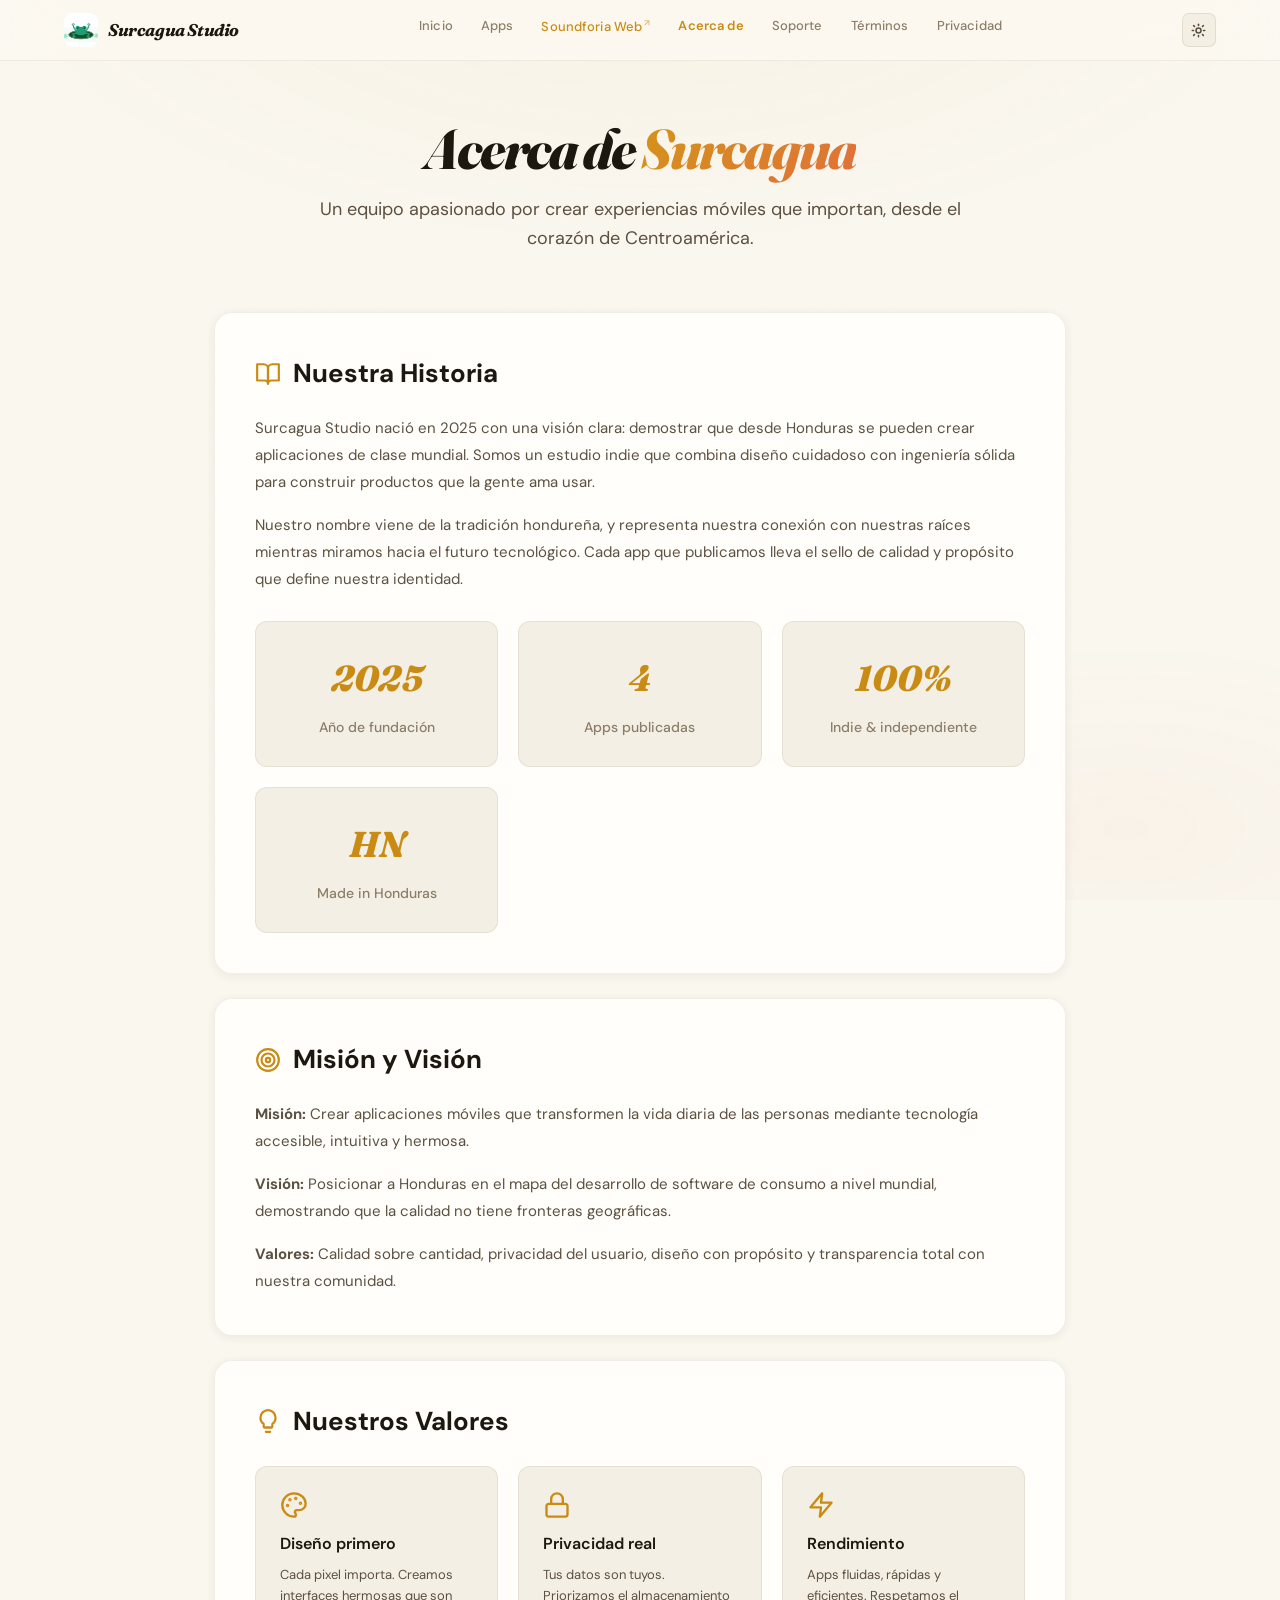
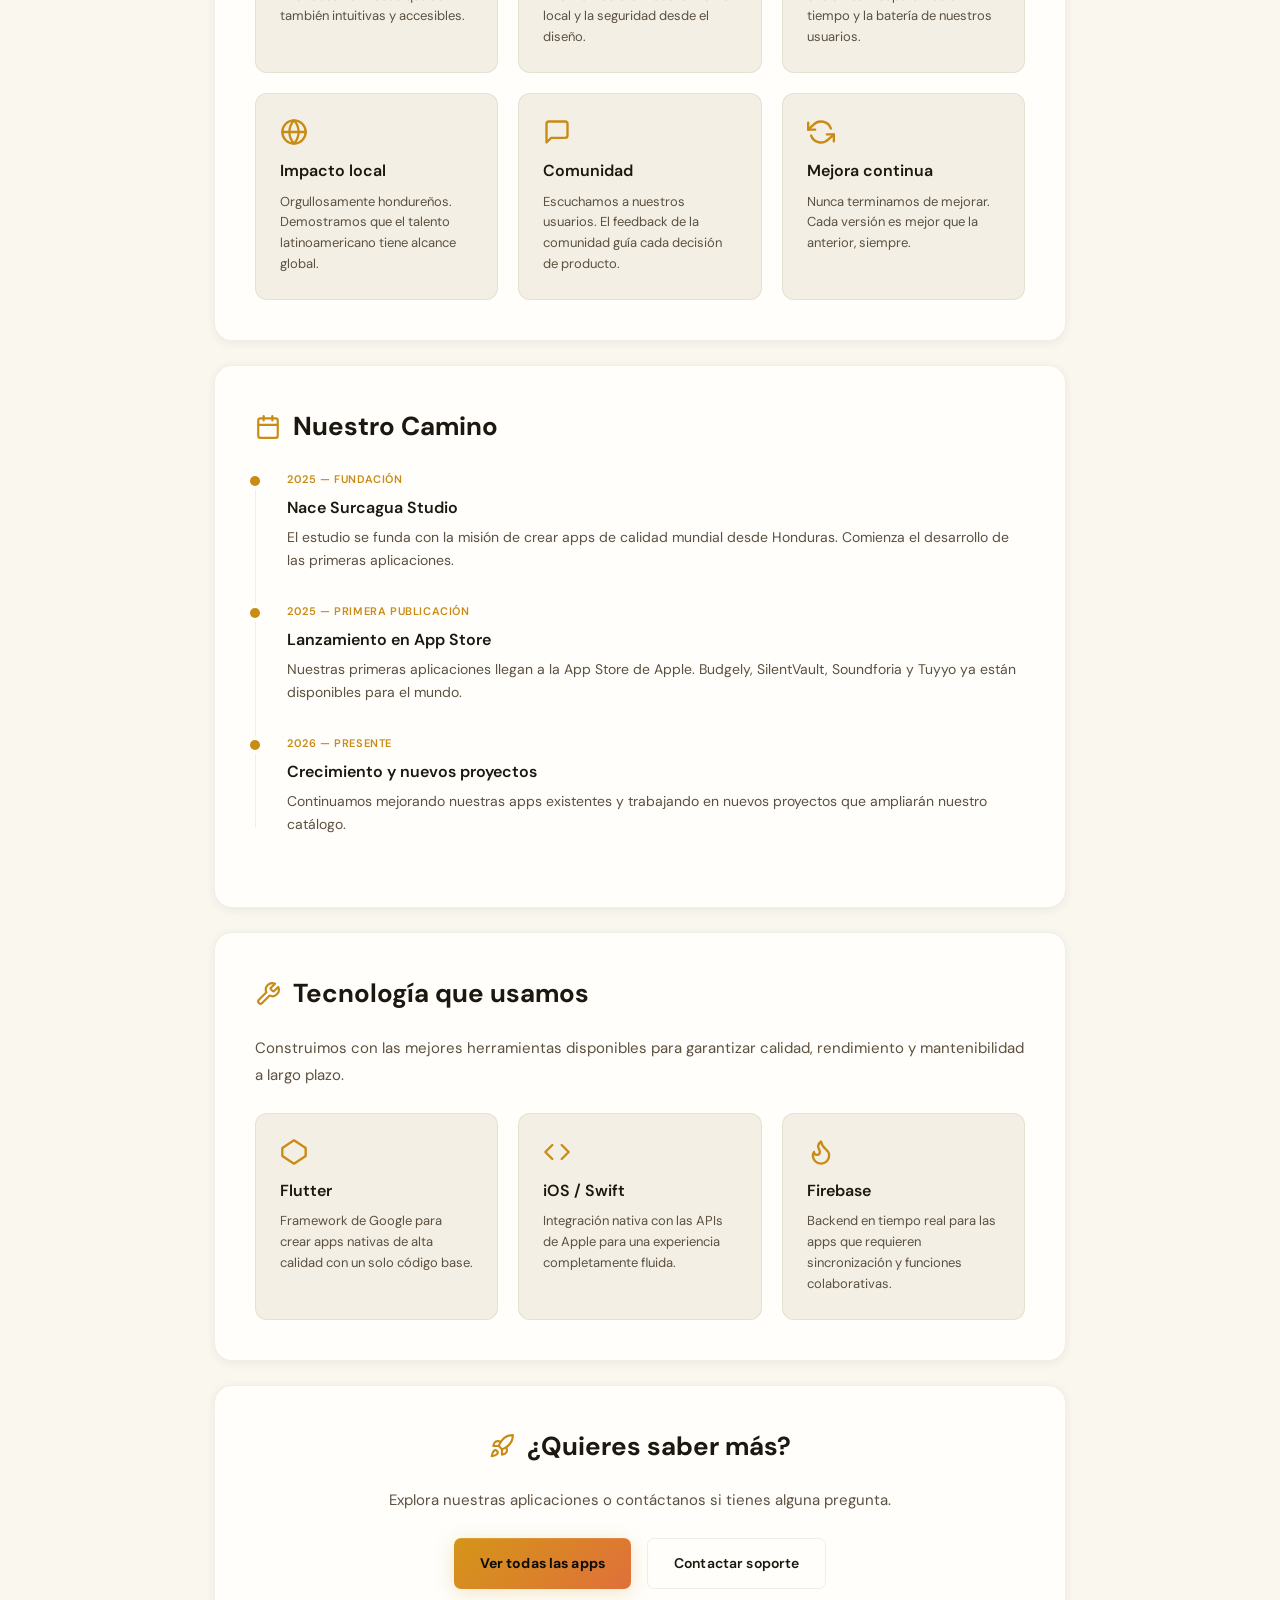
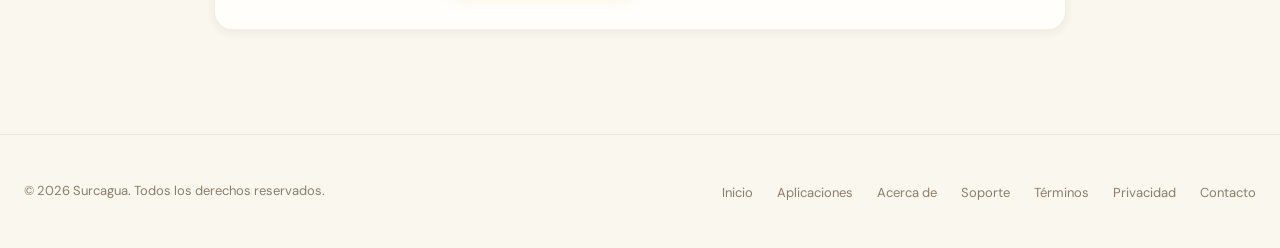
==== acerca-de/index.html @ 90cb8344 "Rediseño completo del sitio web de Surcagua Studio - Nueva paleta cálida ámbar/oscuro con tipografía" ====
<!DOCTYPE html>
<html lang="es">
<head>
    <meta charset="UTF-8">
    <meta name="viewport" content="width=device-width, initial-scale=1.0">
    <title>Acerca de — Surcagua Studio</title>
    <meta name="description" content="Conoce la historia de Surcagua Studio, el estudio indie hondureño fundado en 2025 que crea aplicaciones iOS con pasión y propósito.">
    <link rel="preconnect" href="https://fonts.googleapis.com">
    <link rel="preconnect" href="https://fonts.gstatic.com" crossorigin>
    <link href="https://fonts.googleapis.com/css2?family=Fraunces:ital,opsz,wght@0,9..144,100..900;1,9..144,100..900&family=DM+Sans:ital,opsz,wght@0,9..40,100..700;1,9..40,100..700&display=swap" rel="stylesheet">
    <link rel="stylesheet" href="../assets/css/main.css">
</head>
<body class="light-mode">

    <div class="bg-effects">
        <div class="orb"></div>
        <div class="orb"></div>
        <div class="orb"></div>
    </div>
    <div class="noise-overlay"></div>

    <nav class="navbar" id="navbar">
        <div class="navbar-inner">
            <a href="../index.html" class="logo">
                <div class="logo-icon"><img src="../assets/logo.png" alt="Surcagua Studio"></div>
                <span class="logo-text">Surcagua Studio</span>
            </a>
            <div class="nav-center" id="navLinks">
                <a href="../index.html" class="nav-link">Inicio</a>
                <a href="../apps/index.html" class="nav-link">Apps</a>
                <a href="https://soundforia.live/" class="nav-link" target="_blank" rel="noopener noreferrer">Soundforia Web</a>
                <a href="../acerca-de/index.html" class="nav-link active">Acerca de</a>
                <a href="../soporte/index.html" class="nav-link">Soporte</a>
                <a href="../terminos/index.html" class="nav-link">Términos</a>
                <a href="../privacidad/index.html" class="nav-link">Privacidad</a>
            </div>
            <div class="nav-actions">
                <button class="theme-toggle" onclick="toggleTheme()" aria-label="Cambiar tema">
                    <span class="theme-icon" id="themeIcon"></span>
                </button>
                <button class="mobile-menu-btn" id="menuBtn" onclick="toggleMenu()" aria-label="Menú">
                    <div class="hamburger"><span></span><span></span><span></span></div>
                </button>
            </div>
        </div>
    </nav>

    <main class="page-content">

        <div class="about-hero">
            <h1>Acerca de <span class="gradient-text">Surcagua</span></h1>
            <p>Un equipo apasionado por crear experiencias móviles que importan, desde el corazón de Centroamérica.</p>
        </div>

        <div class="about-content">

            <div class="about-section">
                <h2><span class="icon"><svg width="26" height="26" viewBox="0 0 24 24" fill="none" stroke="currentColor" stroke-width="2" stroke-linecap="round" stroke-linejoin="round" style="color:var(--accent-primary)"><path d="M2 3h6a4 4 0 0 1 4 4v14a3 3 0 0 0-3-3H2z"/><path d="M22 3h-6a4 4 0 0 0-4 4v14a3 3 0 0 1 3-3h7z"/></svg></span> Nuestra Historia</h2>
                <p>Surcagua Studio nació en 2025 con una visión clara: demostrar que desde Honduras se pueden crear aplicaciones de clase mundial. Somos un estudio indie que combina diseño cuidadoso con ingeniería sólida para construir productos que la gente ama usar.</p>
                <p>Nuestro nombre viene de la tradición hondureña, y representa nuestra conexión con nuestras raíces mientras miramos hacia el futuro tecnológico. Cada app que publicamos lleva el sello de calidad y propósito que define nuestra identidad.</p>
                <div class="about-stats">
                    <div class="about-stat-card">
                        <div class="about-stat-number">2025</div>
                        <div class="about-stat-label">Año de fundación</div>
                    </div>
                    <div class="about-stat-card">
                        <div class="about-stat-number">4</div>
                        <div class="about-stat-label">Apps publicadas</div>
                    </div>
                    <div class="about-stat-card">
                        <div class="about-stat-number">100%</div>
                        <div class="about-stat-label">Indie & independiente</div>
                    </div>
                    <div class="about-stat-card">
                        <div class="about-stat-number">HN</div>
                        <div class="about-stat-label">Made in Honduras</div>
                    </div>
                </div>
            </div>

            <div class="about-section">
                <h2><span class="icon"><svg width="26" height="26" viewBox="0 0 24 24" fill="none" stroke="currentColor" stroke-width="2" stroke-linecap="round" stroke-linejoin="round" style="color:var(--accent-primary)"><circle cx="12" cy="12" r="10"/><circle cx="12" cy="12" r="6"/><circle cx="12" cy="12" r="2"/></svg></span> Misión y Visión</h2>
                <p><strong>Misión:</strong> Crear aplicaciones móviles que transformen la vida diaria de las personas mediante tecnología accesible, intuitiva y hermosa.</p>
                <p><strong>Visión:</strong> Posicionar a Honduras en el mapa del desarrollo de software de consumo a nivel mundial, demostrando que la calidad no tiene fronteras geográficas.</p>
                <p><strong>Valores:</strong> Calidad sobre cantidad, privacidad del usuario, diseño con propósito y transparencia total con nuestra comunidad.</p>
            </div>

            <div class="about-section">
                <h2><span class="icon"><svg width="26" height="26" viewBox="0 0 24 24" fill="none" stroke="currentColor" stroke-width="2" stroke-linecap="round" stroke-linejoin="round" style="color:var(--accent-primary)"><path d="M9 18h6"/><path d="M10 22h4"/><path d="M12 2a7 7 0 0 1 7 7c0 2.38-1.19 4.47-3 5.74V17a1 1 0 0 1-1 1H9a1 1 0 0 1-1-1v-2.26C6.19 13.47 5 11.38 5 9a7 7 0 0 1 7-7z"/></svg></span> Nuestros Valores</h2>
                <div class="values-grid">
                    <div class="value-card">
                        <div class="value-icon"><svg width="28" height="28" viewBox="0 0 24 24" fill="none" stroke="currentColor" stroke-width="2" stroke-linecap="round" stroke-linejoin="round" style="color:var(--accent-primary)"><circle cx="13.5" cy="6.5" r=".5" fill="currentColor"/><circle cx="17.5" cy="10.5" r=".5" fill="currentColor"/><circle cx="8.5" cy="7.5" r=".5" fill="currentColor"/><circle cx="6.5" cy="12.5" r=".5" fill="currentColor"/><path d="M12 2C6.5 2 2 6.5 2 12s4.5 10 10 10c.926 0 1.648-.746 1.648-1.688 0-.437-.18-.835-.437-1.125-.29-.289-.438-.652-.438-1.125a1.64 1.64 0 0 1 1.668-1.668h1.996c3.051 0 5.555-2.503 5.555-5.554C21.965 6.012 17.461 2 12 2z"/></svg></div>
                        <div class="value-title">Diseño primero</div>
                        <div class="value-desc">Cada pixel importa. Creamos interfaces hermosas que son también intuitivas y accesibles.</div>
                    </div>
                    <div class="value-card">
                        <div class="value-icon"><svg width="28" height="28" viewBox="0 0 24 24" fill="none" stroke="currentColor" stroke-width="2" stroke-linecap="round" stroke-linejoin="round" style="color:var(--accent-primary)"><rect x="3" y="11" width="18" height="11" rx="2" ry="2"/><path d="M7 11V7a5 5 0 0 1 10 0v4"/></svg></div>
                        <div class="value-title">Privacidad real</div>
                        <div class="value-desc">Tus datos son tuyos. Priorizamos el almacenamiento local y la seguridad desde el diseño.</div>
                    </div>
                    <div class="value-card">
                        <div class="value-icon"><svg width="28" height="28" viewBox="0 0 24 24" fill="none" stroke="currentColor" stroke-width="2" stroke-linecap="round" stroke-linejoin="round" style="color:var(--accent-primary)"><polygon points="13 2 3 14 12 14 11 22 21 10 12 10 13 2"/></svg></div>
                        <div class="value-title">Rendimiento</div>
                        <div class="value-desc">Apps fluidas, rápidas y eficientes. Respetamos el tiempo y la batería de nuestros usuarios.</div>
                    </div>
                    <div class="value-card">
                        <div class="value-icon"><svg width="28" height="28" viewBox="0 0 24 24" fill="none" stroke="currentColor" stroke-width="2" stroke-linecap="round" stroke-linejoin="round" style="color:var(--accent-primary)"><circle cx="12" cy="12" r="10"/><line x1="2" y1="12" x2="22" y2="12"/><path d="M12 2a15.3 15.3 0 0 1 4 10 15.3 15.3 0 0 1-4 10 15.3 15.3 0 0 1-4-10 15.3 15.3 0 0 1 4-10z"/></svg></div>
                        <div class="value-title">Impacto local</div>
                        <div class="value-desc">Orgullosamente hondureños. Demostramos que el talento latinoamericano tiene alcance global.</div>
                    </div>
                    <div class="value-card">
                        <div class="value-icon"><svg width="28" height="28" viewBox="0 0 24 24" fill="none" stroke="currentColor" stroke-width="2" stroke-linecap="round" stroke-linejoin="round" style="color:var(--accent-primary)"><path d="M21 15a2 2 0 0 1-2 2H7l-4 4V5a2 2 0 0 1 2-2h14a2 2 0 0 1 2 2z"/></svg></div>
                        <div class="value-title">Comunidad</div>
                        <div class="value-desc">Escuchamos a nuestros usuarios. El feedback de la comunidad guía cada decisión de producto.</div>
                    </div>
                    <div class="value-card">
                        <div class="value-icon"><svg width="28" height="28" viewBox="0 0 24 24" fill="none" stroke="currentColor" stroke-width="2" stroke-linecap="round" stroke-linejoin="round" style="color:var(--accent-primary)"><polyline points="1 4 1 10 7 10"/><polyline points="23 20 23 14 17 14"/><path d="M20.49 9A9 9 0 0 0 5.64 5.64L1 10m22 4-4.64 4.36A9 9 0 0 1 3.51 15"/></svg></div>
                        <div class="value-title">Mejora continua</div>
                        <div class="value-desc">Nunca terminamos de mejorar. Cada versión es mejor que la anterior, siempre.</div>
                    </div>
                </div>
            </div>

            <div class="about-section">
                <h2><span class="icon"><svg width="26" height="26" viewBox="0 0 24 24" fill="none" stroke="currentColor" stroke-width="2" stroke-linecap="round" stroke-linejoin="round" style="color:var(--accent-primary)"><rect x="3" y="4" width="18" height="18" rx="2" ry="2"/><line x1="16" y1="2" x2="16" y2="6"/><line x1="8" y1="2" x2="8" y2="6"/><line x1="3" y1="10" x2="21" y2="10"/></svg></span> Nuestro Camino</h2>
                <div class="timeline">
                    <div class="timeline-item">
                        <div class="timeline-date">2025 — Fundación</div>
                        <div class="timeline-title">Nace Surcagua Studio</div>
                        <div class="timeline-desc">El estudio se funda con la misión de crear apps de calidad mundial desde Honduras. Comienza el desarrollo de las primeras aplicaciones.</div>
                    </div>
                    <div class="timeline-item">
                        <div class="timeline-date">2025 — Primera publicación</div>
                        <div class="timeline-title">Lanzamiento en App Store</div>
                        <div class="timeline-desc">Nuestras primeras aplicaciones llegan a la App Store de Apple. Budgely, SilentVault, Soundforia y Tuyyo ya están disponibles para el mundo.</div>
                    </div>
                    <div class="timeline-item">
                        <div class="timeline-date">2026 — Presente</div>
                        <div class="timeline-title">Crecimiento y nuevos proyectos</div>
                        <div class="timeline-desc">Continuamos mejorando nuestras apps existentes y trabajando en nuevos proyectos que ampliarán nuestro catálogo.</div>
                    </div>
                </div>
            </div>

            <div class="about-section">
                <h2><span class="icon"><svg width="26" height="26" viewBox="0 0 24 24" fill="none" stroke="currentColor" stroke-width="2" stroke-linecap="round" stroke-linejoin="round" style="color:var(--accent-primary)"><path d="M14.7 6.3a1 1 0 0 0 0 1.4l1.6 1.6a1 1 0 0 0 1.4 0l3.77-3.77a6 6 0 0 1-7.94 7.94l-6.91 6.91a2.12 2.12 0 0 1-3-3l6.91-6.91a6 6 0 0 1 7.94-7.94l-3.76 3.76z"/></svg></span> Tecnología que usamos</h2>
                <p>Construimos con las mejores herramientas disponibles para garantizar calidad, rendimiento y mantenibilidad a largo plazo.</p>
                <div class="values-grid">
                    <div class="value-card">
                        <div class="value-icon"><svg width="28" height="28" viewBox="0 0 24 24" fill="none" stroke="currentColor" stroke-width="2" stroke-linecap="round" stroke-linejoin="round" style="color:var(--accent-primary)"><polygon points="12 2 22 8.5 22 15.5 12 22 2 15.5 2 8.5 12 2"/></svg></div>
                        <div class="value-title">Flutter</div>
                        <div class="value-desc">Framework de Google para crear apps nativas de alta calidad con un solo código base.</div>
                    </div>
                    <div class="value-card">
                        <div class="value-icon"><svg width="28" height="28" viewBox="0 0 24 24" fill="none" stroke="currentColor" stroke-width="2" stroke-linecap="round" stroke-linejoin="round" style="color:var(--accent-primary)"><polyline points="16 18 22 12 16 6"/><polyline points="8 6 2 12 8 18"/></svg></div>
                        <div class="value-title">iOS / Swift</div>
                        <div class="value-desc">Integración nativa con las APIs de Apple para una experiencia completamente fluida.</div>
                    </div>
                    <div class="value-card">
                        <div class="value-icon"><svg width="28" height="28" viewBox="0 0 24 24" fill="none" stroke="currentColor" stroke-width="2" stroke-linecap="round" stroke-linejoin="round" style="color:var(--accent-primary)"><path d="M8.5 14.5A2.5 2.5 0 0 0 11 12c0-1.38-.5-2-1-3-1.072-2.143-.224-4.054 2-6 .5 2.5 2 4.9 4 6.5 2 1.6 3 3.5 3 5.5a7 7 0 1 1-14 0c0-1.153.433-2.294 1-3a2.5 2.5 0 0 0 2.5 2.5z"/></svg></div>
                        <div class="value-title">Firebase</div>
                        <div class="value-desc">Backend en tiempo real para las apps que requieren sincronización y funciones colaborativas.</div>
                    </div>
                </div>
            </div>

            <div class="about-section" style="text-align:center;">
                <h2 style="justify-content:center;"><span class="icon"><svg width="26" height="26" viewBox="0 0 24 24" fill="none" stroke="currentColor" stroke-width="2" stroke-linecap="round" stroke-linejoin="round" style="color:var(--accent-primary)"><path d="M4.5 16.5c-1.5 1.26-2 5-2 5s3.74-.5 5-2c.71-.84.7-2.13-.09-2.91a2.18 2.18 0 0 0-2.91-.09z"/><path d="m12 15-3-3a22 22 0 0 1 2-3.95A12.88 12.88 0 0 1 22 2c0 2.72-.78 7.5-6 11a22.35 22.35 0 0 1-4 2z"/><path d="M9 12H4s.55-3.03 2-4c1.62-1.08 5 0 5 0"/><path d="M12 15v5s3.03-.55 4-2c1.08-1.62 0-5 0-5"/></svg></span> ¿Quieres saber más?</h2>
                <p style="text-align:center;">Explora nuestras aplicaciones o contáctanos si tienes alguna pregunta.</p>
                <div style="display:flex;gap:16px;justify-content:center;flex-wrap:wrap;margin-top:24px;">
                    <a href="../apps/index.html" class="btn btn-primary">Ver todas las apps</a>
                    <a href="../soporte/index.html" class="btn btn-secondary">Contactar soporte</a>
                </div>
            </div>

        </div>

    </main>

    <footer class="footer">
        <div class="footer-inner">
            <div class="footer-left">© 2026 Surcagua. Todos los derechos reservados.</div>
            <ul class="footer-links">
                <li><a href="../index.html">Inicio</a></li>
                <li><a href="../apps/index.html">Aplicaciones</a></li>
                <li><a href="../acerca-de/index.html">Acerca de</a></li>
                <li><a href="../soporte/index.html">Soporte</a></li>
                <li><a href="../terminos/index.html">Términos</a></li>
                <li><a href="../privacidad/index.html">Privacidad</a></li>
                <li><a href="mailto:support@surcaguastudio.com">Contacto</a></li>
            </ul>
        </div>
    </footer>

    <script src="../assets/js/main.js"></script>
</body>
</html>
---- assets/css/main.css ----
/* ═══════════════════════════════════════════
   TOKENS — DARK (warm amber atelier)
═══════════════════════════════════════════ */
:root {
    --bg-primary:    #0e0c09;
    --bg-secondary:  #141108;
    --bg-card:       #1b1812;
    --bg-card-hover: #221e17;
    --bg-glass:      rgba(20, 17, 8, 0.88);
    --bg-modal:      rgba(0, 0, 0, 0.92);
    --text-primary:  #f0ece2;
    --text-secondary:#8c7e6c;
    --text-muted:    #56503f;
    --accent-primary:   #c98b14;
    --accent-secondary: #de6438;
    --accent-tertiary:  #5b9f72;
    --accent-warning:   #c98b14;
    --gradient-primary:   linear-gradient(135deg, #d49518 0%, #e0703a 100%);
    --gradient-secondary: linear-gradient(135deg, #de6438 0%, #c03470 100%);
    --border-color: rgba(220, 192, 130, 0.07);
    --border-glow:  rgba(201, 139, 20, 0.28);
    --shadow-sm:   0 2px 10px rgba(0,0,0,0.4);
    --shadow-md:   0 8px 32px  rgba(0,0,0,0.5);
    --shadow-lg:   0 20px 64px rgba(0,0,0,0.6);
    --shadow-glow: 0 0 48px    rgba(201,139,20,0.1);
    --radius-sm: 7px;
    --radius-md: 12px;
    --radius-lg: 18px;
    --radius-xl: 24px;
    --transition-fast:   0.2s cubic-bezier(0.16, 1, 0.3, 1);
    --transition-smooth: 0.4s cubic-bezier(0.16, 1, 0.3, 1);
    --transition-spring: 0.5s cubic-bezier(0.34, 1.56, 0.64, 1);
    --font-display: 'Fraunces', Georgia, serif;
    --font-family:  'DM Sans', -apple-system, BlinkMacSystemFont, sans-serif;
}

/* ═══════════════════════════════════════════
   LIGHT MODE — warm parchment
═══════════════════════════════════════════ */
body.light-mode {
    --bg-primary:    #faf7ef;
    --bg-secondary:  #f3efe4;
    --bg-card:       #fffefb;
    --bg-card-hover: #f6f1e6;
    --bg-glass:      rgba(252, 249, 241, 0.92);
    --bg-modal:      rgba(0, 0, 0, 0.5);
    --text-primary:  #1c1810;
    --text-secondary:#5c5040;
    --text-muted:    #8c7d68;
    --border-color:  rgba(80, 60, 10, 0.08);
    --border-glow:   rgba(201, 139, 20, 0.25);
    --shadow-sm:   0 2px 10px rgba(60, 40, 0, 0.07);
    --shadow-md:   0 8px 32px  rgba(60, 40, 0, 0.1);
    --shadow-lg:   0 20px 64px rgba(60, 40, 0, 0.14);
    --shadow-glow: 0 0 48px    rgba(201, 139, 20, 0.08);
}
body.light-mode .noise-overlay { opacity: 0.01; }

/* ═══════════════════════════════════════════
   RESET & BASE
═══════════════════════════════════════════ */
*, *::before, *::after { margin: 0; padding: 0; box-sizing: border-box; }

html {
    scroll-behavior: smooth;
    -webkit-font-smoothing: antialiased;
    -moz-osx-font-smoothing: grayscale;
    max-width: 100%;
    overflow-x: hidden;
}

body {
    font-family: var(--font-family);
    background: var(--bg-primary);
    color: var(--text-primary);
    line-height: 1.6;
    overflow-x: hidden;
    min-height: 100vh;
    max-width: 100%;
    position: relative;
    transition: background-color var(--transition-smooth), color var(--transition-smooth);
    -webkit-tap-highlight-color: rgba(201, 139, 20, 0.1);
    touch-action: manipulation;
}

img { max-width: 100%; height: auto; display: block; }

button, a, input, select, textarea {
    min-height: 44px;
    -webkit-tap-highlight-color: transparent;
}

@supports (-webkit-touch-callout: none) {
    body { -webkit-overflow-scrolling: touch; }
}

/* ═══════════════════════════════════════════
   PAGE ANIMATION
═══════════════════════════════════════════ */
.page-content {
    position: relative; z-index: 2;
    animation: fadeInPage 0.5s cubic-bezier(0.16, 1, 0.3, 1) both;
}

@keyframes fadeInPage {
    from { opacity: 0; transform: translateY(18px); }
    to   { opacity: 1; transform: translateY(0); }
}

@keyframes fadeInUp {
    from { opacity: 0; transform: translateY(24px); }
    to   { opacity: 1; transform: translateY(0); }
}

/* ═══════════════════════════════════════════
   BACKGROUND — ambient radial + grain
═══════════════════════════════════════════ */
.bg-effects {
    position: fixed; inset: 0;
    pointer-events: none; z-index: 0;
}
.bg-effects .orb { display: none; }

.bg-effects::before {
    content: '';
    position: absolute; inset: 0;
    background:
        radial-gradient(ellipse 80% 55% at 50% -8%,  rgba(201,139,20,0.08) 0%, transparent 65%),
        radial-gradient(ellipse 50% 35% at 88% 92%,  rgba(222,100,56,0.05) 0%, transparent 60%),
        radial-gradient(ellipse 40% 25% at 8%  80%,  rgba(91,159,114,0.04) 0%, transparent 55%);
}

body.light-mode .bg-effects::before {
    background:
        radial-gradient(ellipse 80% 55% at 50% -8%,  rgba(201,139,20,0.05) 0%, transparent 65%),
        radial-gradient(ellipse 50% 35% at 88% 92%,  rgba(222,100,56,0.03) 0%, transparent 60%);
}

.noise-overlay {
    position: fixed; inset: 0; pointer-events: none; z-index: 1; opacity: 0.022;
    background-image: url("data:image/svg+xml,%3Csvg viewBox='0 0 256 256' xmlns='http://www.w3.org/2000/svg'%3E%3Cfilter id='n'%3E%3CfeTurbulence type='fractalNoise' baseFrequency='0.9' numOctaves='4' stitchTiles='stitch'/%3E%3C/filter%3E%3Crect width='100%25' height='100%25' filter='url(%23n)'/%3E%3C/svg%3E");
    background-repeat: repeat; background-size: 256px 256px;
}

/* ═══════════════════════════════════════════
   NAVIGATION
═══════════════════════════════════════════ */
.navbar {
    position: fixed; top: 0; left: 0; right: 0; z-index: 100;
    background: rgba(14, 12, 9, 0.84);
    backdrop-filter: blur(24px) saturate(1.4);
    -webkit-backdrop-filter: blur(24px) saturate(1.4);
    border-bottom: 1px solid rgba(220, 192, 130, 0.06);
    transition: background 0.3s ease, box-shadow 0.3s ease;
}
body.light-mode .navbar {
    background: rgba(252, 249, 241, 0.9);
    border-bottom: 1px solid rgba(80, 60, 10, 0.07);
}
.navbar.scrolled { background: rgba(14,12,9,0.97); box-shadow: 0 1px 28px rgba(0,0,0,0.28); }
body.light-mode .navbar.scrolled { background: rgba(252,249,241,0.98); box-shadow: 0 1px 28px rgba(60,40,0,0.08); }

.navbar-inner {
    max-width: 1200px; margin: 0 auto; padding: 0 24px;
    display: flex; align-items: center; justify-content: space-between; height: 60px;
}

.logo { display: flex; align-items: center; gap: 10px; text-decoration: none; color: var(--text-primary); flex-shrink: 0; }
.logo-icon {
    width: 34px; height: 34px;
    background: #ffffff;
    border-radius: 9px;
    overflow: hidden;
    flex-shrink: 0;
}
.logo-icon img {
    width: 100%; height: 100%;
    object-fit: cover;
    object-position: center 35%;
    display: block;
    transform: scale(1.8);
    transform-origin: center 35%;
}
.logo-text {
    font-family: var(--font-display);
    font-size: 17px; font-weight: 700; font-style: italic;
    letter-spacing: -0.4px;
    color: var(--text-primary);
}

.nav-center { display: flex; align-items: center; gap: 2px; }
.nav-link {
    text-decoration: none; color: var(--text-muted); font-size: 13px; font-weight: 500;
    padding: 8px 13px; border-radius: 6px;
    transition: color 0.2s, background 0.2s;
    letter-spacing: 0.01em;
}
.nav-link:hover { color: var(--text-primary); background: rgba(201,139,20,0.07); }
.nav-link.active { color: var(--accent-primary); font-weight: 600; }
.nav-link[target="_blank"] { color: var(--accent-primary); }
.nav-link[target="_blank"]::after { content: ' ↗'; font-size: 9px; opacity: 0.65; vertical-align: super; }

.nav-actions { display: flex; align-items: center; gap: 8px; flex-shrink: 0; }
.theme-toggle {
    background: rgba(220,192,130,0.06); border: 1px solid rgba(220,192,130,0.11);
    cursor: pointer; display: flex; align-items: center; justify-content: center;
    width: 34px; height: 34px; min-height: unset; border-radius: 7px; transition: background 0.2s; padding: 0;
    color: var(--text-secondary);
}
body.light-mode .theme-toggle { background: rgba(80,60,10,0.05); border-color: rgba(80,60,10,0.1); color: var(--text-secondary); }
.theme-toggle:hover { background: rgba(201,139,20,0.1); color: var(--text-primary); }
.theme-icon { font-size: 16px; line-height: 1; }

.mobile-menu-btn {
    display: none; background: none; border: 1px solid rgba(220,192,130,0.1);
    cursor: pointer; width: 34px; height: 34px; border-radius: 7px; padding: 0;
    align-items: center; justify-content: center; transition: background 0.2s;
}
body.light-mode .mobile-menu-btn { border-color: rgba(80,60,10,0.1); }
.mobile-menu-btn:hover { background: rgba(201,139,20,0.08); }
.hamburger { display: flex; flex-direction: column; gap: 4px; width: 16px; }
.hamburger span { display: block; height: 1.5px; width: 100%; background: var(--text-primary); border-radius: 1px; transition: transform 0.3s ease, opacity 0.3s ease; }
.mobile-menu-btn.open .hamburger span:nth-child(1) { transform: translateY(5.5px) rotate(45deg); }
.mobile-menu-btn.open .hamburger span:nth-child(2) { opacity: 0; }
.mobile-menu-btn.open .hamburger span:nth-child(3) { transform: translateY(-5.5px) rotate(-45deg); }

/* ═══════════════════════════════════════════
   BUTTONS
═══════════════════════════════════════════ */
.btn {
    display: inline-flex; align-items: center; gap: 8px;
    padding: 13px 26px; border-radius: 7px;
    font-size: 14px; font-weight: 600; text-decoration: none;
    cursor: pointer; border: none; transition: var(--transition-smooth);
    font-family: var(--font-family); letter-spacing: 0.01em;
}
.btn-primary {
    background: var(--gradient-primary); color: #0e0c09; font-weight: 700;
    box-shadow: 0 4px 20px rgba(201,139,20,0.22), inset 0 1px 0 rgba(255,255,255,0.1);
}
.btn-primary:hover { box-shadow: 0 8px 32px rgba(201,139,20,0.38); transform: translateY(-2px); }
.btn-primary:active { transform: translateY(0) scale(0.98) !important; box-shadow: 0 2px 8px rgba(201,139,20,0.15); }
.btn-primary:disabled { opacity: 0.6; cursor: not-allowed; transform: none; }
.btn-primary .btn-loading { display: none; }
.btn-primary:disabled .btn-loading { display: inline; }
.btn-secondary { background: transparent; color: var(--text-primary); border: 1px solid var(--border-color); }
.btn-secondary:hover { border-color: var(--border-glow); background: rgba(201,139,20,0.05); transform: translateY(-2px); }
.btn-secondary:active { transform: translateY(0) scale(0.98) !important; }
.btn-ghost { background: transparent; color: var(--text-secondary); padding: 13px 18px; }
.btn-ghost:hover { color: var(--text-primary); }
.btn-ghost:active { transform: scale(0.97) !important; }

/* ═══════════════════════════════════════════
   HERO
═══════════════════════════════════════════ */
.hero {
    padding: 160px 24px 80px;
    text-align: center;
    max-width: 900px;
    margin: 0 auto;
}

.hero.hero-split {
    max-width: 1280px; text-align: left;
    display: grid; grid-template-columns: 3fr 2fr;
    gap: 80px; align-items: center;
    padding: 144px 24px 80px;
}
.hero-split .hero-content { display: flex; flex-direction: column; }
.hero-split .hero-content h1     { animation: fadeInUp 0.7s cubic-bezier(0.16,1,0.3,1) 0.1s  both; }
.hero-split .hero-content p      { margin: 0 0 40px; animation: fadeInUp 0.7s cubic-bezier(0.16,1,0.3,1) 0.25s both; }
.hero-split .hero-actions        { justify-content: flex-start; animation: fadeInUp 0.7s cubic-bezier(0.16,1,0.3,1) 0.35s both; }
.hero-split .hero-stats          {
    display: flex; flex-direction: column; gap: 12px;
    animation: fadeInUp 0.7s cubic-bezier(0.16,1,0.3,1) 0.2s both;
}
.hero-split .stat-item {
    background: var(--bg-card); border-radius: var(--radius-md);
    border: 1px solid var(--border-color);
    padding: 18px 22px; text-align: left;
    display: flex; align-items: center; gap: 18px;
    transition: var(--transition-fast);
}
.hero-split .stat-item:hover { border-color: var(--border-glow); transform: translateX(4px); }
.hero-split .stat-number {
    font-family: var(--font-display);
    font-size: 34px; font-weight: 800; font-style: italic;
    line-height: 1; flex-shrink: 0;
    color: var(--accent-primary);
}
.hero-split .stat-label { font-size: 13px; color: var(--text-secondary); font-weight: 500; line-height: 1.4; }

.hero-badge {
    display: inline-flex; align-items: center; gap: 8px;
    padding: 5px 13px 5px 8px;
    background: rgba(201,139,20,0.08); border: 1px solid rgba(201,139,20,0.16);
    border-radius: 5px; font-size: 11px; font-weight: 600; color: var(--accent-primary);
    margin-bottom: 28px; animation: fadeInUp 0.6s ease 0.05s both;
    letter-spacing: 0.08em; text-transform: uppercase;
}
.hero-badge .dot {
    width: 6px; height: 6px; background: var(--accent-primary); border-radius: 50%;
    animation: pulse-dot 2.4s ease-in-out infinite;
}
@keyframes pulse-dot {
    0%,100% { opacity: 1; transform: scale(1); }
    50%      { opacity: 0.35; transform: scale(0.65); }
}

.hero h1 {
    font-family: var(--font-display);
    font-size: clamp(40px, 5vw, 68px);
    font-weight: 800; font-style: italic;
    line-height: 1.05; letter-spacing: -2.5px;
    margin-bottom: 24px;
    animation: fadeInUp 0.7s ease 0.15s both;
    font-variation-settings: 'opsz' 144;
}
.hero h1 .gradient-text {
    background: none;
    -webkit-background-clip: unset;
    background-clip: unset;
    -webkit-text-fill-color: var(--accent-primary);
    color: var(--accent-primary);
    font-style: italic;
}
.hero p {
    font-size: 17px; color: var(--text-secondary);
    max-width: 600px; margin: 0 auto 40px;
    line-height: 1.75; font-weight: 400;
    animation: fadeInUp 0.7s ease 0.25s both;
}
.hero-actions { display: flex; gap: 12px; justify-content: center; flex-wrap: wrap; animation: fadeInUp 0.7s ease 0.35s both; }

.gradient-text {
    background: var(--gradient-primary);
    -webkit-background-clip: text;
    -webkit-text-fill-color: transparent;
    background-clip: text;
}

/* ═══════════════════════════════════════════
   STATS BAR
═══════════════════════════════════════════ */
.stats-bar { max-width: 800px; margin: 0 auto 80px; padding: 0 24px; display: grid; grid-template-columns: repeat(3,1fr); gap: 20px; }
.stat-item { text-align: center; padding: 24px; background: var(--bg-card); border-radius: var(--radius-md); border: 1px solid var(--border-color); }
.stat-number {
    font-family: var(--font-display);
    font-size: 34px; font-weight: 800; font-style: italic;
    color: var(--accent-primary);
}
.stat-label { font-size: 13px; color: var(--text-muted); margin-top: 4px; font-weight: 500; }

/* ═══════════════════════════════════════════
   SECTION / APPS GRID
═══════════════════════════════════════════ */
.section-container { max-width: 1280px; margin: 0 auto; padding: 0 24px 120px; }
.section-header { text-align: left; margin-bottom: 48px; }
.section-header h2 {
    font-family: var(--font-display);
    font-size: 38px; font-weight: 800; font-style: italic;
    letter-spacing: -1.5px; margin-bottom: 10px; line-height: 1.1;
}
.section-header p { font-size: 15px; color: var(--text-secondary); max-width: 500px; }

.apps-grid {
    display: grid; grid-template-columns: repeat(2,1fr); gap: 20px;
    counter-reset: app-counter;
}

#homeAppsGrid .app-card:first-child {
    grid-column: span 1;
}

.app-card {
    background: var(--bg-card); border-radius: var(--radius-lg);
    border: 1px solid var(--border-color);
    padding: 28px; cursor: pointer;
    transition: var(--transition-smooth);
    position: relative; overflow: hidden;
    animation: cardReveal 0.5s cubic-bezier(0.16,1,0.3,1) both;
    counter-increment: app-counter;
    --mouse-x: 50%; --mouse-y: 50%;
}
/* Ghost number removed */
.app-card::before { content: none; }

/* Spotlight radial on hover */
.app-card::after {
    content: ''; position: absolute; inset: 0; border-radius: inherit;
    background: radial-gradient(300px circle at var(--mouse-x) var(--mouse-y), rgba(201,139,20,0.08), transparent 65%);
    opacity: 0; transition: opacity 0.4s; pointer-events: none; z-index: 0;
}
.app-card:hover::after { opacity: 1; }

.app-card:nth-child(1) { animation-delay:   0ms; }
.app-card:nth-child(2) { animation-delay:  80ms; }
.app-card:nth-child(3) { animation-delay: 160ms; }
.app-card:nth-child(4) { animation-delay: 240ms; }
@keyframes cardReveal {
    from { opacity: 0; transform: translateY(12px); }
    to   { opacity: 1; transform: translateY(0); }
}
.app-card:hover { transform: translateY(-5px); border-color: var(--border-glow); box-shadow: var(--shadow-glow), var(--shadow-md); }
.app-card:active { transform: translateY(-2px) scale(0.99); }

.app-card-header { display: flex; align-items: flex-start; gap: 16px; margin-bottom: 18px; position: relative; z-index: 1; }
.app-icon { width: 64px; height: 64px; border-radius: 18px; display: flex; align-items: center; justify-content: center; font-size: 28px; flex-shrink: 0; box-shadow: var(--shadow-sm); }
.app-icon img { border-radius: 18px !important; }
.app-card-info { flex: 1; min-width: 0; }
.app-card-info h3 { font-size: 17px; font-weight: 700; margin-bottom: 3px; letter-spacing: -0.3px; }
.app-card-info .app-category { font-size: 10.5px; color: var(--text-muted); font-weight: 500; text-transform: uppercase; letter-spacing: 0.9px; }
.app-card-body { position: relative; z-index: 1; }
.app-card-body p { font-size: 14px; color: var(--text-secondary); line-height: 1.65; margin-bottom: 18px; }
.app-card-footer { display: flex; align-items: center; justify-content: space-between; position: relative; z-index: 1; }
.app-rating { display: flex; align-items: center; gap: 5px; font-size: 12px; color: var(--accent-primary); font-weight: 600; }
.app-platform { display: flex; gap: 5px; }
.platform-badge {
    padding: 3px 9px; border-radius: 5px; font-size: 10.5px; font-weight: 600; letter-spacing: 0.04em;
    background: rgba(201,139,20,0.1); color: var(--accent-primary); border: 1px solid rgba(201,139,20,0.18);
}
.platform-badge.android { background: rgba(222,100,56,0.1); color: var(--accent-secondary); border-color: rgba(222,100,56,0.15); }

/* Coming-soon cards */
.app-card.coming-soon { cursor: default; }
.app-card.coming-soon:hover {
    transform: none !important;
    border-color: var(--border-color) !important;
    box-shadow: none !important;
}
.app-card.coming-soon::after { display: none; }
.app-card.coming-soon .app-card-header,
.app-card.coming-soon .app-card-body,
.app-card.coming-soon .app-card-footer { opacity: 0.45; }

.app-card-soon {
    position: absolute; inset: 0; z-index: 4; border-radius: inherit;
    display: flex; align-items: center; justify-content: center;
    background: rgba(14, 12, 9, 0.55);
    backdrop-filter: blur(2px);
    -webkit-backdrop-filter: blur(2px);
}
body.light-mode .app-card-soon { background: rgba(250, 247, 239, 0.6); }

.app-card-soon-label {
    background: var(--bg-card);
    border: 1px solid var(--border-glow);
    color: var(--accent-primary);
    font-size: 11px; font-weight: 700;
    padding: 7px 16px; border-radius: 6px;
    letter-spacing: 0.1em; text-transform: uppercase;
    box-shadow: 0 4px 16px rgba(0,0,0,0.3);
    min-height: unset;
}

/* Disabled store button */
.btn.btn-soon { opacity: 0.5; cursor: default; pointer-events: none; }

/* ═══════════════════════════════════════════
   MODAL
═══════════════════════════════════════════ */
.modal-overlay {
    position: fixed; inset: 0; background: var(--bg-modal);
    backdrop-filter: blur(12px); -webkit-backdrop-filter: blur(12px);
    z-index: 2000; display: flex; align-items: center; justify-content: center;
    padding: 24px; opacity: 0; visibility: hidden; transition: var(--transition-smooth);
}
.modal-overlay.active { opacity: 1; visibility: visible; }
.modal {
    background: var(--bg-secondary); border-radius: var(--radius-xl); border: 1px solid var(--border-color);
    max-width: 720px; width: 100%; max-height: 90vh; overflow-y: auto;
    transform: scale(0.93) translateY(24px); transition: var(--transition-spring); box-shadow: var(--shadow-lg);
}
.modal-overlay.active .modal { transform: scale(1) translateY(0); }
.modal::-webkit-scrollbar { width: 5px; }
.modal::-webkit-scrollbar-track { background: transparent; }
.modal::-webkit-scrollbar-thumb { background: var(--border-color); border-radius: 3px; }

.modal-hero {
    position: relative; padding: 48px 40px 32px;
    background: linear-gradient(135deg, rgba(201,139,20,0.06) 0%, rgba(222,100,56,0.03) 100%);
    border-bottom: 1px solid var(--border-color);
}
.modal-close {
    position: absolute; top: 16px; right: 16px; width: 34px; height: 34px; min-height: unset;
    border-radius: 7px; background: rgba(220,192,130,0.06); border: 1px solid var(--border-color);
    color: var(--text-secondary); cursor: pointer;
    display: flex; align-items: center; justify-content: center; transition: var(--transition-fast);
}
.modal-close:hover { background: rgba(220,192,130,0.12); color: var(--text-primary); }
.modal-app-header { display: flex; align-items: center; gap: 20px; justify-content: space-between; }
#modalHeaderAction { margin-left: auto; flex-shrink: 0; }
.btn-store-header { padding: 10px 18px; font-size: 13px; gap: 6px; min-height: unset; }
.modal-app-icon { width: 80px; height: 80px; border-radius: 20px; display: flex; align-items: center; justify-content: center; font-size: 36px; box-shadow: var(--shadow-md); }
.modal-app-title h2 {
    font-family: var(--font-display);
    font-size: 27px; font-weight: 800; font-style: italic;
    letter-spacing: -0.5px; margin-bottom: 4px;
}
.modal-app-title .modal-category { font-size: 11px; color: var(--text-muted); font-weight: 500; text-transform: uppercase; letter-spacing: 0.7px; }
.modal-body { padding: 32px 40px 40px; }
.modal-stats { display: grid; grid-template-columns: repeat(3,1fr); gap: 14px; margin-bottom: 32px; }
.modal-stat { text-align: center; padding: 16px; background: var(--bg-card); border-radius: var(--radius-sm); border: 1px solid var(--border-color); }
.modal-stat .val { font-family: var(--font-display); font-size: 21px; font-weight: 700; font-style: italic; color: var(--text-primary); }
.modal-stat .lbl { font-size: 10px; color: var(--text-muted); text-transform: uppercase; letter-spacing: 0.8px; margin-top: 4px; }
.modal-section { margin-bottom: 28px; }
.modal-section h3 { font-size: 11px; font-weight: 600; margin-bottom: 12px; text-transform: uppercase; letter-spacing: 0.9px; color: var(--text-muted); }
.modal-section p, .modal-section li { font-size: 14px; color: var(--text-secondary); line-height: 1.7; }
.modal-section ul { list-style: none; display: flex; flex-direction: column; gap: 8px; }
.modal-section ul li::before { content: '→'; margin-right: 10px; color: var(--accent-primary); font-weight: 600; }
.modal-actions { display: flex; gap: 12px; margin-top: 32px; }

/* ═══════════════════════════════════════════
   SCREENSHOTS & LIGHTBOX
═══════════════════════════════════════════ */
.modal-screenshots { position: relative; margin: 0 -20px; }
.screenshots-container {
    display: flex; gap: 16px; overflow-x: auto; padding: 20px 20px 24px;
    scroll-snap-type: x mandatory; scroll-behavior: smooth; -webkit-overflow-scrolling: touch;
}
.screenshots-container::-webkit-scrollbar { height: 4px; }
.screenshots-container::-webkit-scrollbar-track { background: var(--bg-card); border-radius: 2px; }
.screenshots-container::-webkit-scrollbar-thumb { background: var(--accent-primary); border-radius: 2px; }
.screenshot-nav {
    position: absolute; top: 50%; transform: translateY(-50%); z-index: 10;
    width: 38px; height: 38px; min-height: unset; border-radius: 50%; background: rgba(0,0,0,0.7);
    backdrop-filter: blur(10px); border: 1px solid rgba(255,255,255,0.1); color: white;
    display: flex; align-items: center; justify-content: center; cursor: pointer;
    transition: var(--transition-fast); opacity: 0;
}
.modal-screenshots:hover .screenshot-nav { opacity: 1; }
.screenshot-nav:hover { background: var(--accent-primary); color: #0e0c09; transform: translateY(-50%) scale(1.1); }
.screenshot-nav.prev { left: 10px; }
.screenshot-nav.next { right: 10px; }
.screenshot-counter { text-align: center; margin-top: 10px; font-size: 12px; color: var(--text-muted); font-weight: 500; }
.screenshot-placeholder { width: 180px; height: 320px; border-radius: 18px; flex-shrink: 0; scroll-snap-align: center; display: flex; align-items: center; justify-content: center; font-size: 13px; color: var(--text-muted); font-weight: 500; border: 1px dashed var(--border-color); background: var(--bg-card); }
.screenshot-wrapper { position: relative; scroll-snap-align: center; flex-shrink: 0; }
.screenshot-image {
    width: 180px; height: 390px; border-radius: 18px; object-fit: cover;
    box-shadow: 0 8px 32px rgba(0,0,0,0.45), 0 2px 8px rgba(0,0,0,0.2);
    transition: all 0.4s cubic-bezier(0.34,1.56,0.64,1); cursor: pointer;
    border: 1px solid rgba(255,255,255,0.04);
}
.screenshot-image:hover { transform: translateY(-8px) scale(1.02); box-shadow: 0 16px 48px rgba(201,139,20,0.2), 0 8px 16px rgba(0,0,0,0.4); border-color: rgba(201,139,20,0.25); }
.screenshot-wrapper::before { content: ''; position: absolute; inset: -2px; background: linear-gradient(135deg, var(--accent-primary), var(--accent-secondary)); border-radius: 18px; opacity: 0; transition: var(--transition-smooth); z-index: -1; filter: blur(18px); }
.screenshot-wrapper:hover::before { opacity: 0.3; }

.lightbox-overlay { position: fixed; inset: 0; background: #000; z-index: 3000; display: none; align-items: center; justify-content: center; padding: 24px; }
.lightbox-overlay.active { display: flex; }
.lightbox-content { max-width: 90vw; max-height: 90vh; position: relative; }
.lightbox-image { max-width: 100%; max-height: 90vh; border-radius: 22px; box-shadow: 0 24px 64px rgba(0,0,0,0.8); transition: opacity 0.15s ease; }
.lightbox-close { position: fixed; top: 20px; right: 20px; width: 44px; height: 44px; min-height: unset; border-radius: 10px; background: rgba(255,255,255,0.18); border: 1px solid rgba(255,255,255,0.4); color: white; cursor: pointer; display: flex; align-items: center; justify-content: center; transition: var(--transition-fast); z-index: 10; }
.lightbox-close:hover { background: rgba(255,255,255,0.32); border-color: rgba(255,255,255,0.65); transform: scale(1.08); }
.lightbox-nav { position: absolute; top: 50%; transform: translateY(-50%); width: 48px; height: 48px; min-height: unset; border-radius: 50%; background: rgba(255,255,255,0.15); border: 1px solid rgba(255,255,255,0.3); color: white; cursor: pointer; display: flex; align-items: center; justify-content: center; transition: var(--transition-fast); }
.lightbox-nav:hover { background: var(--accent-primary); color: #0e0c09; transform: translateY(-50%) scale(1.12); }
.lightbox-nav.prev { left: -70px; }
.lightbox-nav.next { right: -70px; }
.lightbox-counter { position: absolute; bottom: -40px; left: 50%; transform: translateX(-50%); color: white; font-size: 13px; font-weight: 600; background: rgba(255,255,255,0.08); padding: 7px 18px; border-radius: 6px; backdrop-filter: blur(10px); }

/* ═══════════════════════════════════════════
   SUPPORT PAGE
═══════════════════════════════════════════ */
.support-hero { padding: 140px 24px 60px; text-align: center; max-width: 700px; margin: 0 auto; }
.support-hero h1 {
    font-family: var(--font-display);
    font-size: clamp(32px,5vw,54px); font-weight: 800; font-style: italic;
    letter-spacing: -1.5px; margin-bottom: 16px;
    font-variation-settings: 'opsz' 144;
}
.support-hero p { font-size: 17px; color: var(--text-secondary); line-height: 1.75; }
.support-grid { max-width: 1100px; margin: 0 auto; padding: 0 24px 80px; display: grid; grid-template-columns: 1fr 1fr; gap: 24px; }
.support-card { background: var(--bg-card); border-radius: var(--radius-lg); border: 1px solid var(--border-color); padding: 36px; transition: var(--transition-smooth); }
.support-card:hover { border-color: var(--border-glow); box-shadow: var(--shadow-glow); }
.support-card-icon { width: 48px; height: 48px; border-radius: 12px; display: flex; align-items: center; justify-content: center; font-size: 22px; margin-bottom: 20px; background: rgba(201,139,20,0.09); border: 1px solid rgba(201,139,20,0.15); }
.support-card h3 { font-size: 17px; font-weight: 700; margin-bottom: 8px; }
.support-card p { font-size: 14px; color: var(--text-secondary); line-height: 1.7; margin-bottom: 20px; }
.support-card a.support-link { display: inline-flex; align-items: center; gap: 6px; color: var(--accent-primary); font-size: 14px; font-weight: 600; text-decoration: none; transition: var(--transition-fast); }
.support-card a.support-link:hover { gap: 10px; }

.support-form-section { max-width: 720px; margin: 0 auto; padding: 0 24px 120px; }
.support-form-wrapper { background: var(--bg-card); border-radius: var(--radius-xl); border: 1px solid var(--border-color); padding: 48px; }
.support-form-wrapper h2 {
    font-family: var(--font-display);
    font-size: 26px; font-weight: 800; font-style: italic;
    letter-spacing: -0.5px; margin-bottom: 8px;
}
.support-form-wrapper > p { font-size: 15px; color: var(--text-secondary); margin-bottom: 32px; }
.form-grid { display: grid; grid-template-columns: 1fr 1fr; gap: 18px; }
.form-group { display: flex; flex-direction: column; gap: 8px; }
.form-group.full-width { grid-column: 1 / -1; }
.form-group label { font-size: 11px; font-weight: 600; color: var(--text-muted); text-transform: uppercase; letter-spacing: 0.7px; }
.form-group input, .form-group select, .form-group textarea { background: var(--bg-secondary); border: 1px solid var(--border-color); border-radius: var(--radius-sm); padding: 13px 15px; color: var(--text-primary); font-size: 14px; font-family: var(--font-family); transition: var(--transition-fast); outline: none; }
.form-group input:focus, .form-group select:focus, .form-group textarea:focus { border-color: var(--accent-primary); box-shadow: 0 0 0 3px rgba(201,139,20,0.1); }
.form-group input::placeholder, .form-group textarea::placeholder { color: var(--text-muted); }
.form-group textarea { min-height: 140px; resize: vertical; }
.form-group select option { background: var(--bg-secondary); color: var(--text-primary); }
.form-submit { margin-top: 28px; display: flex; align-items: center; justify-content: space-between; }
.form-submit .privacy-note { font-size: 12px; color: var(--text-muted); max-width: 300px; }
.form-success { display: none; text-align: center; padding: 40px 20px; }
.form-success.show { display: block; animation: fadeInUp 0.5s ease; }
.form-success .success-icon { width: 64px; height: 64px; border-radius: 50%; background: rgba(201,139,20,0.1); border: 2px solid var(--accent-secondary); display: flex; align-items: center; justify-content: center; font-size: 28px; margin: 0 auto 20px; }
.form-success h3 { font-size: 22px; font-weight: 700; margin-bottom: 8px; }
.form-success p { color: var(--text-secondary); font-size: 15px; }

/* ═══════════════════════════════════════════
   FAQ
═══════════════════════════════════════════ */
.faq-section { max-width: 720px; margin: 0 auto; padding: 0 24px 80px; }
.faq-section h2 {
    font-family: var(--font-display);
    font-size: 32px; font-weight: 800; font-style: italic;
    text-align: center; margin-bottom: 36px; letter-spacing: -0.5px;
}
.faq-item { background: var(--bg-card); border-radius: var(--radius-md); border: 1px solid var(--border-color); margin-bottom: 10px; overflow: hidden; transition: var(--transition-fast); }
.faq-item:hover { border-color: var(--border-glow); }
.faq-question { width: 100%; background: none; border: none; padding: 20px 24px; display: flex; align-items: center; justify-content: space-between; cursor: pointer; color: var(--text-primary); font-size: 15px; font-weight: 600; font-family: var(--font-family); text-align: left; }
.faq-question .faq-chevron { transition: var(--transition-fast); font-size: 18px; color: var(--text-muted); }
.faq-item.open .faq-question .faq-chevron { transform: rotate(180deg); color: var(--accent-primary); }
.faq-answer { max-height: 0; overflow: hidden; transition: max-height 0.35s ease; }
.faq-answer-inner { padding: 0 24px 20px; font-size: 14px; color: var(--text-secondary); line-height: 1.7; }

/* ═══════════════════════════════════════════
   LEGAL PAGES
═══════════════════════════════════════════ */
.legal-content { background: var(--bg-card); border-radius: var(--radius-lg); border: 1px solid var(--border-color); padding: 48px; box-shadow: var(--shadow-sm); }
.legal-intro { padding: 24px; background: rgba(201,139,20,0.04); border-left: 3px solid var(--accent-primary); border-radius: var(--radius-sm); margin-bottom: 40px; }
.legal-intro p { font-size: 15px; line-height: 1.7; color: var(--text-secondary); margin: 0; }
.legal-section { margin-bottom: 40px; }
.legal-section h2 { font-size: 22px; font-weight: 700; color: var(--text-primary); margin-bottom: 16px; padding-bottom: 12px; border-bottom: 1px solid var(--border-color); }
.legal-section h3 { font-size: 17px; font-weight: 600; color: var(--text-primary); margin-top: 24px; margin-bottom: 12px; }
.legal-section p { font-size: 14px; line-height: 1.8; color: var(--text-secondary); margin-bottom: 16px; }
.legal-section ul { margin: 16px 0; padding-left: 24px; }
.legal-section li { font-size: 14px; line-height: 1.8; color: var(--text-secondary); margin-bottom: 10px; }
.legal-section li strong { color: var(--text-primary); font-weight: 600; }
.legal-section a { color: var(--accent-primary); }
.legal-footer { margin-top: 48px; padding: 24px; background: var(--bg-secondary); border-radius: var(--radius-md); border: 1px solid var(--border-color); text-align: center; }
.legal-footer p { font-size: 15px; line-height: 1.7; color: var(--text-primary); margin: 0; }

/* ═══════════════════════════════════════════
   ABOUT PAGE
═══════════════════════════════════════════ */
.about-hero { text-align: center; padding: 120px 24px 60px; }
.about-hero h1 {
    font-family: var(--font-display);
    font-size: 56px; font-weight: 800; font-style: italic;
    line-height: 1.05; margin-bottom: 16px; letter-spacing: -2px;
    font-variation-settings: 'opsz' 144;
}
.about-hero p { font-size: 18px; color: var(--text-secondary); max-width: 700px; margin: 0 auto; }
.about-content { max-width: 900px; margin: 0 auto; padding: 0 24px 80px; }
.about-section { background: var(--bg-card); border-radius: var(--radius-lg); border: 1px solid var(--border-color); padding: 40px; margin-bottom: 24px; box-shadow: var(--shadow-sm); }
.about-section h2 { font-size: 26px; font-weight: 700; color: var(--text-primary); margin-bottom: 20px; display: flex; align-items: center; gap: 12px; }
.about-section h2 .icon { display: inline-flex; align-items: center; }
.about-section p { font-size: 15px; line-height: 1.8; color: var(--text-secondary); margin-bottom: 16px; }
.about-section p:last-child { margin-bottom: 0; }
.about-stats { display: grid; grid-template-columns: repeat(auto-fit,minmax(200px,1fr)); gap: 20px; margin-top: 28px; }
.about-stat-card { background: var(--bg-secondary); border: 1px solid var(--border-color); border-radius: var(--radius-md); padding: 28px 24px; text-align: center; }
.about-stat-number {
    font-family: var(--font-display); font-size: 36px; font-weight: 800; font-style: italic;
    color: var(--accent-primary); margin-bottom: 8px;
}
.about-stat-label { font-size: 14px; color: var(--text-muted); font-weight: 500; }
.timeline { position: relative; padding-left: 32px; margin-top: 24px; }
.timeline::before { content: ''; position: absolute; left: 0; top: 8px; bottom: 8px; width: 1px; background: var(--border-color); }
.timeline-item { position: relative; margin-bottom: 32px; }
.timeline-item::before { content: ''; position: absolute; left: -37px; top: 5px; width: 10px; height: 10px; background: var(--accent-primary); border-radius: 50%; box-shadow: 0 0 0 4px var(--bg-card); }
.timeline-date { font-size: 11px; font-weight: 600; color: var(--accent-primary); margin-bottom: 6px; text-transform: uppercase; letter-spacing: 0.6px; }
.timeline-title { font-size: 16px; font-weight: 600; color: var(--text-primary); margin-bottom: 6px; }
.timeline-desc { font-size: 14px; color: var(--text-secondary); line-height: 1.6; }
.values-grid { display: grid; grid-template-columns: repeat(auto-fit,minmax(240px,1fr)); gap: 20px; margin-top: 24px; }
.value-card { background: var(--bg-secondary); border: 1px solid var(--border-color); border-radius: var(--radius-md); padding: 24px; }
.value-icon { display: flex; align-items: center; margin-bottom: 12px; }
.value-title { font-size: 16px; font-weight: 600; color: var(--text-primary); margin-bottom: 8px; }
.value-desc { font-size: 13px; color: var(--text-secondary); line-height: 1.6; }
.team-grid { display: grid; grid-template-columns: repeat(auto-fit,minmax(200px,1fr)); gap: 20px; margin-top: 24px; }
.team-card { background: var(--bg-secondary); border: 1px solid var(--border-color); border-radius: var(--radius-md); padding: 24px; text-align: center; }
.team-avatar { width: 80px; height: 80px; background: var(--gradient-primary); border-radius: 50%; margin: 0 auto 16px; display: flex; align-items: center; justify-content: center; font-size: 32px; }
.team-name { font-size: 16px; font-weight: 600; color: var(--text-primary); margin-bottom: 4px; }
.team-role { font-size: 13px; color: var(--text-muted); }

/* ═══════════════════════════════════════════
   FOOTER
═══════════════════════════════════════════ */
.footer { position: relative; z-index: 2; border-top: 1px solid var(--border-color); padding: 44px 24px; }
.footer-inner { max-width: 1280px; margin: 0 auto; display: flex; align-items: center; justify-content: space-between; flex-wrap: wrap; gap: 16px; }
.footer-left { font-size: 13px; color: var(--text-muted); }
.footer-links { display: flex; gap: 24px; list-style: none; }
.footer-links a { font-size: 13px; color: var(--text-muted); text-decoration: none; transition: var(--transition-fast); }
.footer-links a:hover { color: var(--text-primary); }

/* ═══════════════════════════════════════════
   HERO APP BENTO
═══════════════════════════════════════════ */
.hero-bento { margin: 0 auto 24px; align-self: center; }
.hero-carousel-track {
    position: relative; width: 180px; height: 180px; margin: 0 auto 16px;
    filter: drop-shadow(0 22px 52px rgba(0,0,0,0.62)) drop-shadow(0 4px 16px rgba(201,139,20,0.12));
}
.hero-carousel-item {
    position: absolute; inset: 0;
    border-radius: 28px; overflow: hidden; cursor: pointer;
    opacity: 0; transform: scale(0.78) translateY(10px);
    transition: opacity 0.55s cubic-bezier(0.16,1,0.3,1), transform 0.55s cubic-bezier(0.16,1,0.3,1);
    pointer-events: none; will-change: transform, opacity;
}
.hero-carousel-item.active  { opacity: 1; transform: scale(1) translateY(0); pointer-events: auto; }
.hero-carousel-item.leaving { opacity: 0; transform: scale(0.88) translateY(-8px); transition: opacity 0.35s ease, transform 0.35s ease; }
.hero-carousel-item img { width: 100%; height: 100%; object-fit: cover; display: block; }

/* ═══════════════════════════════════════════
   KINETIC MARQUEE STRIP
═══════════════════════════════════════════ */
.marquee-strip {
    overflow: hidden;
    border-top: 1px solid var(--border-color); border-bottom: 1px solid var(--border-color);
    padding: 13px 0; margin: 0 0 80px; position: relative; z-index: 2;
    -webkit-mask-image: linear-gradient(90deg, transparent, black 8%, black 92%, transparent);
    mask-image: linear-gradient(90deg, transparent, black 8%, black 92%, transparent);
}
.marquee-track {
    display: flex; gap: 28px; width: max-content;
    animation: marqueeScroll 32s linear infinite;
    align-items: center; font-size: 10px; font-weight: 600;
    color: var(--text-muted); letter-spacing: 2px; text-transform: uppercase;
}
.marquee-dot { width: 3px; height: 3px; border-radius: 50%; background: var(--accent-primary); flex-shrink: 0; opacity: 0.4; }
@keyframes marqueeScroll {
    from { transform: translateX(0); }
    to   { transform: translateX(-50%); }
}

/* ═══════════════════════════════════════════
   THEME ICON
═══════════════════════════════════════════ */
.theme-icon { display: flex; align-items: center; justify-content: center; width: 16px; height: 16px; }
.theme-icon svg { display: block; }

/* ═══════════════════════════════════════════
   RESPONSIVE
═══════════════════════════════════════════ */
@media (max-width: 1366px) and (min-width: 1025px) {
    .hero h1 { font-size: 58px; }
    .section-container { padding-left: 32px; padding-right: 32px; }
    .apps-grid { gap: 22px; }
    .hero.hero-split { gap: 60px; }
}
@media (max-width: 1024px) and (min-width: 769px) {
    .navbar-inner { padding: 0 20px; }
    .hero { padding: 140px 32px 60px; }
    .hero h1 { font-size: 50px; }
    .hero p { font-size: 16px; }
    .apps-grid { grid-template-columns: repeat(2,1fr); gap: 18px; }
    .section-container { padding-left: 32px; padding-right: 32px; }
    .support-grid { grid-template-columns: repeat(2,1fr); }
    .modal-stats { grid-template-columns: repeat(2,1fr); }
    .form-grid { grid-template-columns: repeat(2,1fr); }
}
@media (max-width: 768px) {
    .navbar-inner { height: 54px; padding: 0 16px; }
    .logo-icon { width: 30px; height: 30px; font-size: 16px; border-radius: 8px; }
    .logo-text { font-size: 16px; }
    .mobile-menu-btn { display: flex; }
    .nav-center {
        position: fixed; top: 54px; left: 0; right: 0; flex-direction: column;
        background: rgba(14,12,9,0.97); backdrop-filter: blur(24px); -webkit-backdrop-filter: blur(24px);
        padding: 12px 16px; gap: 4px; border-bottom: 1px solid rgba(220,192,130,0.06);
        transform: translateY(-100%); opacity: 0; pointer-events: none;
        transition: transform 0.3s ease, opacity 0.3s ease; z-index: 99;
    }
    body.light-mode .nav-center { background: rgba(252,249,241,0.97); border-bottom: 1px solid rgba(80,60,10,0.07); }
    .nav-center.open { transform: translateY(0); opacity: 1; pointer-events: auto; }
    .nav-center .nav-link { width: 100%; text-align: center; padding: 13px; font-size: 15px; border-radius: 8px; }
    .hero { padding: 88px 20px 56px; }
    .hero h1 { font-size: 40px; letter-spacing: -1.5px; margin-bottom: 18px; }
    .hero p { font-size: 16px; margin-bottom: 28px; }
    .hero-actions { flex-direction: column; width: 100%; max-width: 300px; margin: 0 auto; }
    .hero-actions .btn { width: 100%; justify-content: center; }
    .hero-badge { font-size: 11px; }
    .stats-bar { grid-template-columns: 1fr; gap: 14px; margin-bottom: 60px; padding: 0 20px; }
    .hero.hero-split { grid-template-columns: 1fr; gap: 28px; padding: 88px 20px 56px; text-align: left; }
    .hero-split .hero-actions { flex-direction: column; width: 100%; max-width: 300px; margin: 0; }
    .hero-split .hero-actions .btn { width: 100%; justify-content: center; }
    .hero-split .hero-stats { flex-direction: row; flex-wrap: wrap; gap: 10px; }
    .hero-split .stat-item { flex: 1; min-width: calc(50% - 5px); padding: 14px; flex-direction: column; gap: 6px; align-items: flex-start; }
    .hero-split .stat-number { font-size: 28px; }
    .section-container { padding: 0 20px 80px; }
    .section-header { margin-bottom: 36px; }
    .section-header h2 { font-size: 30px; }
    .apps-grid { grid-template-columns: 1fr; gap: 14px; }
    #homeAppsGrid .app-card:first-child { grid-column: 1; }
    .app-card { padding: 22px; }
    .app-icon { width: 56px; height: 56px; font-size: 24px; border-radius: 14px; }
    .app-card-info h3 { font-size: 16px; }
    .support-grid { grid-template-columns: 1fr; gap: 16px; }
    .support-card { padding: 24px; }
    .form-grid { grid-template-columns: 1fr; gap: 14px; }
    .form-group.full-width { grid-column: 1; }
    .support-form-wrapper { padding: 24px; border-radius: var(--radius-md); }
    .form-submit { flex-direction: column; gap: 16px; align-items: flex-start; }
    .form-submit .btn { width: 100%; justify-content: center; }
    .privacy-note { font-size: 12px; text-align: center; width: 100%; }
    .modal-hero, .modal-body { padding-left: 20px; padding-right: 20px; }
    .modal-hero { padding-top: 28px; padding-bottom: 28px; }
    .modal-stats { grid-template-columns: 1fr; gap: 12px; }
    .modal-actions { flex-direction: column; gap: 12px; }
    .modal-actions .btn { width: 100%; justify-content: center; }
    .screenshot-image { width: 155px; height: 336px; }
    .screenshot-nav { display: none !important; }
    .screenshots-container { padding: 16px 16px 20px; gap: 12px; }
    .lightbox-nav { width: 42px; height: 42px; }
    .lightbox-nav.prev { left: 8px; }
    .lightbox-nav.next { right: 8px; }
    .lightbox-close { top: 12px; right: 12px; }
    .lightbox-image { max-height: 75vh; max-width: 90vw; }
    .lightbox-counter { position: static; margin-top: 14px; transform: none; }
    .footer-inner { flex-direction: column; text-align: center; gap: 16px; }
    .footer-links { flex-wrap: wrap; justify-content: center; gap: 14px; }
    .legal-content { padding: 24px; }
    .about-hero { padding: 88px 20px 40px; }
    .about-hero h1 { font-size: 36px; }
    .about-section { padding: 28px 20px; }
    .about-stats { grid-template-columns: 1fr; }
    .timeline { padding-left: 24px; }
    .values-grid, .team-grid { grid-template-columns: 1fr; }
}
@media (max-width: 480px) {
    .navbar-inner { height: 50px; padding: 0 14px; }
    .logo-text { font-size: 15px; }
    .nav-center { top: 50px; }
    .hero { padding: 78px 18px 48px; }
    .hero h1 { font-size: 34px; letter-spacing: -1px; }
    .hero p { font-size: 15px; }
    .section-header h2 { font-size: 26px; }
    .app-card { padding: 18px; }
    .app-icon { width: 50px; height: 50px; font-size: 22px; }
    .btn { padding: 12px 22px; font-size: 14px; }
    .legal-content { padding: 20px; }
    .legal-intro { padding: 16px; }
    .legal-section h2 { font-size: 18px; }
    .about-hero h1 { font-size: 30px; }
    .about-section { padding: 22px 18px; }
    .about-stat-number { font-size: 32px; }
}
@media (max-height: 500px) and (orientation: landscape) {
    .hero { padding-top: 88px; padding-bottom: 36px; }
    .hero h1 { font-size: 30px; margin-bottom: 14px; }
    .hero p { font-size: 14px; margin-bottom: 20px; }
    .navbar-inner { height: 50px; }
    .nav-center { top: 50px; }
}
@media (min-width: 1024px) and (max-width: 1366px) {
    .apps-grid { grid-template-columns: repeat(2,1fr); gap: 22px; }
    .support-grid { grid-template-columns: repeat(2,1fr); }
}
@media (prefers-reduced-motion: reduce) {
    * { animation-duration: 0.01ms !important; animation-iteration-count: 1 !important; transition-duration: 0.01ms !important; }
    .marquee-track { animation: none; }
}
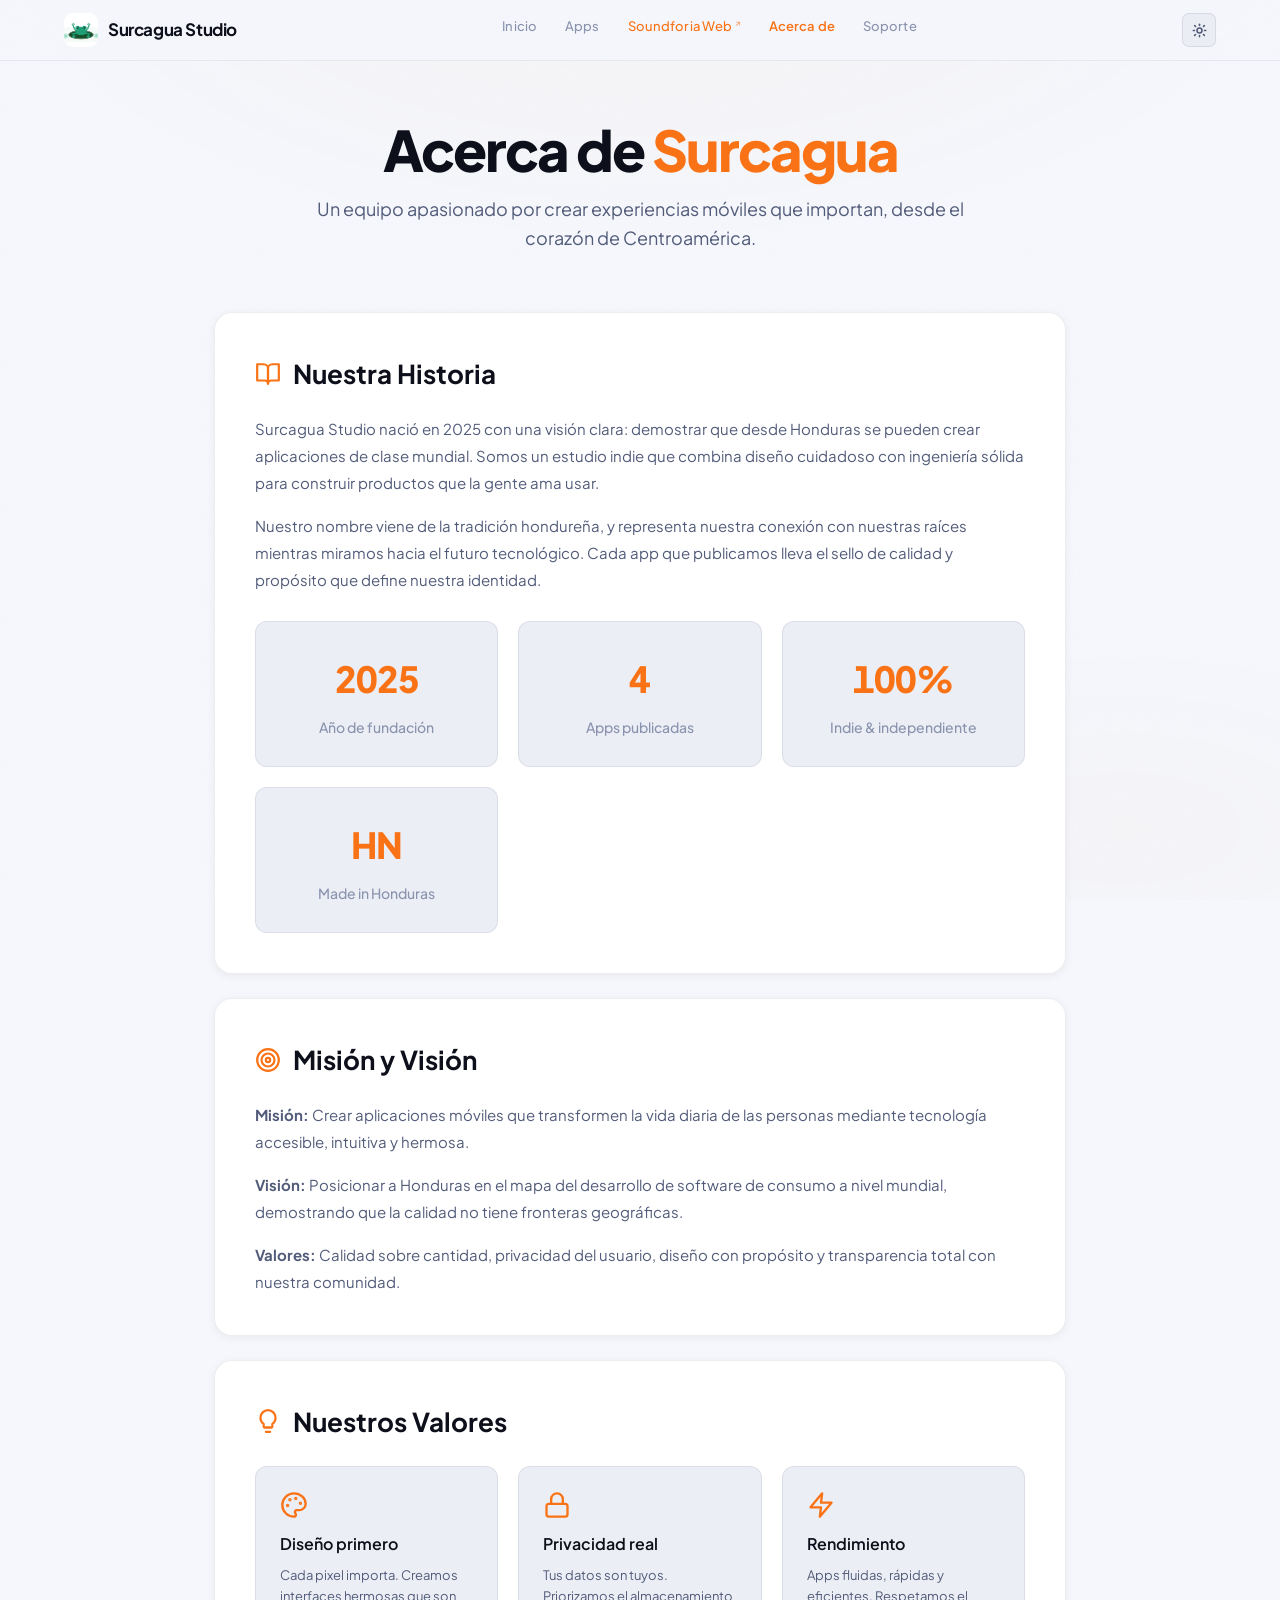
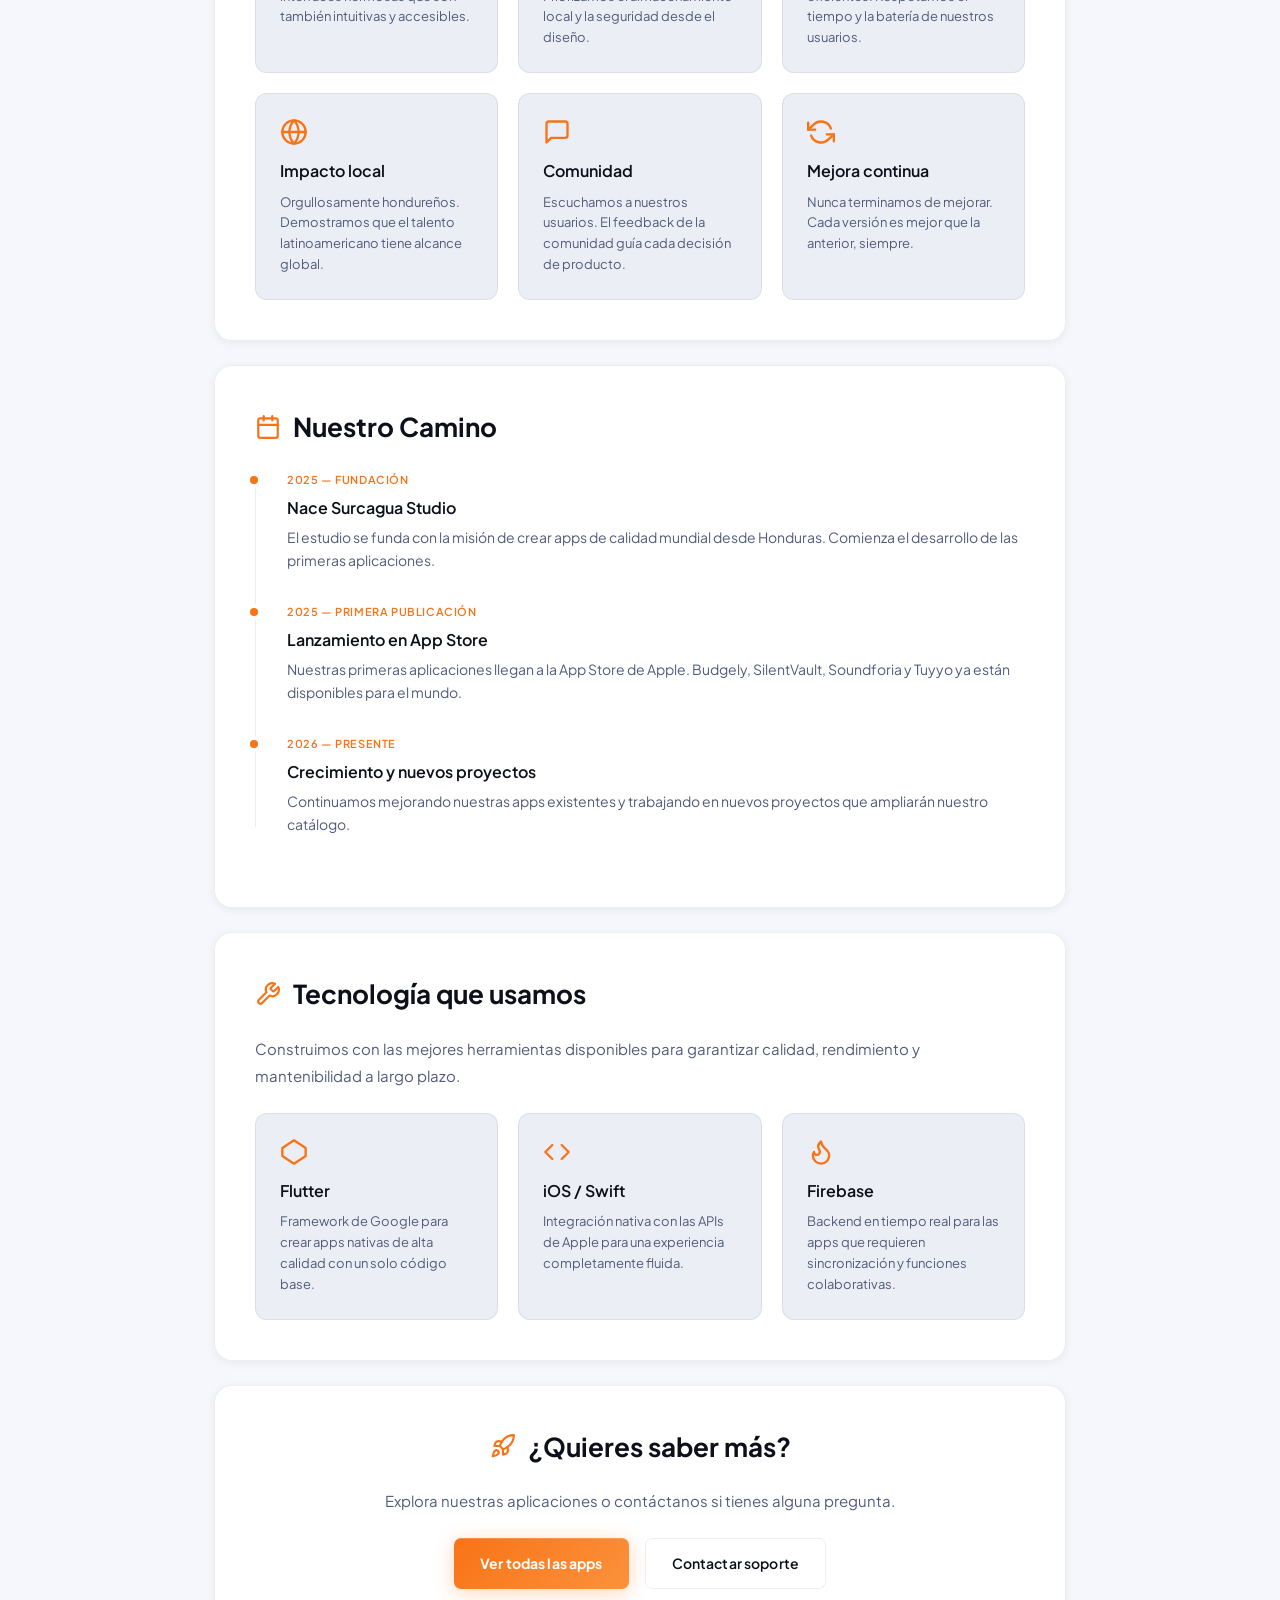
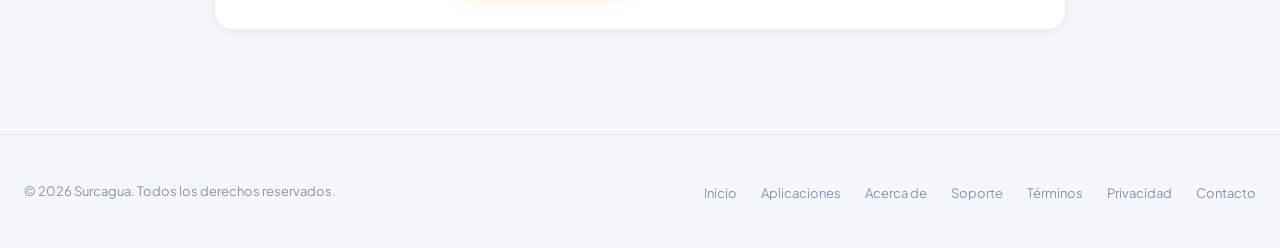
==== commit 27a4e073: "Rediseño profesional: nueva tipografía, paleta naranja, nav limpio - Tipografía: Fraunces + DM Sans " ====
--- a/acerca-de/index.html
+++ b/acerca-de/index.html
@@ -7,7 +7,9 @@
     <meta name="description" content="Conoce la historia de Surcagua Studio, el estudio indie hondureño fundado en 2025 que crea aplicaciones iOS con pasión y propósito.">
     <link rel="preconnect" href="https://fonts.googleapis.com">
     <link rel="preconnect" href="https://fonts.gstatic.com" crossorigin>
-    <link href="https://fonts.googleapis.com/css2?family=Fraunces:ital,opsz,wght@0,9..144,100..900;1,9..144,100..900&family=DM+Sans:ital,opsz,wght@0,9..40,100..700;1,9..40,100..700&display=swap" rel="stylesheet">
+    <link href="https://fonts.googleapis.com/css2?family=Plus+Jakarta+Sans:ital,wght@0,300;0,400;0,500;0,600;0,700;0,800;1,400;1,600;1,700&display=swap" rel="stylesheet">
+    <link rel="icon" type="image/png" href="../assets/logo.png">
+    <link rel="apple-touch-icon" href="../assets/logo.png">
     <link rel="stylesheet" href="../assets/css/main.css">
 </head>
 <body class="light-mode">
@@ -31,8 +33,6 @@
                 <a href="https://soundforia.live/" class="nav-link" target="_blank" rel="noopener noreferrer">Soundforia Web</a>
                 <a href="../acerca-de/index.html" class="nav-link active">Acerca de</a>
                 <a href="../soporte/index.html" class="nav-link">Soporte</a>
-                <a href="../terminos/index.html" class="nav-link">Términos</a>
-                <a href="../privacidad/index.html" class="nav-link">Privacidad</a>
             </div>
             <div class="nav-actions">
                 <button class="theme-toggle" onclick="toggleTheme()" aria-label="Cambiar tema">
--- a/assets/css/main.css
+++ b/assets/css/main.css
@@ -1,58 +1,58 @@
 /* ═══════════════════════════════════════════
-   TOKENS — DARK (warm amber atelier)
+   TOKENS — DARK
 ═══════════════════════════════════════════ */
 :root {
-    --bg-primary:    #0e0c09;
-    --bg-secondary:  #141108;
-    --bg-card:       #1b1812;
-    --bg-card-hover: #221e17;
-    --bg-glass:      rgba(20, 17, 8, 0.88);
-    --bg-modal:      rgba(0, 0, 0, 0.92);
-    --text-primary:  #f0ece2;
-    --text-secondary:#8c7e6c;
-    --text-muted:    #56503f;
-    --accent-primary:   #c98b14;
-    --accent-secondary: #de6438;
-    --accent-tertiary:  #5b9f72;
-    --accent-warning:   #c98b14;
-    --gradient-primary:   linear-gradient(135deg, #d49518 0%, #e0703a 100%);
-    --gradient-secondary: linear-gradient(135deg, #de6438 0%, #c03470 100%);
-    --border-color: rgba(220, 192, 130, 0.07);
-    --border-glow:  rgba(201, 139, 20, 0.28);
-    --shadow-sm:   0 2px 10px rgba(0,0,0,0.4);
-    --shadow-md:   0 8px 32px  rgba(0,0,0,0.5);
-    --shadow-lg:   0 20px 64px rgba(0,0,0,0.6);
-    --shadow-glow: 0 0 48px    rgba(201,139,20,0.1);
-    --radius-sm: 7px;
+    --bg-primary:    #09090e;
+    --bg-secondary:  #111218;
+    --bg-card:       #14151e;
+    --bg-card-hover: #1a1b26;
+    --bg-glass:      rgba(9, 9, 14, 0.88);
+    --bg-modal:      rgba(0, 0, 0, 0.88);
+    --text-primary:  #eef0f8;
+    --text-secondary:#868ea8;
+    --text-muted:    #484e64;
+    --accent-primary:   #f97316;
+    --accent-secondary: #f97316;
+    --accent-tertiary:  #f97316;
+    --accent-warning:   #f59e0b;
+    --gradient-primary:   linear-gradient(135deg, #f97316 0%, #fb923c 100%);
+    --gradient-secondary: linear-gradient(135deg, #f97316 0%, #ef4444 100%);
+    --border-color: rgba(255, 255, 255, 0.06);
+    --border-glow:  rgba(249, 115, 22, 0.26);
+    --shadow-sm:   0 2px 10px rgba(0, 0, 20, 0.5);
+    --shadow-md:   0 8px 32px  rgba(0, 0, 20, 0.6);
+    --shadow-lg:   0 20px 64px rgba(0, 0, 20, 0.7);
+    --shadow-glow: 0 0 48px    rgba(249, 115, 22, 0.12);
+    --radius-sm: 8px;
     --radius-md: 12px;
     --radius-lg: 18px;
     --radius-xl: 24px;
     --transition-fast:   0.2s cubic-bezier(0.16, 1, 0.3, 1);
     --transition-smooth: 0.4s cubic-bezier(0.16, 1, 0.3, 1);
     --transition-spring: 0.5s cubic-bezier(0.34, 1.56, 0.64, 1);
-    --font-display: 'Fraunces', Georgia, serif;
-    --font-family:  'DM Sans', -apple-system, BlinkMacSystemFont, sans-serif;
-}
-
-/* ═══════════════════════════════════════════
-   LIGHT MODE — warm parchment
+    --font-display: 'Plus Jakarta Sans', -apple-system, BlinkMacSystemFont, sans-serif;
+    --font-family:  'Plus Jakarta Sans', -apple-system, BlinkMacSystemFont, sans-serif;
+}
+
+/* ═══════════════════════════════════════════
+   LIGHT MODE — clean neutral
 ═══════════════════════════════════════════ */
 body.light-mode {
-    --bg-primary:    #faf7ef;
-    --bg-secondary:  #f3efe4;
-    --bg-card:       #fffefb;
-    --bg-card-hover: #f6f1e6;
-    --bg-glass:      rgba(252, 249, 241, 0.92);
+    --bg-primary:    #f5f7fc;
+    --bg-secondary:  #eceef5;
+    --bg-card:       #ffffff;
+    --bg-card-hover: #f0f3fa;
+    --bg-glass:      rgba(245, 247, 252, 0.92);
     --bg-modal:      rgba(0, 0, 0, 0.5);
-    --text-primary:  #1c1810;
-    --text-secondary:#5c5040;
-    --text-muted:    #8c7d68;
-    --border-color:  rgba(80, 60, 10, 0.08);
-    --border-glow:   rgba(201, 139, 20, 0.25);
-    --shadow-sm:   0 2px 10px rgba(60, 40, 0, 0.07);
-    --shadow-md:   0 8px 32px  rgba(60, 40, 0, 0.1);
-    --shadow-lg:   0 20px 64px rgba(60, 40, 0, 0.14);
-    --shadow-glow: 0 0 48px    rgba(201, 139, 20, 0.08);
+    --text-primary:  #0d0f1a;
+    --text-secondary:#525c7a;
+    --text-muted:    #8a93ae;
+    --border-color:  rgba(0, 15, 60, 0.07);
+    --border-glow:   rgba(249, 115, 22, 0.22);
+    --shadow-sm:   0 2px 10px rgba(0, 10, 50, 0.06);
+    --shadow-md:   0 8px 32px  rgba(0, 10, 50, 0.09);
+    --shadow-lg:   0 20px 64px rgba(0, 10, 50, 0.12);
+    --shadow-glow: 0 0 48px    rgba(249, 115, 22, 0.08);
 }
 body.light-mode .noise-overlay { opacity: 0.01; }
 
@@ -79,7 +79,7 @@
     max-width: 100%;
     position: relative;
     transition: background-color var(--transition-smooth), color var(--transition-smooth);
-    -webkit-tap-highlight-color: rgba(201, 139, 20, 0.1);
+    -webkit-tap-highlight-color: rgba(249, 115, 22, 0.1);
     touch-action: manipulation;
 }
 
@@ -125,15 +125,15 @@
     content: '';
     position: absolute; inset: 0;
     background:
-        radial-gradient(ellipse 80% 55% at 50% -8%,  rgba(201,139,20,0.08) 0%, transparent 65%),
-        radial-gradient(ellipse 50% 35% at 88% 92%,  rgba(222,100,56,0.05) 0%, transparent 60%),
-        radial-gradient(ellipse 40% 25% at 8%  80%,  rgba(91,159,114,0.04) 0%, transparent 55%);
+        radial-gradient(ellipse 80% 55% at 50% -8%,  rgba(249,115,22,0.07) 0%, transparent 65%),
+        radial-gradient(ellipse 50% 35% at 88% 92%,  rgba(249,115,22,0.04) 0%, transparent 60%),
+        radial-gradient(ellipse 40% 25% at 8%  80%,  rgba(239,68,68,0.03) 0%, transparent 55%);
 }
 
 body.light-mode .bg-effects::before {
     background:
-        radial-gradient(ellipse 80% 55% at 50% -8%,  rgba(201,139,20,0.05) 0%, transparent 65%),
-        radial-gradient(ellipse 50% 35% at 88% 92%,  rgba(222,100,56,0.03) 0%, transparent 60%);
+        radial-gradient(ellipse 80% 55% at 50% -8%,  rgba(249,115,22,0.04) 0%, transparent 65%),
+        radial-gradient(ellipse 50% 35% at 88% 92%,  rgba(249,115,22,0.02) 0%, transparent 60%);
 }
 
 .noise-overlay {
@@ -147,18 +147,18 @@
 ═══════════════════════════════════════════ */
 .navbar {
     position: fixed; top: 0; left: 0; right: 0; z-index: 100;
-    background: rgba(14, 12, 9, 0.84);
+    background: rgba(9, 9, 14, 0.84);
     backdrop-filter: blur(24px) saturate(1.4);
     -webkit-backdrop-filter: blur(24px) saturate(1.4);
-    border-bottom: 1px solid rgba(220, 192, 130, 0.06);
+    border-bottom: 1px solid rgba(255, 255, 255, 0.05);
     transition: background 0.3s ease, box-shadow 0.3s ease;
 }
 body.light-mode .navbar {
-    background: rgba(252, 249, 241, 0.9);
-    border-bottom: 1px solid rgba(80, 60, 10, 0.07);
-}
-.navbar.scrolled { background: rgba(14,12,9,0.97); box-shadow: 0 1px 28px rgba(0,0,0,0.28); }
-body.light-mode .navbar.scrolled { background: rgba(252,249,241,0.98); box-shadow: 0 1px 28px rgba(60,40,0,0.08); }
+    background: rgba(245, 247, 252, 0.9);
+    border-bottom: 1px solid rgba(0, 15, 60, 0.06);
+}
+.navbar.scrolled { background: rgba(9,9,14,0.97); box-shadow: 0 1px 28px rgba(0,0,20,0.3); }
+body.light-mode .navbar.scrolled { background: rgba(245,247,252,0.98); box-shadow: 0 1px 28px rgba(0,10,50,0.08); }
 
 .navbar-inner {
     max-width: 1200px; margin: 0 auto; padding: 0 24px;
@@ -183,7 +183,7 @@
 }
 .logo-text {
     font-family: var(--font-display);
-    font-size: 17px; font-weight: 700; font-style: italic;
+    font-size: 17px; font-weight: 700;
     letter-spacing: -0.4px;
     color: var(--text-primary);
 }
@@ -195,29 +195,29 @@
     transition: color 0.2s, background 0.2s;
     letter-spacing: 0.01em;
 }
-.nav-link:hover { color: var(--text-primary); background: rgba(201,139,20,0.07); }
+.nav-link:hover { color: var(--text-primary); background: rgba(249,115,22,0.07); }
 .nav-link.active { color: var(--accent-primary); font-weight: 600; }
 .nav-link[target="_blank"] { color: var(--accent-primary); }
 .nav-link[target="_blank"]::after { content: ' ↗'; font-size: 9px; opacity: 0.65; vertical-align: super; }
 
 .nav-actions { display: flex; align-items: center; gap: 8px; flex-shrink: 0; }
 .theme-toggle {
-    background: rgba(220,192,130,0.06); border: 1px solid rgba(220,192,130,0.11);
+    background: rgba(255,255,255,0.05); border: 1px solid rgba(255,255,255,0.09);
     cursor: pointer; display: flex; align-items: center; justify-content: center;
     width: 34px; height: 34px; min-height: unset; border-radius: 7px; transition: background 0.2s; padding: 0;
     color: var(--text-secondary);
 }
-body.light-mode .theme-toggle { background: rgba(80,60,10,0.05); border-color: rgba(80,60,10,0.1); color: var(--text-secondary); }
-.theme-toggle:hover { background: rgba(201,139,20,0.1); color: var(--text-primary); }
+body.light-mode .theme-toggle { background: rgba(0,15,60,0.04); border-color: rgba(0,15,60,0.09); color: var(--text-secondary); }
+.theme-toggle:hover { background: rgba(249,115,22,0.1); color: var(--text-primary); }
 .theme-icon { font-size: 16px; line-height: 1; }
 
 .mobile-menu-btn {
-    display: none; background: none; border: 1px solid rgba(220,192,130,0.1);
+    display: none; background: none; border: 1px solid rgba(255,255,255,0.09);
     cursor: pointer; width: 34px; height: 34px; border-radius: 7px; padding: 0;
     align-items: center; justify-content: center; transition: background 0.2s;
 }
-body.light-mode .mobile-menu-btn { border-color: rgba(80,60,10,0.1); }
-.mobile-menu-btn:hover { background: rgba(201,139,20,0.08); }
+body.light-mode .mobile-menu-btn { border-color: rgba(0,15,60,0.09); }
+.mobile-menu-btn:hover { background: rgba(249,115,22,0.08); }
 .hamburger { display: flex; flex-direction: column; gap: 4px; width: 16px; }
 .hamburger span { display: block; height: 1.5px; width: 100%; background: var(--text-primary); border-radius: 1px; transition: transform 0.3s ease, opacity 0.3s ease; }
 .mobile-menu-btn.open .hamburger span:nth-child(1) { transform: translateY(5.5px) rotate(45deg); }
@@ -235,16 +235,16 @@
     font-family: var(--font-family); letter-spacing: 0.01em;
 }
 .btn-primary {
-    background: var(--gradient-primary); color: #0e0c09; font-weight: 700;
-    box-shadow: 0 4px 20px rgba(201,139,20,0.22), inset 0 1px 0 rgba(255,255,255,0.1);
-}
-.btn-primary:hover { box-shadow: 0 8px 32px rgba(201,139,20,0.38); transform: translateY(-2px); }
-.btn-primary:active { transform: translateY(0) scale(0.98) !important; box-shadow: 0 2px 8px rgba(201,139,20,0.15); }
+    background: var(--gradient-primary); color: #ffffff; font-weight: 700;
+    box-shadow: 0 4px 20px rgba(249,115,22,0.28), inset 0 1px 0 rgba(255,255,255,0.15);
+}
+.btn-primary:hover { box-shadow: 0 8px 32px rgba(249,115,22,0.42); transform: translateY(-2px); }
+.btn-primary:active { transform: translateY(0) scale(0.98) !important; box-shadow: 0 2px 8px rgba(249,115,22,0.2); }
 .btn-primary:disabled { opacity: 0.6; cursor: not-allowed; transform: none; }
 .btn-primary .btn-loading { display: none; }
 .btn-primary:disabled .btn-loading { display: inline; }
 .btn-secondary { background: transparent; color: var(--text-primary); border: 1px solid var(--border-color); }
-.btn-secondary:hover { border-color: var(--border-glow); background: rgba(201,139,20,0.05); transform: translateY(-2px); }
+.btn-secondary:hover { border-color: var(--border-glow); background: rgba(249,115,22,0.05); transform: translateY(-2px); }
 .btn-secondary:active { transform: translateY(0) scale(0.98) !important; }
 .btn-ghost { background: transparent; color: var(--text-secondary); padding: 13px 18px; }
 .btn-ghost:hover { color: var(--text-primary); }
@@ -284,37 +284,31 @@
 .hero-split .stat-item:hover { border-color: var(--border-glow); transform: translateX(4px); }
 .hero-split .stat-number {
     font-family: var(--font-display);
-    font-size: 34px; font-weight: 800; font-style: italic;
+    font-size: 34px; font-weight: 800;
     line-height: 1; flex-shrink: 0;
     color: var(--accent-primary);
+    font-variant-numeric: tabular-nums;
+    letter-spacing: -1px;
 }
 .hero-split .stat-label { font-size: 13px; color: var(--text-secondary); font-weight: 500; line-height: 1.4; }
 
 .hero-badge {
     display: inline-flex; align-items: center; gap: 8px;
-    padding: 5px 13px 5px 8px;
-    background: rgba(201,139,20,0.08); border: 1px solid rgba(201,139,20,0.16);
+    padding: 5px 14px;
+    background: rgba(249,115,22,0.08); border: 1px solid rgba(249,115,22,0.18);
     border-radius: 5px; font-size: 11px; font-weight: 600; color: var(--accent-primary);
     margin-bottom: 28px; animation: fadeInUp 0.6s ease 0.05s both;
     letter-spacing: 0.08em; text-transform: uppercase;
 }
-.hero-badge .dot {
-    width: 6px; height: 6px; background: var(--accent-primary); border-radius: 50%;
-    animation: pulse-dot 2.4s ease-in-out infinite;
-}
-@keyframes pulse-dot {
-    0%,100% { opacity: 1; transform: scale(1); }
-    50%      { opacity: 0.35; transform: scale(0.65); }
-}
 
 .hero h1 {
     font-family: var(--font-display);
     font-size: clamp(40px, 5vw, 68px);
-    font-weight: 800; font-style: italic;
+    font-weight: 800;
     line-height: 1.05; letter-spacing: -2.5px;
     margin-bottom: 24px;
     animation: fadeInUp 0.7s ease 0.15s both;
-    font-variation-settings: 'opsz' 144;
+    text-wrap: balance;
 }
 .hero h1 .gradient-text {
     background: none;
@@ -322,7 +316,6 @@
     background-clip: unset;
     -webkit-text-fill-color: var(--accent-primary);
     color: var(--accent-primary);
-    font-style: italic;
 }
 .hero p {
     font-size: 17px; color: var(--text-secondary);
@@ -333,10 +326,7 @@
 .hero-actions { display: flex; gap: 12px; justify-content: center; flex-wrap: wrap; animation: fadeInUp 0.7s ease 0.35s both; }
 
 .gradient-text {
-    background: var(--gradient-primary);
-    -webkit-background-clip: text;
-    -webkit-text-fill-color: transparent;
-    background-clip: text;
+    color: var(--accent-primary);
 }
 
 /* ═══════════════════════════════════════════
@@ -346,8 +336,10 @@
 .stat-item { text-align: center; padding: 24px; background: var(--bg-card); border-radius: var(--radius-md); border: 1px solid var(--border-color); }
 .stat-number {
     font-family: var(--font-display);
-    font-size: 34px; font-weight: 800; font-style: italic;
+    font-size: 34px; font-weight: 800;
     color: var(--accent-primary);
+    font-variant-numeric: tabular-nums;
+    letter-spacing: -1px;
 }
 .stat-label { font-size: 13px; color: var(--text-muted); margin-top: 4px; font-weight: 500; }
 
@@ -358,8 +350,9 @@
 .section-header { text-align: left; margin-bottom: 48px; }
 .section-header h2 {
     font-family: var(--font-display);
-    font-size: 38px; font-weight: 800; font-style: italic;
+    font-size: 38px; font-weight: 800;
     letter-spacing: -1.5px; margin-bottom: 10px; line-height: 1.1;
+    text-wrap: balance;
 }
 .section-header p { font-size: 15px; color: var(--text-secondary); max-width: 500px; }
 
@@ -388,7 +381,7 @@
 /* Spotlight radial on hover */
 .app-card::after {
     content: ''; position: absolute; inset: 0; border-radius: inherit;
-    background: radial-gradient(300px circle at var(--mouse-x) var(--mouse-y), rgba(201,139,20,0.08), transparent 65%);
+    background: radial-gradient(300px circle at var(--mouse-x) var(--mouse-y), rgba(249,115,22,0.07), transparent 65%);
     opacity: 0; transition: opacity 0.4s; pointer-events: none; z-index: 0;
 }
 .app-card:hover::after { opacity: 1; }
@@ -401,7 +394,7 @@
     from { opacity: 0; transform: translateY(12px); }
     to   { opacity: 1; transform: translateY(0); }
 }
-.app-card:hover { transform: translateY(-5px); border-color: var(--border-glow); box-shadow: var(--shadow-glow), var(--shadow-md); }
+.app-card:hover { transform: translateY(-4px); border-color: var(--border-glow); box-shadow: var(--shadow-glow), var(--shadow-md); }
 .app-card:active { transform: translateY(-2px) scale(0.99); }
 
 .app-card-header { display: flex; align-items: flex-start; gap: 16px; margin-bottom: 18px; position: relative; z-index: 1; }
@@ -417,9 +410,9 @@
 .app-platform { display: flex; gap: 5px; }
 .platform-badge {
     padding: 3px 9px; border-radius: 5px; font-size: 10.5px; font-weight: 600; letter-spacing: 0.04em;
-    background: rgba(201,139,20,0.1); color: var(--accent-primary); border: 1px solid rgba(201,139,20,0.18);
-}
-.platform-badge.android { background: rgba(222,100,56,0.1); color: var(--accent-secondary); border-color: rgba(222,100,56,0.15); }
+    background: rgba(249,115,22,0.1); color: var(--accent-primary); border: 1px solid rgba(249,115,22,0.2);
+}
+.platform-badge.android { background: rgba(249,115,22,0.1); color: var(--accent-primary); border-color: rgba(249,115,22,0.2); }
 
 /* Coming-soon cards */
 .app-card.coming-soon { cursor: default; }
@@ -436,11 +429,11 @@
 .app-card-soon {
     position: absolute; inset: 0; z-index: 4; border-radius: inherit;
     display: flex; align-items: center; justify-content: center;
-    background: rgba(14, 12, 9, 0.55);
+    background: rgba(9, 9, 14, 0.55);
     backdrop-filter: blur(2px);
     -webkit-backdrop-filter: blur(2px);
 }
-body.light-mode .app-card-soon { background: rgba(250, 247, 239, 0.6); }
+body.light-mode .app-card-soon { background: rgba(245, 247, 252, 0.6); }
 
 .app-card-soon-label {
     background: var(--bg-card);
@@ -478,36 +471,36 @@
 
 .modal-hero {
     position: relative; padding: 48px 40px 32px;
-    background: linear-gradient(135deg, rgba(201,139,20,0.06) 0%, rgba(222,100,56,0.03) 100%);
+    background: linear-gradient(135deg, rgba(249,115,22,0.05) 0%, rgba(239,68,68,0.03) 100%);
     border-bottom: 1px solid var(--border-color);
 }
 .modal-close {
     position: absolute; top: 16px; right: 16px; width: 34px; height: 34px; min-height: unset;
-    border-radius: 7px; background: rgba(220,192,130,0.06); border: 1px solid var(--border-color);
+    border-radius: 7px; background: rgba(255,255,255,0.05); border: 1px solid var(--border-color);
     color: var(--text-secondary); cursor: pointer;
     display: flex; align-items: center; justify-content: center; transition: var(--transition-fast);
 }
-.modal-close:hover { background: rgba(220,192,130,0.12); color: var(--text-primary); }
+.modal-close:hover { background: rgba(255,255,255,0.1); color: var(--text-primary); }
 .modal-app-header { display: flex; align-items: center; gap: 20px; justify-content: space-between; }
 #modalHeaderAction { margin-left: auto; flex-shrink: 0; }
 .btn-store-header { padding: 10px 18px; font-size: 13px; gap: 6px; min-height: unset; }
 .modal-app-icon { width: 80px; height: 80px; border-radius: 20px; display: flex; align-items: center; justify-content: center; font-size: 36px; box-shadow: var(--shadow-md); }
 .modal-app-title h2 {
     font-family: var(--font-display);
-    font-size: 27px; font-weight: 800; font-style: italic;
+    font-size: 27px; font-weight: 800;
     letter-spacing: -0.5px; margin-bottom: 4px;
 }
 .modal-app-title .modal-category { font-size: 11px; color: var(--text-muted); font-weight: 500; text-transform: uppercase; letter-spacing: 0.7px; }
 .modal-body { padding: 32px 40px 40px; }
 .modal-stats { display: grid; grid-template-columns: repeat(3,1fr); gap: 14px; margin-bottom: 32px; }
 .modal-stat { text-align: center; padding: 16px; background: var(--bg-card); border-radius: var(--radius-sm); border: 1px solid var(--border-color); }
-.modal-stat .val { font-family: var(--font-display); font-size: 21px; font-weight: 700; font-style: italic; color: var(--text-primary); }
+.modal-stat .val { font-family: var(--font-display); font-size: 21px; font-weight: 700; color: var(--text-primary); letter-spacing: -0.3px; font-variant-numeric: tabular-nums; }
 .modal-stat .lbl { font-size: 10px; color: var(--text-muted); text-transform: uppercase; letter-spacing: 0.8px; margin-top: 4px; }
 .modal-section { margin-bottom: 28px; }
 .modal-section h3 { font-size: 11px; font-weight: 600; margin-bottom: 12px; text-transform: uppercase; letter-spacing: 0.9px; color: var(--text-muted); }
 .modal-section p, .modal-section li { font-size: 14px; color: var(--text-secondary); line-height: 1.7; }
 .modal-section ul { list-style: none; display: flex; flex-direction: column; gap: 8px; }
-.modal-section ul li::before { content: '→'; margin-right: 10px; color: var(--accent-primary); font-weight: 600; }
+.modal-section ul li::before { content: '–'; margin-right: 10px; color: var(--accent-primary); font-weight: 600; }
 .modal-actions { display: flex; gap: 12px; margin-top: 32px; }
 
 /* ═══════════════════════════════════════════
@@ -529,7 +522,7 @@
     transition: var(--transition-fast); opacity: 0;
 }
 .modal-screenshots:hover .screenshot-nav { opacity: 1; }
-.screenshot-nav:hover { background: var(--accent-primary); color: #0e0c09; transform: translateY(-50%) scale(1.1); }
+.screenshot-nav:hover { background: var(--accent-primary); color: #fff; transform: translateY(-50%) scale(1.1); }
 .screenshot-nav.prev { left: 10px; }
 .screenshot-nav.next { right: 10px; }
 .screenshot-counter { text-align: center; margin-top: 10px; font-size: 12px; color: var(--text-muted); font-weight: 500; }
@@ -541,8 +534,8 @@
     transition: all 0.4s cubic-bezier(0.34,1.56,0.64,1); cursor: pointer;
     border: 1px solid rgba(255,255,255,0.04);
 }
-.screenshot-image:hover { transform: translateY(-8px) scale(1.02); box-shadow: 0 16px 48px rgba(201,139,20,0.2), 0 8px 16px rgba(0,0,0,0.4); border-color: rgba(201,139,20,0.25); }
-.screenshot-wrapper::before { content: ''; position: absolute; inset: -2px; background: linear-gradient(135deg, var(--accent-primary), var(--accent-secondary)); border-radius: 18px; opacity: 0; transition: var(--transition-smooth); z-index: -1; filter: blur(18px); }
+.screenshot-image:hover { transform: translateY(-8px) scale(1.02); box-shadow: 0 16px 48px rgba(249,115,22,0.18), 0 8px 16px rgba(0,0,0,0.4); border-color: rgba(249,115,22,0.28); }
+.screenshot-wrapper::before { content: ''; position: absolute; inset: -2px; background: linear-gradient(135deg, var(--accent-primary), #ef4444); border-radius: 18px; opacity: 0; transition: var(--transition-smooth); z-index: -1; filter: blur(18px); }
 .screenshot-wrapper:hover::before { opacity: 0.3; }
 
 .lightbox-overlay { position: fixed; inset: 0; background: #000; z-index: 3000; display: none; align-items: center; justify-content: center; padding: 24px; }
@@ -552,7 +545,7 @@
 .lightbox-close { position: fixed; top: 20px; right: 20px; width: 44px; height: 44px; min-height: unset; border-radius: 10px; background: rgba(255,255,255,0.18); border: 1px solid rgba(255,255,255,0.4); color: white; cursor: pointer; display: flex; align-items: center; justify-content: center; transition: var(--transition-fast); z-index: 10; }
 .lightbox-close:hover { background: rgba(255,255,255,0.32); border-color: rgba(255,255,255,0.65); transform: scale(1.08); }
 .lightbox-nav { position: absolute; top: 50%; transform: translateY(-50%); width: 48px; height: 48px; min-height: unset; border-radius: 50%; background: rgba(255,255,255,0.15); border: 1px solid rgba(255,255,255,0.3); color: white; cursor: pointer; display: flex; align-items: center; justify-content: center; transition: var(--transition-fast); }
-.lightbox-nav:hover { background: var(--accent-primary); color: #0e0c09; transform: translateY(-50%) scale(1.12); }
+.lightbox-nav:hover { background: var(--accent-primary); color: #fff; transform: translateY(-50%) scale(1.12); }
 .lightbox-nav.prev { left: -70px; }
 .lightbox-nav.next { right: -70px; }
 .lightbox-counter { position: absolute; bottom: -40px; left: 50%; transform: translateX(-50%); color: white; font-size: 13px; font-weight: 600; background: rgba(255,255,255,0.08); padding: 7px 18px; border-radius: 6px; backdrop-filter: blur(10px); }
@@ -563,15 +556,15 @@
 .support-hero { padding: 140px 24px 60px; text-align: center; max-width: 700px; margin: 0 auto; }
 .support-hero h1 {
     font-family: var(--font-display);
-    font-size: clamp(32px,5vw,54px); font-weight: 800; font-style: italic;
+    font-size: clamp(32px,5vw,54px); font-weight: 800;
     letter-spacing: -1.5px; margin-bottom: 16px;
-    font-variation-settings: 'opsz' 144;
+    text-wrap: balance;
 }
 .support-hero p { font-size: 17px; color: var(--text-secondary); line-height: 1.75; }
 .support-grid { max-width: 1100px; margin: 0 auto; padding: 0 24px 80px; display: grid; grid-template-columns: 1fr 1fr; gap: 24px; }
 .support-card { background: var(--bg-card); border-radius: var(--radius-lg); border: 1px solid var(--border-color); padding: 36px; transition: var(--transition-smooth); }
 .support-card:hover { border-color: var(--border-glow); box-shadow: var(--shadow-glow); }
-.support-card-icon { width: 48px; height: 48px; border-radius: 12px; display: flex; align-items: center; justify-content: center; font-size: 22px; margin-bottom: 20px; background: rgba(201,139,20,0.09); border: 1px solid rgba(201,139,20,0.15); }
+.support-card-icon { width: 48px; height: 48px; border-radius: 12px; display: flex; align-items: center; justify-content: center; font-size: 22px; margin-bottom: 20px; background: rgba(249,115,22,0.08); border: 1px solid rgba(249,115,22,0.16); }
 .support-card h3 { font-size: 17px; font-weight: 700; margin-bottom: 8px; }
 .support-card p { font-size: 14px; color: var(--text-secondary); line-height: 1.7; margin-bottom: 20px; }
 .support-card a.support-link { display: inline-flex; align-items: center; gap: 6px; color: var(--accent-primary); font-size: 14px; font-weight: 600; text-decoration: none; transition: var(--transition-fast); }
@@ -581,7 +574,7 @@
 .support-form-wrapper { background: var(--bg-card); border-radius: var(--radius-xl); border: 1px solid var(--border-color); padding: 48px; }
 .support-form-wrapper h2 {
     font-family: var(--font-display);
-    font-size: 26px; font-weight: 800; font-style: italic;
+    font-size: 26px; font-weight: 800;
     letter-spacing: -0.5px; margin-bottom: 8px;
 }
 .support-form-wrapper > p { font-size: 15px; color: var(--text-secondary); margin-bottom: 32px; }
@@ -590,7 +583,7 @@
 .form-group.full-width { grid-column: 1 / -1; }
 .form-group label { font-size: 11px; font-weight: 600; color: var(--text-muted); text-transform: uppercase; letter-spacing: 0.7px; }
 .form-group input, .form-group select, .form-group textarea { background: var(--bg-secondary); border: 1px solid var(--border-color); border-radius: var(--radius-sm); padding: 13px 15px; color: var(--text-primary); font-size: 14px; font-family: var(--font-family); transition: var(--transition-fast); outline: none; }
-.form-group input:focus, .form-group select:focus, .form-group textarea:focus { border-color: var(--accent-primary); box-shadow: 0 0 0 3px rgba(201,139,20,0.1); }
+.form-group input:focus, .form-group select:focus, .form-group textarea:focus { border-color: var(--accent-primary); box-shadow: 0 0 0 3px rgba(249,115,22,0.12); }
 .form-group input::placeholder, .form-group textarea::placeholder { color: var(--text-muted); }
 .form-group textarea { min-height: 140px; resize: vertical; }
 .form-group select option { background: var(--bg-secondary); color: var(--text-primary); }
@@ -598,7 +591,7 @@
 .form-submit .privacy-note { font-size: 12px; color: var(--text-muted); max-width: 300px; }
 .form-success { display: none; text-align: center; padding: 40px 20px; }
 .form-success.show { display: block; animation: fadeInUp 0.5s ease; }
-.form-success .success-icon { width: 64px; height: 64px; border-radius: 50%; background: rgba(201,139,20,0.1); border: 2px solid var(--accent-secondary); display: flex; align-items: center; justify-content: center; font-size: 28px; margin: 0 auto 20px; }
+.form-success .success-icon { width: 64px; height: 64px; border-radius: 50%; background: rgba(249,115,22,0.08); border: 2px solid var(--accent-primary); display: flex; align-items: center; justify-content: center; font-size: 28px; margin: 0 auto 20px; }
 .form-success h3 { font-size: 22px; font-weight: 700; margin-bottom: 8px; }
 .form-success p { color: var(--text-secondary); font-size: 15px; }
 
@@ -608,7 +601,7 @@
 .faq-section { max-width: 720px; margin: 0 auto; padding: 0 24px 80px; }
 .faq-section h2 {
     font-family: var(--font-display);
-    font-size: 32px; font-weight: 800; font-style: italic;
+    font-size: 32px; font-weight: 800;
     text-align: center; margin-bottom: 36px; letter-spacing: -0.5px;
 }
 .faq-item { background: var(--bg-card); border-radius: var(--radius-md); border: 1px solid var(--border-color); margin-bottom: 10px; overflow: hidden; transition: var(--transition-fast); }
@@ -623,7 +616,7 @@
    LEGAL PAGES
 ═══════════════════════════════════════════ */
 .legal-content { background: var(--bg-card); border-radius: var(--radius-lg); border: 1px solid var(--border-color); padding: 48px; box-shadow: var(--shadow-sm); }
-.legal-intro { padding: 24px; background: rgba(201,139,20,0.04); border-left: 3px solid var(--accent-primary); border-radius: var(--radius-sm); margin-bottom: 40px; }
+.legal-intro { padding: 24px; background: rgba(249,115,22,0.04); border-left: 3px solid var(--accent-primary); border-radius: var(--radius-sm); margin-bottom: 40px; }
 .legal-intro p { font-size: 15px; line-height: 1.7; color: var(--text-secondary); margin: 0; }
 .legal-section { margin-bottom: 40px; }
 .legal-section h2 { font-size: 22px; font-weight: 700; color: var(--text-primary); margin-bottom: 16px; padding-bottom: 12px; border-bottom: 1px solid var(--border-color); }
@@ -642,9 +635,9 @@
 .about-hero { text-align: center; padding: 120px 24px 60px; }
 .about-hero h1 {
     font-family: var(--font-display);
-    font-size: 56px; font-weight: 800; font-style: italic;
+    font-size: 56px; font-weight: 800;
     line-height: 1.05; margin-bottom: 16px; letter-spacing: -2px;
-    font-variation-settings: 'opsz' 144;
+    text-wrap: balance;
 }
 .about-hero p { font-size: 18px; color: var(--text-secondary); max-width: 700px; margin: 0 auto; }
 .about-content { max-width: 900px; margin: 0 auto; padding: 0 24px 80px; }
@@ -656,14 +649,15 @@
 .about-stats { display: grid; grid-template-columns: repeat(auto-fit,minmax(200px,1fr)); gap: 20px; margin-top: 28px; }
 .about-stat-card { background: var(--bg-secondary); border: 1px solid var(--border-color); border-radius: var(--radius-md); padding: 28px 24px; text-align: center; }
 .about-stat-number {
-    font-family: var(--font-display); font-size: 36px; font-weight: 800; font-style: italic;
+    font-family: var(--font-display); font-size: 36px; font-weight: 800;
     color: var(--accent-primary); margin-bottom: 8px;
+    font-variant-numeric: tabular-nums; letter-spacing: -1px;
 }
 .about-stat-label { font-size: 14px; color: var(--text-muted); font-weight: 500; }
 .timeline { position: relative; padding-left: 32px; margin-top: 24px; }
 .timeline::before { content: ''; position: absolute; left: 0; top: 8px; bottom: 8px; width: 1px; background: var(--border-color); }
 .timeline-item { position: relative; margin-bottom: 32px; }
-.timeline-item::before { content: ''; position: absolute; left: -37px; top: 5px; width: 10px; height: 10px; background: var(--accent-primary); border-radius: 50%; box-shadow: 0 0 0 4px var(--bg-card); }
+.timeline-item::before { content: ''; position: absolute; left: -37px; top: 5px; width: 8px; height: 8px; background: var(--accent-primary); border-radius: 50%; box-shadow: 0 0 0 4px var(--bg-card); }
 .timeline-date { font-size: 11px; font-weight: 600; color: var(--accent-primary); margin-bottom: 6px; text-transform: uppercase; letter-spacing: 0.6px; }
 .timeline-title { font-size: 16px; font-weight: 600; color: var(--text-primary); margin-bottom: 6px; }
 .timeline-desc { font-size: 14px; color: var(--text-secondary); line-height: 1.6; }
@@ -674,7 +668,7 @@
 .value-desc { font-size: 13px; color: var(--text-secondary); line-height: 1.6; }
 .team-grid { display: grid; grid-template-columns: repeat(auto-fit,minmax(200px,1fr)); gap: 20px; margin-top: 24px; }
 .team-card { background: var(--bg-secondary); border: 1px solid var(--border-color); border-radius: var(--radius-md); padding: 24px; text-align: center; }
-.team-avatar { width: 80px; height: 80px; background: var(--gradient-primary); border-radius: 50%; margin: 0 auto 16px; display: flex; align-items: center; justify-content: center; font-size: 32px; }
+.team-avatar { width: 80px; height: 80px; background: var(--gradient-primary); border-radius: 14px; margin: 0 auto 16px; display: flex; align-items: center; justify-content: center; font-size: 32px; }
 .team-name { font-size: 16px; font-weight: 600; color: var(--text-primary); margin-bottom: 4px; }
 .team-role { font-size: 13px; color: var(--text-muted); }
 
@@ -694,7 +688,7 @@
 .hero-bento { margin: 0 auto 24px; align-self: center; }
 .hero-carousel-track {
     position: relative; width: 180px; height: 180px; margin: 0 auto 16px;
-    filter: drop-shadow(0 22px 52px rgba(0,0,0,0.62)) drop-shadow(0 4px 16px rgba(201,139,20,0.12));
+    filter: drop-shadow(0 22px 52px rgba(0,0,0,0.6)) drop-shadow(0 4px 16px rgba(249,115,22,0.1));
 }
 .hero-carousel-item {
     position: absolute; inset: 0;
@@ -723,7 +717,7 @@
     align-items: center; font-size: 10px; font-weight: 600;
     color: var(--text-muted); letter-spacing: 2px; text-transform: uppercase;
 }
-.marquee-dot { width: 3px; height: 3px; border-radius: 50%; background: var(--accent-primary); flex-shrink: 0; opacity: 0.4; }
+.marquee-dot { width: 3px; height: 3px; border-radius: 50%; background: var(--text-muted); flex-shrink: 0; opacity: 0.6; }
 @keyframes marqueeScroll {
     from { transform: translateX(0); }
     to   { transform: translateX(-50%); }
@@ -734,6 +728,30 @@
 ═══════════════════════════════════════════ */
 .theme-icon { display: flex; align-items: center; justify-content: center; width: 16px; height: 16px; }
 .theme-icon svg { display: block; }
+
+/* ═══════════════════════════════════════════
+   SCROLL REVEALS
+═══════════════════════════════════════════ */
+.reveal {
+    opacity: 0; transform: translateY(22px);
+    transition: opacity 0.7s cubic-bezier(0.16,1,0.3,1), transform 0.7s cubic-bezier(0.16,1,0.3,1);
+}
+.reveal.revealed { opacity: 1; transform: translateY(0); }
+.reveal-delay-1 { transition-delay: 80ms; }
+.reveal-delay-2 { transition-delay: 160ms; }
+.reveal-delay-3 { transition-delay: 240ms; }
+
+/* ═══════════════════════════════════════════
+   SKIP TO CONTENT
+═══════════════════════════════════════════ */
+.skip-link {
+    position: absolute; top: -100%; left: 16px;
+    background: var(--accent-primary); color: #fff;
+    padding: 10px 18px; border-radius: var(--radius-sm);
+    font-size: 13px; font-weight: 600; text-decoration: none;
+    z-index: 9999; transition: top 0.2s;
+}
+.skip-link:focus { top: 16px; }
 
 /* ═══════════════════════════════════════════
    RESPONSIVE
@@ -762,12 +780,12 @@
     .mobile-menu-btn { display: flex; }
     .nav-center {
         position: fixed; top: 54px; left: 0; right: 0; flex-direction: column;
-        background: rgba(14,12,9,0.97); backdrop-filter: blur(24px); -webkit-backdrop-filter: blur(24px);
-        padding: 12px 16px; gap: 4px; border-bottom: 1px solid rgba(220,192,130,0.06);
+        background: rgba(9,9,14,0.97); backdrop-filter: blur(24px); -webkit-backdrop-filter: blur(24px);
+        padding: 12px 16px; gap: 4px; border-bottom: 1px solid rgba(255,255,255,0.05);
         transform: translateY(-100%); opacity: 0; pointer-events: none;
         transition: transform 0.3s ease, opacity 0.3s ease; z-index: 99;
     }
-    body.light-mode .nav-center { background: rgba(252,249,241,0.97); border-bottom: 1px solid rgba(80,60,10,0.07); }
+    body.light-mode .nav-center { background: rgba(245,247,252,0.97); border-bottom: 1px solid rgba(0,15,60,0.06); }
     .nav-center.open { transform: translateY(0); opacity: 1; pointer-events: auto; }
     .nav-center .nav-link { width: 100%; text-align: center; padding: 13px; font-size: 15px; border-radius: 8px; }
     .hero { padding: 88px 20px 56px; }
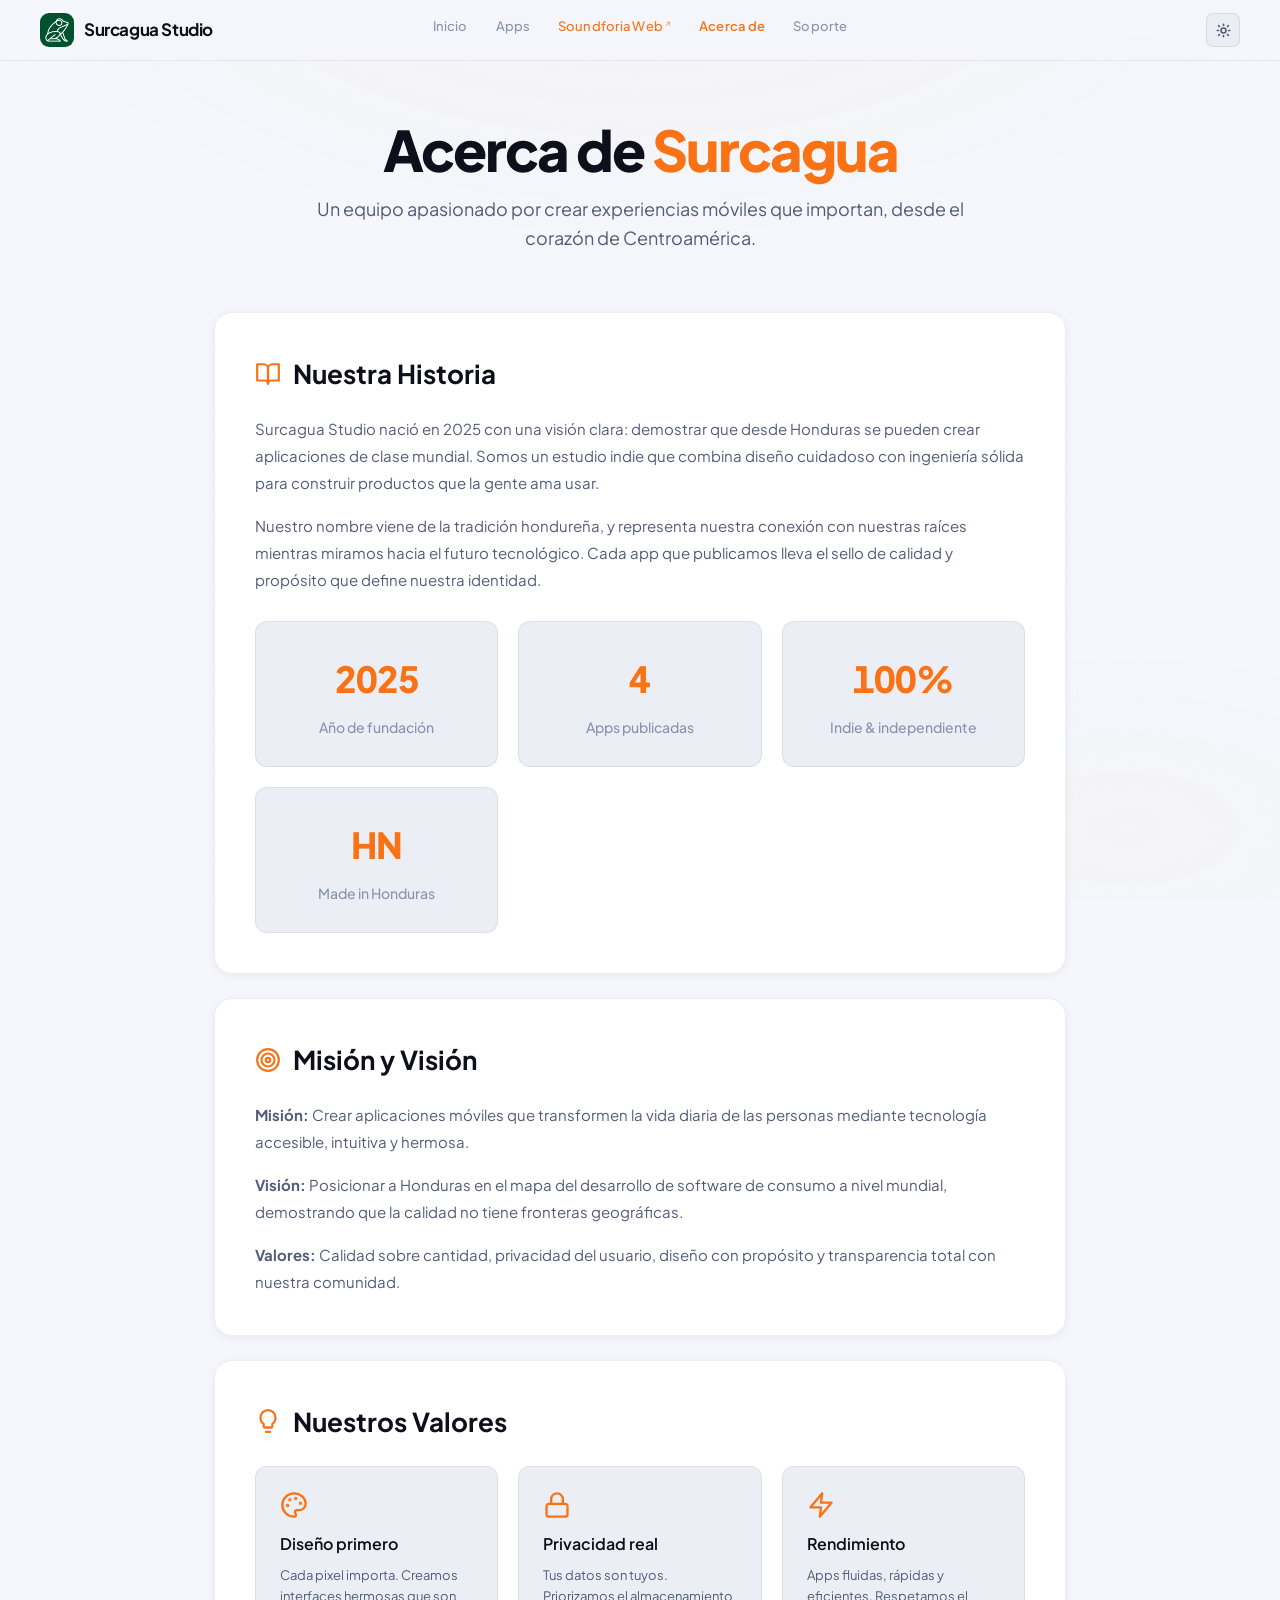
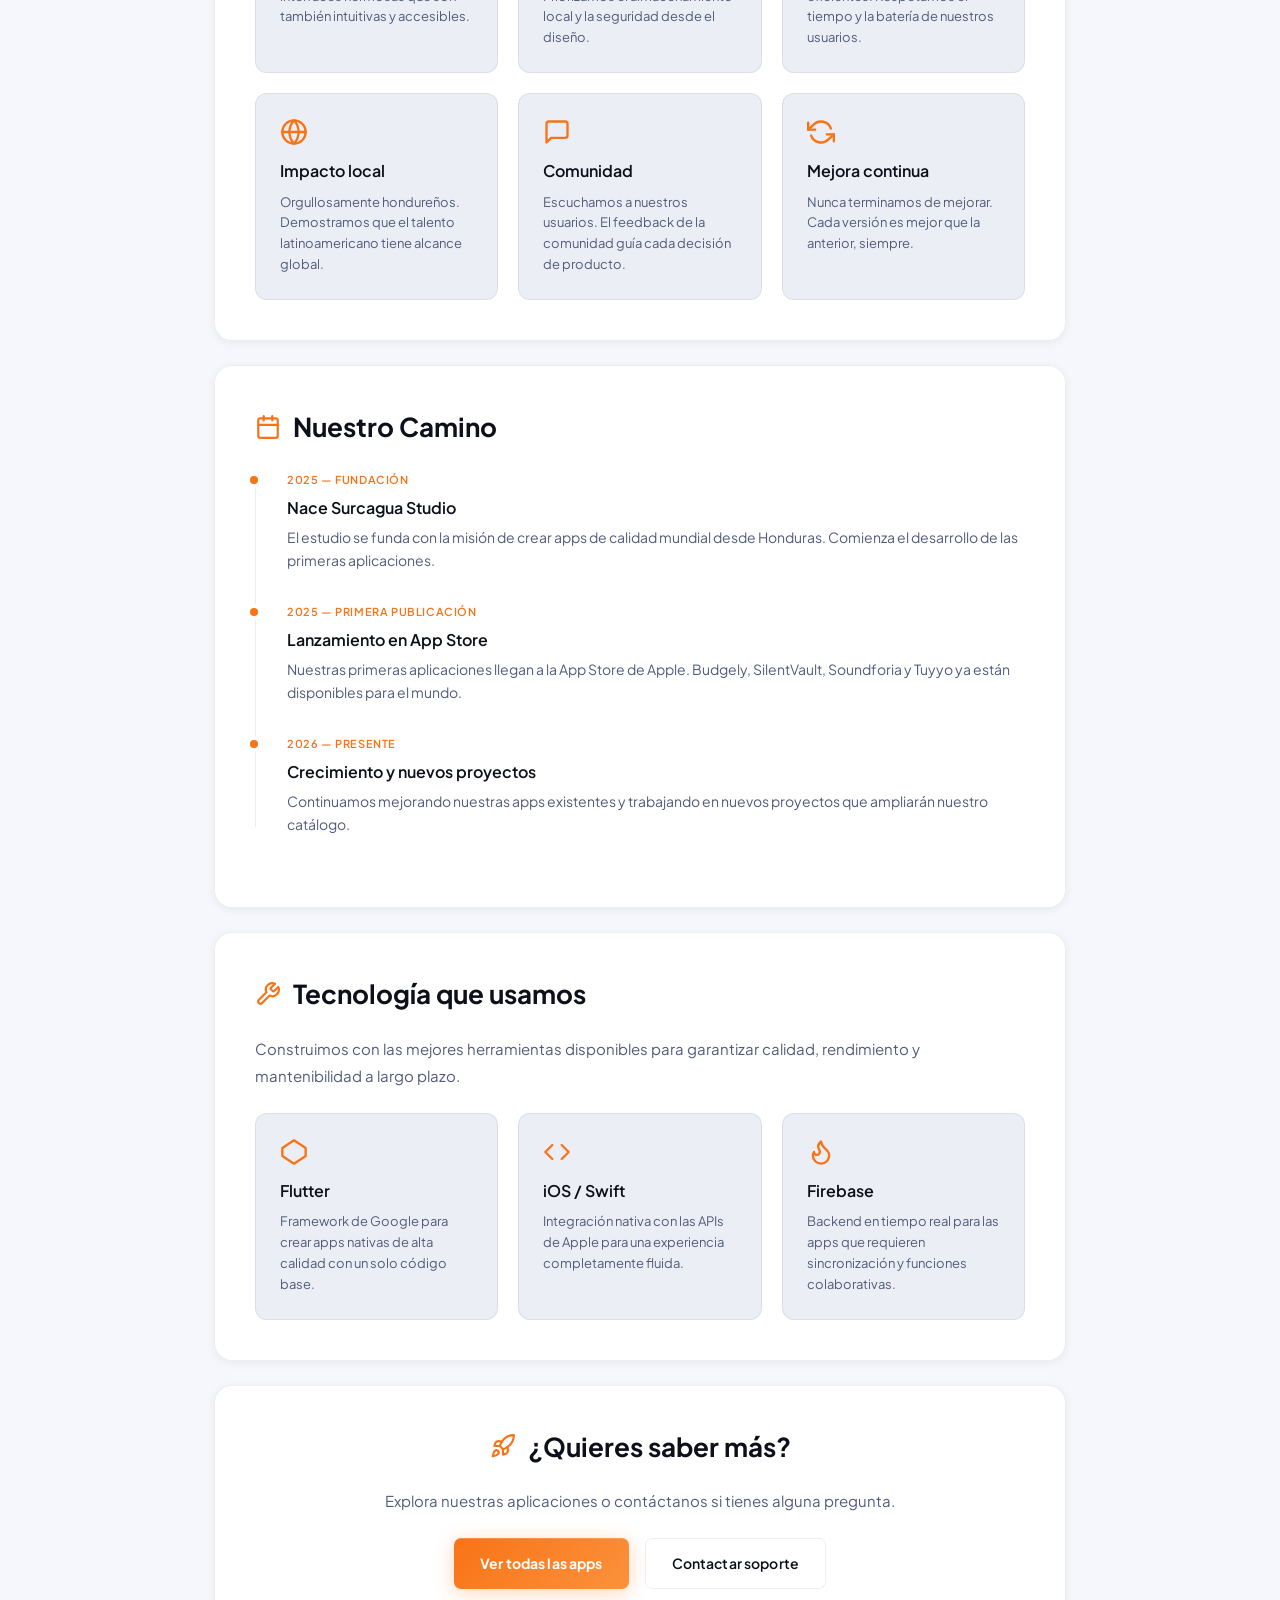
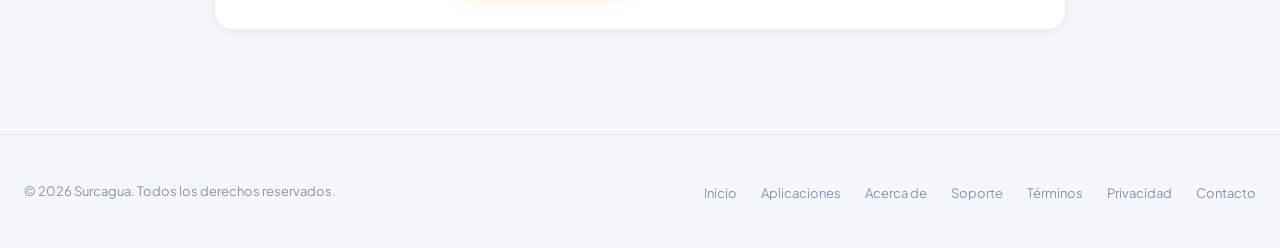
==== commit 2ee21627: "Usar logoFondo.png (fondo verde) como logo del navbar en todo el sitio Corrige la unificación anteri" ====
--- a/acerca-de/index.html
+++ b/acerca-de/index.html
@@ -24,7 +24,7 @@
     <nav class="navbar" id="navbar">
         <div class="navbar-inner">
             <a href="../index.html" class="logo">
-                <div class="logo-icon"><img src="../assets/logo.png" alt="Surcagua Studio"></div>
+                <div class="logo-icon"><img src="../assets/logoFondo.png" alt="Surcagua Studio"></div>
                 <span class="logo-text">Surcagua Studio</span>
             </a>
             <div class="nav-center" id="navLinks">
--- a/assets/css/main.css
+++ b/assets/css/main.css
@@ -161,11 +161,12 @@
 body.light-mode .navbar.scrolled { background: rgba(245,247,252,0.98); box-shadow: 0 1px 28px rgba(0,10,50,0.08); }
 
 .navbar-inner {
-    max-width: 1200px; margin: 0 auto; padding: 0 24px;
-    display: flex; align-items: center; justify-content: space-between; height: 60px;
-}
-
-.logo { display: flex; align-items: center; gap: 10px; text-decoration: none; color: var(--text-primary); flex-shrink: 0; }
+    max-width: 2200px; margin: 0 auto; padding: 0 40px;
+    display: grid; grid-template-columns: 1fr auto 1fr;
+    align-items: center; height: 60px;
+}
+
+.logo { display: flex; align-items: center; gap: 10px; text-decoration: none; color: var(--text-primary); flex-shrink: 0; justify-self: start; }
 .logo-icon {
     width: 34px; height: 34px;
     background: #ffffff;
@@ -176,10 +177,8 @@
 .logo-icon img {
     width: 100%; height: 100%;
     object-fit: cover;
-    object-position: center 35%;
+    object-position: center 18%;
     display: block;
-    transform: scale(1.8);
-    transform-origin: center 35%;
 }
 .logo-text {
     font-family: var(--font-display);
@@ -188,7 +187,7 @@
     color: var(--text-primary);
 }
 
-.nav-center { display: flex; align-items: center; gap: 2px; }
+.nav-center { display: flex; align-items: center; gap: 2px; justify-self: center; }
 .nav-link {
     text-decoration: none; color: var(--text-muted); font-size: 13px; font-weight: 500;
     padding: 8px 13px; border-radius: 6px;
@@ -200,7 +199,7 @@
 .nav-link[target="_blank"] { color: var(--accent-primary); }
 .nav-link[target="_blank"]::after { content: ' ↗'; font-size: 9px; opacity: 0.65; vertical-align: super; }
 
-.nav-actions { display: flex; align-items: center; gap: 8px; flex-shrink: 0; }
+.nav-actions { display: flex; align-items: center; gap: 8px; flex-shrink: 0; justify-self: end; }
 .theme-toggle {
     background: rgba(255,255,255,0.05); border: 1px solid rgba(255,255,255,0.09);
     cursor: pointer; display: flex; align-items: center; justify-content: center;
@@ -254,7 +253,7 @@
    HERO
 ═══════════════════════════════════════════ */
 .hero {
-    padding: 160px 24px 80px;
+    padding: 128px 24px 32px;
     text-align: center;
     max-width: 900px;
     margin: 0 auto;
@@ -270,8 +269,8 @@
 .hero-split .hero-content h1     { animation: fadeInUp 0.7s cubic-bezier(0.16,1,0.3,1) 0.1s  both; }
 .hero-split .hero-content p      { margin: 0 0 40px; animation: fadeInUp 0.7s cubic-bezier(0.16,1,0.3,1) 0.25s both; }
 .hero-split .hero-actions        { justify-content: flex-start; animation: fadeInUp 0.7s cubic-bezier(0.16,1,0.3,1) 0.35s both; }
-.hero-split .hero-stats          {
-    display: flex; flex-direction: column; gap: 12px;
+.hero-split .hero-stats {
+    display: flex; flex-direction: column; gap: 0;
     animation: fadeInUp 0.7s cubic-bezier(0.16,1,0.3,1) 0.2s both;
 }
 .hero-split .stat-item {
@@ -319,7 +318,7 @@
 }
 .hero p {
     font-size: 17px; color: var(--text-secondary);
-    max-width: 600px; margin: 0 auto 40px;
+    max-width: 600px; margin: 0 auto 28px;
     line-height: 1.75; font-weight: 400;
     animation: fadeInUp 0.7s ease 0.25s both;
 }
@@ -708,16 +707,20 @@
     overflow: hidden;
     border-top: 1px solid var(--border-color); border-bottom: 1px solid var(--border-color);
     padding: 13px 0; margin: 0 0 80px; position: relative; z-index: 2;
-    -webkit-mask-image: linear-gradient(90deg, transparent, black 8%, black 92%, transparent);
-    mask-image: linear-gradient(90deg, transparent, black 8%, black 92%, transparent);
+    -webkit-mask-image: linear-gradient(90deg, transparent, black 6%, black 94%, transparent);
+    mask-image: linear-gradient(90deg, transparent, black 6%, black 94%, transparent);
+}
+.marquee-strip:hover .marquee-inner { animation-play-state: paused; }
+.marquee-inner {
+    display: flex; width: max-content;
+    animation: marqueeScroll 22s linear infinite;
 }
 .marquee-track {
-    display: flex; gap: 28px; width: max-content;
-    animation: marqueeScroll 32s linear infinite;
-    align-items: center; font-size: 10px; font-weight: 600;
+    display: flex; gap: 30px; flex-shrink: 0; padding-right: 30px;
+    align-items: center; font-size: 10px; font-weight: 700;
     color: var(--text-muted); letter-spacing: 2px; text-transform: uppercase;
 }
-.marquee-dot { width: 3px; height: 3px; border-radius: 50%; background: var(--text-muted); flex-shrink: 0; opacity: 0.6; }
+.marquee-dot { width: 3px; height: 3px; border-radius: 50%; background: var(--text-muted); flex-shrink: 0; opacity: 0.5; }
 @keyframes marqueeScroll {
     from { transform: translateX(0); }
     to   { transform: translateX(-50%); }
@@ -754,123 +757,636 @@
 .skip-link:focus { top: 16px; }
 
 /* ═══════════════════════════════════════════
-   RESPONSIVE
-═══════════════════════════════════════════ */
-@media (max-width: 1366px) and (min-width: 1025px) {
-    .hero h1 { font-size: 58px; }
+   RESPONSIVE — WIDE DESKTOP (1281–1440px)
+═══════════════════════════════════════════ */
+@media (max-width: 1440px) {
+    .hero.hero-split { gap: 64px; }
+    .hero h1 { font-size: 62px; }
+}
+
+/* ═══════════════════════════════════════════
+   RESPONSIVE — DESKTOP (1025–1280px)
+═══════════════════════════════════════════ */
+@media (max-width: 1280px) {
+    .hero h1 { font-size: 54px; }
+    .hero.hero-split { gap: 48px; padding: 140px 32px 80px; }
     .section-container { padding-left: 32px; padding-right: 32px; }
-    .apps-grid { gap: 22px; }
-    .hero.hero-split { gap: 60px; }
-}
-@media (max-width: 1024px) and (min-width: 769px) {
+    .apps-grid { gap: 18px; }
+    .hero-split .hero-stats .desktop-dl-title { font-size: 21px; }
+}
+
+/* ═══════════════════════════════════════════
+   RESPONSIVE — TABLET LANDSCAPE (769–1024px)
+═══════════════════════════════════════════ */
+@media (max-width: 1024px) {
+    /* Navbar */
     .navbar-inner { padding: 0 20px; }
-    .hero { padding: 140px 32px 60px; }
-    .hero h1 { font-size: 50px; }
+
+    /* Hero */
+    .hero { padding: 134px 28px 56px; }
+    .hero h1 { font-size: 46px; letter-spacing: -1.8px; }
     .hero p { font-size: 16px; }
+    .hero.hero-split { gap: 36px; padding: 130px 28px 60px; }
+    .section-container { padding-left: 28px; padding-right: 28px; }
+
+    /* Desktop carousel column */
+    .hero-split .hero-stats .desktop-dl-title { font-size: 18px; margin-bottom: 14px; letter-spacing: -0.3px; }
+    .hero-split .hero-stats .desktop-dl-eyebrow { font-size: 9px; }
+    .hero-split .hero-stats .desk-carousel-desc { font-size: 12px; min-height: 36px; }
+    .hero-split .hero-stats .desk-dots { margin-bottom: 14px; }
+    .hero-split .hero-stats .desk-dl-meta { font-size: 11px; }
+    .btn-win-dl { padding: 16px 22px; font-size: 14px; gap: 10px; border-radius: 14px; }
+
+    /* Apps */
     .apps-grid { grid-template-columns: repeat(2,1fr); gap: 18px; }
-    .section-container { padding-left: 32px; padding-right: 32px; }
-    .support-grid { grid-template-columns: repeat(2,1fr); }
-    .modal-stats { grid-template-columns: repeat(2,1fr); }
+
+    /* Support */
+    .support-grid { grid-template-columns: repeat(2,1fr); gap: 20px; }
     .form-grid { grid-template-columns: repeat(2,1fr); }
-}
+
+    /* Modal */
+    .modal-stats { grid-template-columns: repeat(3,1fr); }
+
+    /* Lightbox nav — fix off-screen at tablet */
+    .lightbox-nav.prev { left: 10px; }
+    .lightbox-nav.next { right: 10px; }
+    .lightbox-content { max-width: 92vw; }
+}
+
+/* ═══════════════════════════════════════════
+   RESPONSIVE — TABLET PORTRAIT & LARGE PHONE (≤768px)
+═══════════════════════════════════════════ */
 @media (max-width: 768px) {
+    /* ── Navbar ── */
     .navbar-inner { height: 54px; padding: 0 16px; }
-    .logo-icon { width: 30px; height: 30px; font-size: 16px; border-radius: 8px; }
+    .logo-icon { width: 30px; height: 30px; border-radius: 8px; }
     .logo-text { font-size: 16px; }
     .mobile-menu-btn { display: flex; }
     .nav-center {
-        position: fixed; top: 54px; left: 0; right: 0; flex-direction: column;
-        background: rgba(9,9,14,0.97); backdrop-filter: blur(24px); -webkit-backdrop-filter: blur(24px);
-        padding: 12px 16px; gap: 4px; border-bottom: 1px solid rgba(255,255,255,0.05);
+        position: fixed; top: 54px; left: 0; right: 0;
+        flex-direction: column;
+        background: rgba(9,9,14,0.97);
+        backdrop-filter: blur(24px) saturate(1.4);
+        -webkit-backdrop-filter: blur(24px) saturate(1.4);
+        padding: 10px 14px 16px; gap: 3px;
+        border-bottom: 1px solid rgba(255,255,255,0.05);
         transform: translateY(-100%); opacity: 0; pointer-events: none;
-        transition: transform 0.3s ease, opacity 0.3s ease; z-index: 99;
+        transition: transform 0.32s cubic-bezier(0.16,1,0.3,1), opacity 0.32s ease;
+        z-index: 99;
     }
-    body.light-mode .nav-center { background: rgba(245,247,252,0.97); border-bottom: 1px solid rgba(0,15,60,0.06); }
+    body.light-mode .nav-center {
+        background: rgba(245,247,252,0.97);
+        border-bottom: 1px solid rgba(0,15,60,0.07);
+    }
     .nav-center.open { transform: translateY(0); opacity: 1; pointer-events: auto; }
-    .nav-center .nav-link { width: 100%; text-align: center; padding: 13px; font-size: 15px; border-radius: 8px; }
-    .hero { padding: 88px 20px 56px; }
-    .hero h1 { font-size: 40px; letter-spacing: -1.5px; margin-bottom: 18px; }
+    .nav-center .nav-link { width: 100%; text-align: center; padding: 12px 16px; font-size: 15px; border-radius: 8px; }
+
+    /* ── Hero general ── */
+    .hero { padding: 86px 20px 52px; }
+    .hero h1 { font-size: 38px; letter-spacing: -1.2px; margin-bottom: 16px; }
     .hero p { font-size: 16px; margin-bottom: 28px; }
-    .hero-actions { flex-direction: column; width: 100%; max-width: 300px; margin: 0 auto; }
+    .hero-badge { font-size: 10px; }
+    .hero-actions { flex-direction: column; width: 100%; max-width: 320px; margin: 0 auto; }
     .hero-actions .btn { width: 100%; justify-content: center; }
-    .hero-badge { font-size: 11px; }
-    .stats-bar { grid-template-columns: 1fr; gap: 14px; margin-bottom: 60px; padding: 0 20px; }
-    .hero.hero-split { grid-template-columns: 1fr; gap: 28px; padding: 88px 20px 56px; text-align: left; }
-    .hero-split .hero-actions { flex-direction: column; width: 100%; max-width: 300px; margin: 0; }
+
+    /* ── Hero split → single column ── */
+    .hero.hero-split {
+        grid-template-columns: 1fr; gap: 40px;
+        padding: 86px 20px 52px; text-align: left;
+    }
+    .hero-split .hero-content { order: 1; }
+    .hero-split .hero-stats  { order: 2; gap: 0; }
+    .hero-split .hero-actions { flex-direction: column; width: 100%; max-width: 320px; margin: 0; }
     .hero-split .hero-actions .btn { width: 100%; justify-content: center; }
-    .hero-split .hero-stats { flex-direction: row; flex-wrap: wrap; gap: 10px; }
-    .hero-split .stat-item { flex: 1; min-width: calc(50% - 5px); padding: 14px; flex-direction: column; gap: 6px; align-items: flex-start; }
-    .hero-split .stat-number { font-size: 28px; }
-    .section-container { padding: 0 20px 80px; }
-    .section-header { margin-bottom: 36px; }
-    .section-header h2 { font-size: 30px; }
+
+    /* ── Desktop carousel on mobile ── */
+    .hero-split .hero-stats .desktop-dl-eyebrow { font-size: 9px; letter-spacing: 1.2px; margin-bottom: 8px; }
+    .hero-split .hero-stats .desktop-dl-title { font-size: 22px; margin-bottom: 16px; }
+    .hero-split .hero-stats .desk-carousel { margin-bottom: 12px; }
+    .hero-split .hero-stats .desk-carousel-desc { font-size: 13px; text-align: center; min-height: 40px; padding: 0; margin-bottom: 10px; }
+    .hero-split .hero-stats .desk-dots { justify-content: center; margin-bottom: 16px; }
+    .hero-split .hero-stats .desk-dl-meta { text-align: center; font-size: 11px; }
+    .hero-desk-carousel { aspect-ratio: 16/10 !important; border-radius: 14px !important; }
+    .hero-desk-carousel .desk-slide img { border-radius: 14px; }
+    .hero-desk-carousel .desk-nav-btn { opacity: 0.9; }
+
+    /* Windows button full width on mobile */
+    .btn-win-dl { padding: 16px 20px; font-size: 15px; border-radius: 14px; gap: 10px; }
+    .win-dl-arrow { display: none; }
+
+    /* ── Stats bar ── */
+    .stats-bar { grid-template-columns: 1fr; gap: 12px; margin-bottom: 56px; padding: 0 20px; }
+
+    /* ── Apps ── */
+    .section-container { padding: 0 20px 72px; }
+    .section-header { margin-bottom: 32px; }
+    .section-header h2 { font-size: 28px; letter-spacing: -0.8px; }
     .apps-grid { grid-template-columns: 1fr; gap: 14px; }
     #homeAppsGrid .app-card:first-child { grid-column: 1; }
-    .app-card { padding: 22px; }
-    .app-icon { width: 56px; height: 56px; font-size: 24px; border-radius: 14px; }
+    .app-card { padding: 20px; }
+    .app-icon { width: 54px; height: 54px; border-radius: 14px; }
     .app-card-info h3 { font-size: 16px; }
-    .support-grid { grid-template-columns: 1fr; gap: 16px; }
-    .support-card { padding: 24px; }
+
+    /* ── Marquee ── */
+    .marquee-strip { margin-bottom: 52px; }
+
+    /* ── Modal — bottom sheet on mobile ── */
+    .modal-overlay { padding: 0; align-items: flex-end; }
+    .modal {
+        border-radius: 24px 24px 0 0;
+        max-height: 92dvh; max-width: 100%; width: 100%;
+        transform: translateY(40px) scale(1);
+    }
+    .modal-overlay.active .modal { transform: translateY(0) scale(1); }
+    .modal-hero { padding: 24px 20px 20px; }
+    .modal-body { padding: 20px 20px 36px; }
+    .modal-stats { grid-template-columns: repeat(3,1fr); gap: 10px; margin-bottom: 24px; }
+    .modal-stat { padding: 12px; }
+    .modal-stat .val { font-size: 17px; }
+    .modal-stat .lbl { font-size: 9px; }
+    .modal-app-header { flex-wrap: wrap; gap: 14px; }
+    .modal-app-title h2 { font-size: 22px; }
+    #modalHeaderAction { order: 3; width: 100%; margin-left: 0; margin-top: 2px; }
+    .btn-store-header { width: 100%; justify-content: center; padding: 12px 18px; }
+    .modal-section { margin-bottom: 22px; }
+    .modal-actions { flex-direction: column; gap: 10px; }
+    .modal-actions .btn { width: 100%; justify-content: center; }
+
+    /* ── Screenshots ── */
+    .screenshot-image { width: 148px; height: 320px; }
+    .screenshot-nav { display: none !important; }
+    .screenshots-container { padding: 14px 14px 18px; gap: 12px; }
+
+    /* ── Lightbox ── */
+    .lightbox-overlay { padding: 16px; }
+    .lightbox-content { max-width: 100%; max-height: 100%; }
+    .lightbox-nav { width: 40px; height: 40px; }
+    .lightbox-nav.prev { left: 6px; }
+    .lightbox-nav.next { right: 6px; }
+    .lightbox-close { top: 10px; right: 10px; width: 40px; height: 40px; }
+    .lightbox-image { max-height: 80dvh; max-width: 100%; border-radius: 14px; }
+    .lightbox-counter { position: static; margin-top: 12px; transform: none; }
+
+    /* ── Support ── */
+    .support-hero { padding: 100px 20px 48px; }
+    .support-hero h1 { font-size: clamp(28px,7vw,42px); }
+    .support-hero p { font-size: 15px; }
+    .support-grid { grid-template-columns: 1fr; gap: 14px; }
+    .support-card { padding: 22px; }
+    .support-form-section { padding: 0 20px 80px; }
+    .support-form-wrapper { padding: 24px 20px; border-radius: var(--radius-lg); }
+    .support-form-wrapper h2 { font-size: 22px; }
     .form-grid { grid-template-columns: 1fr; gap: 14px; }
     .form-group.full-width { grid-column: 1; }
-    .support-form-wrapper { padding: 24px; border-radius: var(--radius-md); }
-    .form-submit { flex-direction: column; gap: 16px; align-items: flex-start; }
+    .form-submit { flex-direction: column; gap: 14px; align-items: stretch; }
     .form-submit .btn { width: 100%; justify-content: center; }
-    .privacy-note { font-size: 12px; text-align: center; width: 100%; }
-    .modal-hero, .modal-body { padding-left: 20px; padding-right: 20px; }
-    .modal-hero { padding-top: 28px; padding-bottom: 28px; }
-    .modal-stats { grid-template-columns: 1fr; gap: 12px; }
-    .modal-actions { flex-direction: column; gap: 12px; }
-    .modal-actions .btn { width: 100%; justify-content: center; }
-    .screenshot-image { width: 155px; height: 336px; }
-    .screenshot-nav { display: none !important; }
-    .screenshots-container { padding: 16px 16px 20px; gap: 12px; }
-    .lightbox-nav { width: 42px; height: 42px; }
-    .lightbox-nav.prev { left: 8px; }
-    .lightbox-nav.next { right: 8px; }
-    .lightbox-close { top: 12px; right: 12px; }
-    .lightbox-image { max-height: 75vh; max-width: 90vw; }
-    .lightbox-counter { position: static; margin-top: 14px; transform: none; }
-    .footer-inner { flex-direction: column; text-align: center; gap: 16px; }
-    .footer-links { flex-wrap: wrap; justify-content: center; gap: 14px; }
-    .legal-content { padding: 24px; }
-    .about-hero { padding: 88px 20px 40px; }
-    .about-hero h1 { font-size: 36px; }
-    .about-section { padding: 28px 20px; }
-    .about-stats { grid-template-columns: 1fr; }
-    .timeline { padding-left: 24px; }
-    .values-grid, .team-grid { grid-template-columns: 1fr; }
-}
+    .privacy-note { font-size: 11px; text-align: center; width: 100%; }
+    .faq-section { padding: 0 20px 60px; }
+    .faq-section h2 { font-size: 26px; margin-bottom: 24px; }
+    .faq-question { font-size: 14px; padding: 18px 18px; }
+
+    /* ── Footer ── */
+    .footer { padding: 36px 20px; }
+    .footer-inner { flex-direction: column; align-items: center; text-align: center; gap: 18px; }
+    .footer-links { flex-wrap: wrap; justify-content: center; gap: 12px 18px; }
+    .footer-links a { font-size: 13px; }
+
+    /* ── Legal ── */
+    .legal-content { padding: 24px 20px; border-radius: var(--radius-md); }
+    .legal-section h2 { font-size: 19px; }
+    .legal-section h3 { font-size: 15px; }
+
+    /* ── About ── */
+    .about-hero { padding: 86px 20px 36px; }
+    .about-hero h1 { font-size: 34px; letter-spacing: -1px; }
+    .about-hero p { font-size: 15px; }
+    .about-content { padding: 0 20px 64px; }
+    .about-section { padding: 26px 20px; margin-bottom: 16px; }
+    .about-section h2 { font-size: 21px; }
+    .about-stats { grid-template-columns: repeat(2,1fr); gap: 14px; margin-top: 20px; }
+    .about-stat-card { padding: 20px 16px; }
+    .about-stat-number { font-size: 30px; }
+    .about-stat-label { font-size: 13px; }
+    .timeline { padding-left: 22px; }
+    .timeline-item { margin-bottom: 24px; }
+    .values-grid { grid-template-columns: 1fr; gap: 12px; margin-top: 18px; }
+    .team-grid { grid-template-columns: 1fr; gap: 12px; }
+    .value-card { padding: 20px; }
+}
+
+/* ═══════════════════════════════════════════
+   RESPONSIVE — MOBILE (≤480px)
+═══════════════════════════════════════════ */
 @media (max-width: 480px) {
+    /* Navbar */
     .navbar-inner { height: 50px; padding: 0 14px; }
     .logo-text { font-size: 15px; }
     .nav-center { top: 50px; }
-    .hero { padding: 78px 18px 48px; }
-    .hero h1 { font-size: 34px; letter-spacing: -1px; }
+
+    /* Hero */
+    .hero { padding: 74px 18px 44px; }
+    .hero.hero-split { padding: 74px 18px 44px; gap: 32px; }
+    .hero h1 { font-size: 32px; letter-spacing: -1px; }
     .hero p { font-size: 15px; }
-    .section-header h2 { font-size: 26px; }
+    .hero.hero-split .hero-actions { max-width: 100%; }
+
+    /* Carousel */
+    .hero-split .hero-stats .desktop-dl-title { font-size: 20px; }
+    .hero-split .hero-stats .desk-carousel-desc { font-size: 12px; min-height: 38px; }
+    .btn-win-dl { padding: 15px 18px; font-size: 14px; gap: 8px; border-radius: 12px; }
+    .win-icon svg { width: 18px; height: 18px; }
+    .desk-dl-meta { font-size: 11px; }
+
+    /* Apps */
+    .section-container { padding: 0 18px 60px; }
+    .section-header h2 { font-size: 24px; }
     .app-card { padding: 18px; }
-    .app-icon { width: 50px; height: 50px; font-size: 22px; }
-    .btn { padding: 12px 22px; font-size: 14px; }
-    .legal-content { padding: 20px; }
-    .legal-intro { padding: 16px; }
-    .legal-section h2 { font-size: 18px; }
-    .about-hero h1 { font-size: 30px; }
-    .about-section { padding: 22px 18px; }
-    .about-stat-number { font-size: 32px; }
-}
+    .app-icon { width: 50px; height: 50px; border-radius: 12px; }
+    .btn { padding: 12px 20px; font-size: 13px; }
+
+    /* Modal */
+    .modal-hero { padding: 20px 16px 16px; }
+    .modal-body { padding: 16px 16px 28px; }
+    .modal-stat .val { font-size: 15px; }
+    .modal-app-icon { width: 64px; height: 64px; border-radius: 16px; }
+    .modal-app-title h2 { font-size: 20px; }
+    .modal-section h3 { font-size: 10px; }
+
+    /* Screenshots */
+    .screenshot-image { width: 136px; height: 295px; }
+
+    /* Legal */
+    .legal-content { padding: 18px 16px; }
+    .legal-intro { padding: 14px; }
+    .legal-section h2 { font-size: 17px; }
+
+    /* About */
+    .about-hero h1 { font-size: 28px; }
+    .about-section { padding: 20px 16px; }
+    .about-stat-number { font-size: 28px; }
+    .about-stats { grid-template-columns: 1fr 1fr; gap: 10px; }
+
+    /* Support */
+    .support-form-wrapper { padding: 20px 16px; }
+}
+
+/* ═══════════════════════════════════════════
+   RESPONSIVE — SMALL PHONES (≤360px)
+═══════════════════════════════════════════ */
+@media (max-width: 360px) {
+    .logo-text { display: none; }
+    .hero.hero-split { padding: 70px 16px 40px; }
+    .hero h1 { font-size: 28px; }
+    .hero p { font-size: 14px; }
+    .hero-split .hero-stats .desktop-dl-title { font-size: 18px; }
+    .hero-split .hero-stats .desk-carousel-desc { font-size: 11px; }
+    .btn-win-dl { font-size: 13px; padding: 14px 14px; border-radius: 10px; gap: 8px; }
+    .win-icon svg { width: 16px; height: 16px; }
+    .win-label { font-size: 13px; }
+    .modal-hero { padding: 18px 14px 14px; }
+    .modal-body { padding: 14px 14px 24px; }
+    .about-stats { grid-template-columns: 1fr; }
+    .support-form-wrapper { padding: 18px 14px; }
+    .footer-links { gap: 10px 14px; }
+    .section-container { padding: 0 16px 52px; }
+}
+
+/* ═══════════════════════════════════════════
+   RESPONSIVE — LANDSCAPE PHONES
+═══════════════════════════════════════════ */
 @media (max-height: 500px) and (orientation: landscape) {
-    .hero { padding-top: 88px; padding-bottom: 36px; }
-    .hero h1 { font-size: 30px; margin-bottom: 14px; }
-    .hero p { font-size: 14px; margin-bottom: 20px; }
-    .navbar-inner { height: 50px; }
-    .nav-center { top: 50px; }
-}
-@media (min-width: 1024px) and (max-width: 1366px) {
-    .apps-grid { grid-template-columns: repeat(2,1fr); gap: 22px; }
-    .support-grid { grid-template-columns: repeat(2,1fr); }
-}
+    .navbar-inner { height: 48px; }
+    .nav-center { top: 48px; }
+    .hero { padding: 68px 20px 32px; }
+    .hero h1 { font-size: 28px; margin-bottom: 10px; }
+    .hero p { font-size: 14px; margin-bottom: 18px; }
+    .hero.hero-split { padding: 68px 20px 32px; gap: 24px; }
+    .hero-split .hero-stats .desktop-dl-title { font-size: 15px; margin-bottom: 8px; }
+    .hero-desk-carousel { aspect-ratio: 21/9 !important; }
+    .hero-split .hero-stats .desk-carousel { margin-bottom: 8px; }
+    .hero-split .hero-stats .desk-carousel-desc { display: none; }
+    .hero-split .hero-stats .desk-dots { margin-bottom: 10px; }
+    .hero-split .hero-stats .desktop-dl-eyebrow { display: none; }
+    .btn-win-dl { padding: 13px 18px; font-size: 14px; }
+    .modal { max-height: 96dvh; }
+}
+
+/* ═══════════════════════════════════════════
+   ACCESSIBILITY
+═══════════════════════════════════════════ */
 @media (prefers-reduced-motion: reduce) {
-    * { animation-duration: 0.01ms !important; animation-iteration-count: 1 !important; transition-duration: 0.01ms !important; }
-    .marquee-track { animation: none; }
-}
+    *, *::before, *::after {
+        animation-duration: 0.01ms !important;
+        animation-iteration-count: 1 !important;
+        transition-duration: 0.01ms !important;
+    }
+    .marquee-inner { animation: none; }
+}
+
+/* ═══════════════════════════════════════════
+   DESKTOP DOWNLOAD SECTION — Soundforia
+═══════════════════════════════════════════ */
+#desktopSection:empty { display: none; }
+
+.desktop-dl-block {
+    border-top: 1px solid var(--border-color);
+    padding-top: 32px;
+    margin-bottom: 28px;
+}
+
+.desktop-dl-eyebrow {
+    font-size: 10px; font-weight: 700;
+    text-transform: uppercase; letter-spacing: 1.4px;
+    color: var(--accent-primary);
+    margin-bottom: 10px;
+    display: flex; align-items: center; gap: 8px;
+}
+.desktop-dl-eyebrow::before {
+    content: '';
+    display: inline-block;
+    width: 20px; height: 2px;
+    background: var(--accent-primary);
+    border-radius: 1px;
+}
+
+.desktop-dl-title {
+    font-family: var(--font-display);
+    font-size: 26px; font-weight: 800;
+    letter-spacing: -0.8px; line-height: 1.15;
+    color: var(--text-primary);
+    margin-bottom: 22px;
+}
+
+/* ── Carousel ── */
+.desk-carousel {
+    position: relative;
+    border-radius: 20px; overflow: hidden;
+    background: var(--bg-card);
+    aspect-ratio: 16 / 10;
+    box-shadow:
+        0 2px 0 rgba(255,255,255,0.05) inset,
+        0 12px 40px rgba(0,0,0,0.32),
+        0 2px 8px rgba(0,0,0,0.18);
+    border: 1px solid var(--border-color);
+    margin-bottom: 16px;
+    cursor: zoom-in;
+    user-select: none;
+    -webkit-user-select: none;
+}
+.desk-carousel:active { cursor: grabbing; }
+.desk-carousel .desk-nav-btn { cursor: pointer; }
+
+.desk-slide {
+    position: absolute; inset: 0;
+    opacity: 0; pointer-events: none;
+    will-change: opacity, transform;
+}
+.desk-slide.active {
+    opacity: 1; pointer-events: auto;
+}
+.desk-slide img {
+    width: 100%; height: 100%;
+    object-fit: cover; display: block;
+    border-radius: 20px;
+    pointer-events: none;
+}
+
+/* Navigation arrows */
+.desk-nav-btn {
+    position: absolute; top: 50%; transform: translateY(-50%);
+    width: 40px; height: 40px; min-height: unset;
+    border-radius: 50%; border: 1px solid rgba(255,255,255,0.14);
+    background: rgba(0,0,0,0.62);
+    backdrop-filter: blur(14px) saturate(1.3);
+    -webkit-backdrop-filter: blur(14px) saturate(1.3);
+    color: rgba(255,255,255,0.9);
+    display: flex; align-items: center; justify-content: center;
+    cursor: pointer; z-index: 10;
+    opacity: 0;
+    transition: opacity 0.22s ease, background 0.22s ease, transform 0.25s cubic-bezier(0.34,1.56,0.64,1), border-color 0.22s ease;
+}
+.desk-carousel:hover .desk-nav-btn { opacity: 1; }
+.desk-nav-btn:hover {
+    background: var(--accent-primary);
+    border-color: transparent;
+    transform: translateY(-50%) scale(1.12);
+}
+.desk-nav-prev { left: 14px; }
+.desk-nav-next { right: 14px; }
+
+/* Slide counter badge */
+.desk-slide-counter {
+    position: absolute; bottom: 14px; right: 14px;
+    background: rgba(0,0,0,0.55);
+    backdrop-filter: blur(10px);
+    -webkit-backdrop-filter: blur(10px);
+    color: rgba(255,255,255,0.88);
+    font-size: 11px; font-weight: 600;
+    padding: 5px 11px; border-radius: 6px;
+    letter-spacing: 0.04em;
+    border: 1px solid rgba(255,255,255,0.1);
+    pointer-events: none;
+    z-index: 5;
+}
+
+/* ── Description ── */
+.desk-carousel-desc {
+    font-size: 14px; color: var(--text-secondary);
+    line-height: 1.72; text-align: center;
+    min-height: 48px; padding: 0 12px;
+    transition: opacity 0.22s ease;
+    margin-bottom: 16px;
+}
+
+/* ── Dots ── */
+.desk-dots {
+    display: flex; justify-content: center;
+    align-items: center; gap: 7px;
+    margin-bottom: 28px;
+}
+.desk-dot {
+    width: 7px; height: 7px; border-radius: 50%;
+    background: var(--border-color);
+    border: none; padding: 0; cursor: pointer;
+    min-height: unset; flex-shrink: 0;
+    transition: all 0.38s cubic-bezier(0.34,1.56,0.64,1);
+    outline: none;
+}
+.desk-dot.active {
+    background: var(--accent-primary);
+    width: 24px; border-radius: 4px;
+}
+.desk-dot:hover:not(.active) {
+    background: var(--text-muted);
+    transform: scale(1.3);
+}
+
+/* ── Windows download button ── */
+.btn-win-dl {
+    display: flex; align-items: center; justify-content: center;
+    gap: 13px; width: 100%;
+    padding: 20px 30px;
+    border-radius: 18px;
+    background: #0f172a;
+    color: #ffffff;
+    border: 1px solid rgba(255,255,255,0.07);
+    font-family: var(--font-family);
+    font-size: 16px; font-weight: 700; letter-spacing: -0.15px;
+    text-decoration: none; cursor: pointer;
+    position: relative; overflow: hidden;
+    min-height: unset;
+    transition:
+        transform 0.42s cubic-bezier(0.16,1,0.3,1),
+        box-shadow 0.42s cubic-bezier(0.16,1,0.3,1),
+        border-color 0.42s ease;
+    box-shadow:
+        0 4px 24px rgba(0,0,0,0.38),
+        0 1px 0 rgba(255,255,255,0.05) inset;
+}
+body.light-mode .btn-win-dl {
+    background: #1e293b;
+    border-color: rgba(255,255,255,0.1);
+    box-shadow: 0 4px 24px rgba(0,10,40,0.22), 0 1px 0 rgba(255,255,255,0.08) inset;
+}
+
+/* Shimmer sweep */
+.win-shimmer {
+    position: absolute; inset: 0;
+    background: linear-gradient(
+        105deg,
+        transparent 35%,
+        rgba(255,255,255,0.06) 45%,
+        rgba(255,255,255,0.1) 50%,
+        rgba(255,255,255,0.06) 55%,
+        transparent 65%
+    );
+    background-size: 200% 100%;
+    background-position: -100% 0;
+    transition: background-position 0s;
+}
+.btn-win-dl:hover .win-shimmer {
+    background-position: 200% 0;
+    transition: background-position 0.65s ease;
+}
+
+/* Blue glow layer */
+.btn-win-dl::before {
+    content: '';
+    position: absolute; inset: 0;
+    border-radius: inherit;
+    background: linear-gradient(130deg, rgba(0,120,212,0.2) 0%, rgba(0,188,242,0.12) 100%);
+    opacity: 0;
+    transition: opacity 0.42s ease;
+}
+.btn-win-dl:hover { transform: translateY(-3px); border-color: rgba(0,120,212,0.44); }
+.btn-win-dl:hover::before { opacity: 1; }
+.btn-win-dl:hover {
+    box-shadow:
+        0 14px 44px rgba(0,120,212,0.3),
+        0 4px 16px rgba(0,0,0,0.4),
+        0 1px 0 rgba(255,255,255,0.1) inset;
+}
+.btn-win-dl:active { transform: translateY(-1px) scale(0.995); }
+
+.win-icon, .win-label, .win-dl-arrow { position: relative; z-index: 2; }
+.win-icon { display: flex; align-items: center; flex-shrink: 0; }
+
+@keyframes arrowBounce {
+    0%, 100% { transform: translateY(0); }
+    50%       { transform: translateY(5px); }
+}
+.btn-win-dl:hover .win-dl-arrow {
+    animation: arrowBounce 0.75s ease infinite;
+}
+.win-dl-arrow { display: flex; align-items: center; margin-left: auto; opacity: 0.8; transition: opacity 0.25s ease; }
+.btn-win-dl:hover .win-dl-arrow { opacity: 1; }
+
+.desk-dl-meta {
+    text-align: center; font-size: 12px;
+    color: var(--text-muted); margin-top: 10px;
+    font-weight: 500; letter-spacing: 0.02em;
+}
+
+/* Hero column desktop section spacing */
+.hero-split .hero-stats .desktop-dl-eyebrow { margin-bottom: 8px; }
+.hero-split .hero-stats .desktop-dl-title   { margin-bottom: 16px; font-size: 22px; }
+.hero-split .hero-stats .desk-carousel      { margin-bottom: 14px; }
+.hero-split .hero-stats .desk-carousel-desc { margin-bottom: 10px; text-align: left; padding: 0; font-size: 13px; min-height: 40px; }
+.hero-split .hero-stats .desk-dots          { justify-content: center; margin-bottom: 18px; }
+.hero-split .hero-stats .desk-dl-meta       { margin-top: 8px; text-align: left; }
+
+/* Hero carousel aspect ratio (wider for hero column) */
+.hero-desk-carousel { aspect-ratio: 16 / 9 !important; }
+
+/* ═══════════════════════════════════════════
+   DESKTOP PROMO (Proyector download, centered)
+═══════════════════════════════════════════ */
+.desktop-promo {
+    padding: 32px 24px 80px;
+    border-top: 1px solid var(--border-color);
+}
+.desktop-promo-inner {
+    max-width: 560px; margin: 0 auto;
+    text-align: center;
+    animation: fadeInUp 0.7s cubic-bezier(0.16,1,0.3,1) 0.2s both;
+}
+.desktop-promo .desktop-dl-eyebrow { justify-content: center; }
+.desktop-promo .desktop-dl-title { margin-bottom: 24px; }
+.desktop-promo .btn-win-dl { max-width: 420px; margin: 0 auto; }
+
+@media (max-width: 640px) {
+    .desktop-promo { padding: 48px 20px 90px; }
+}
+
+/* ═══════════════════════════════════════════
+   TOOL PROMO (Conversor de Acordes, centered)
+═══════════════════════════════════════════ */
+.tool-promo {
+    padding: 64px 24px 100px;
+    border-top: 1px solid var(--border-color);
+}
+.tool-promo-inner {
+    max-width: 620px; margin: 0 auto;
+    text-align: center;
+    animation: fadeInUp 0.7s cubic-bezier(0.16,1,0.3,1) 0.2s both;
+}
+.tool-promo .desktop-dl-eyebrow { justify-content: center; }
+.tool-promo .desktop-dl-title { margin-bottom: 16px; }
+.tool-promo-desc {
+    font-size: 15px; color: var(--text-secondary);
+    line-height: 1.75; max-width: 520px;
+    margin: 0 auto 32px;
+}
+.tool-feature-list {
+    display: flex; flex-wrap: wrap; justify-content: center;
+    gap: 10px; margin-bottom: 32px;
+}
+.tool-feature {
+    display: flex; align-items: center; gap: 8px;
+    padding: 10px 16px;
+    background: var(--bg-card); border: 1px solid var(--border-color);
+    border-radius: 999px;
+    font-size: 13px; font-weight: 500; color: var(--text-secondary);
+    transition: var(--transition-fast);
+}
+.tool-feature:hover { border-color: var(--border-glow); color: var(--text-primary); }
+.tool-feature svg { color: var(--accent-primary); flex-shrink: 0; }
+
+@media (max-width: 640px) {
+    .tool-promo { padding: 48px 20px 90px; }
+    .tool-feature-list { gap: 8px; }
+    .tool-feature { font-size: 12.5px; padding: 9px 14px; }
+}
+
+/* Responsive adjustments */
+@media (max-width: 768px) {
+    .desktop-dl-title { font-size: 22px; }
+    .desk-carousel { border-radius: 14px; aspect-ratio: 4/3; }
+    .desk-slide img { border-radius: 14px; }
+    .desk-nav-btn { width: 36px; height: 36px; opacity: 0.85; }
+    .btn-win-dl { padding: 17px 22px; font-size: 15px; border-radius: 14px; gap: 11px; }
+    .desk-carousel-desc { font-size: 13px; }
+    .hero-split .hero-stats .desk-carousel-desc { text-align: center; }
+    .hero-split .hero-stats .desk-dots { justify-content: center; }
+    .hero-split .hero-stats .desk-dl-meta { text-align: center; }
+}
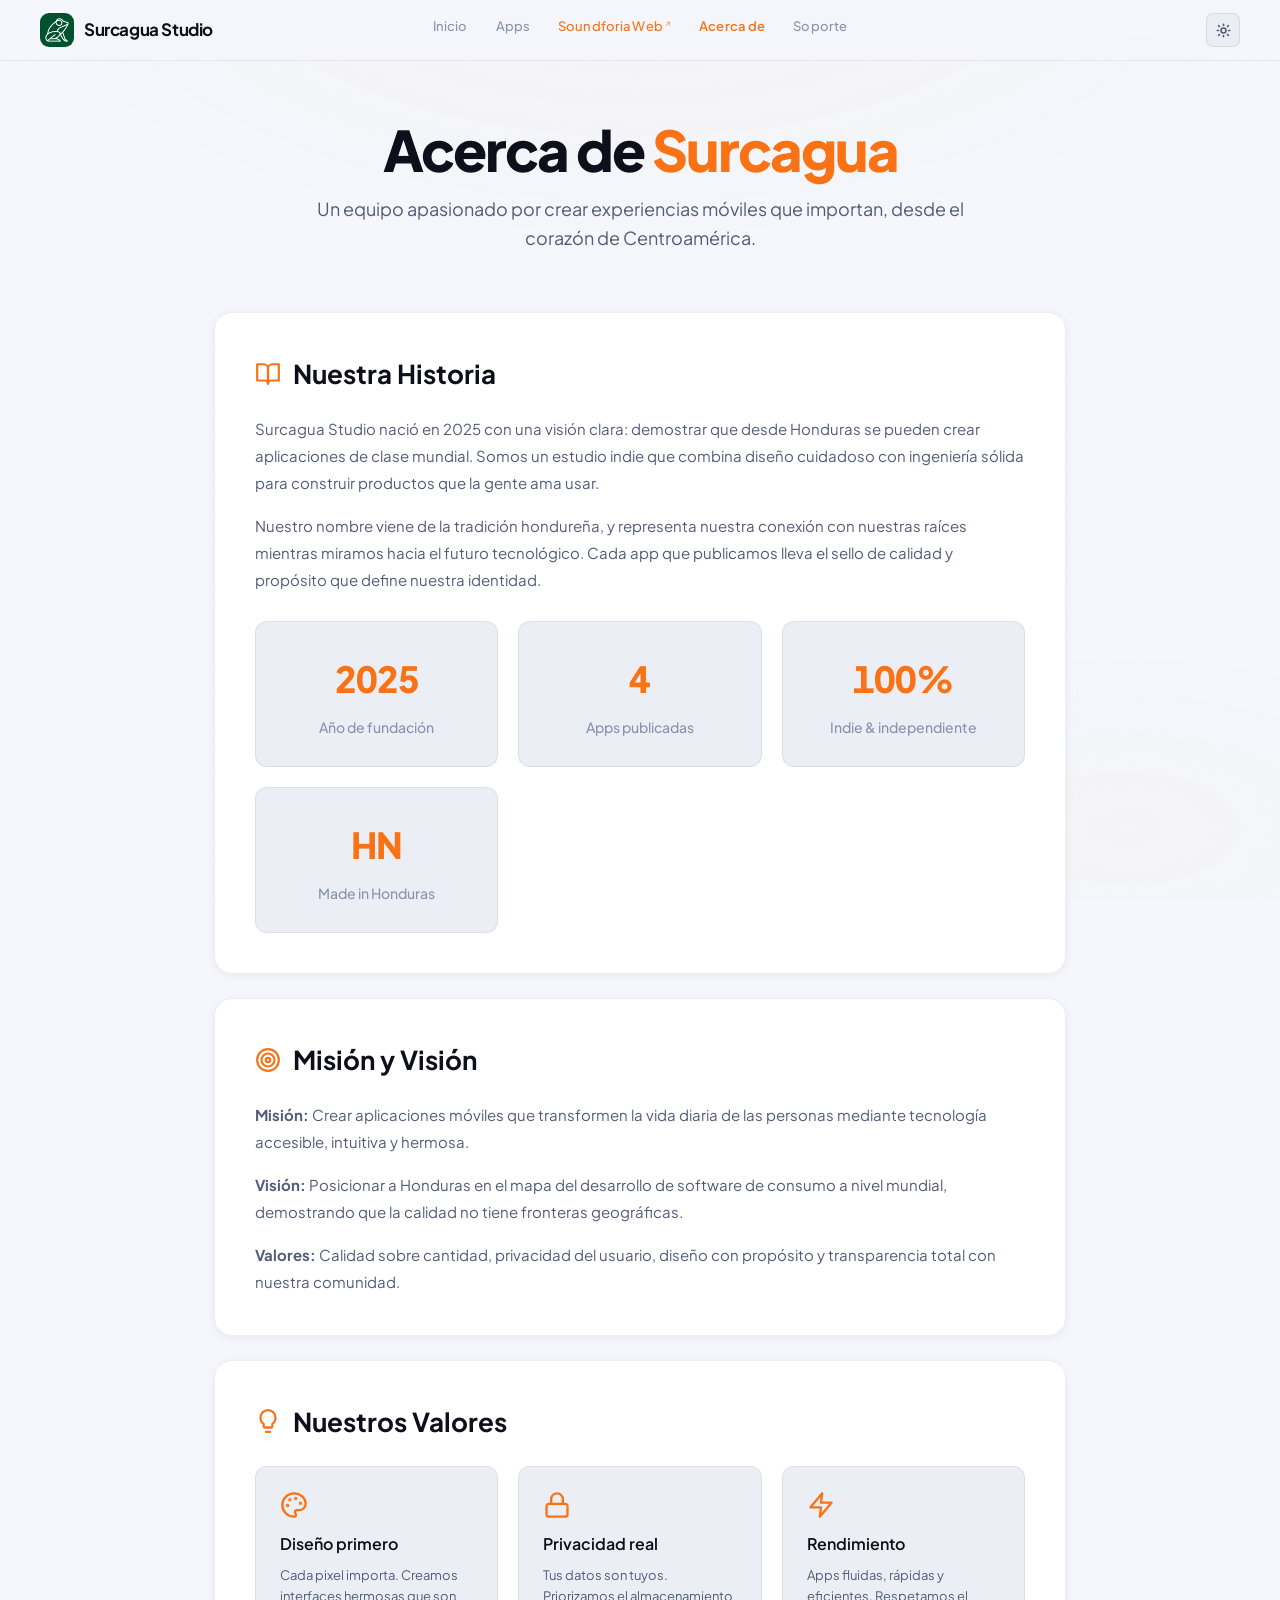
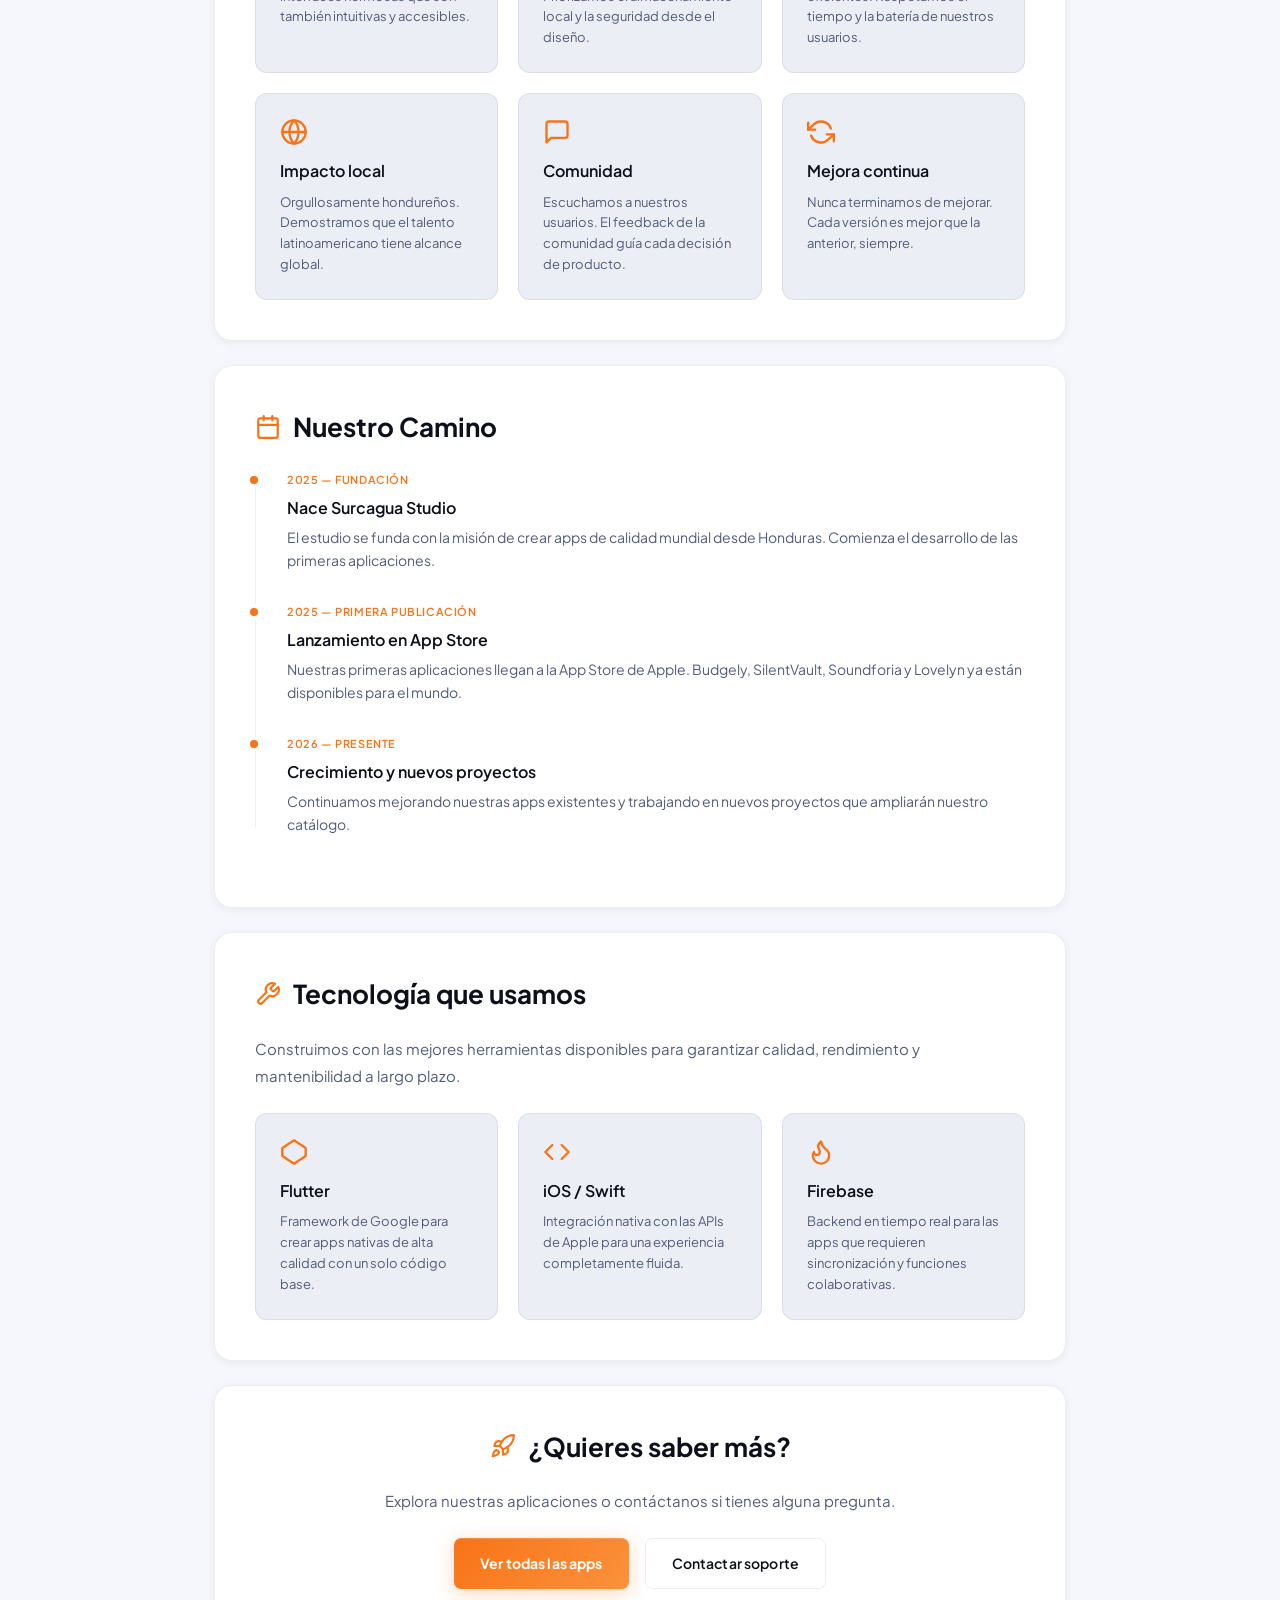
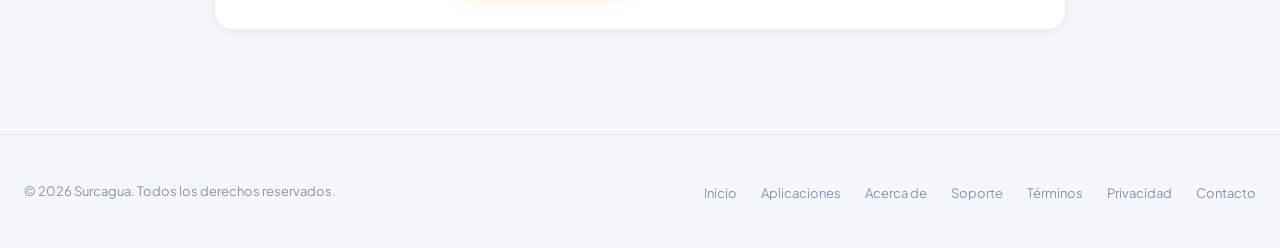
==== commit 6c7f9d2e: "Renombrar Tuyyo a Lovelyn (ya disponible) y actualizar datos de Soundforia - Lovelyn: nueva marca, d" ====
--- a/acerca-de/index.html
+++ b/acerca-de/index.html
@@ -132,7 +132,7 @@
                     <div class="timeline-item">
                         <div class="timeline-date">2025 — Primera publicación</div>
                         <div class="timeline-title">Lanzamiento en App Store</div>
-                        <div class="timeline-desc">Nuestras primeras aplicaciones llegan a la App Store de Apple. Budgely, SilentVault, Soundforia y Tuyyo ya están disponibles para el mundo.</div>
+                        <div class="timeline-desc">Nuestras primeras aplicaciones llegan a la App Store de Apple. Budgely, SilentVault, Soundforia y Lovelyn ya están disponibles para el mundo.</div>
                     </div>
                     <div class="timeline-item">
                         <div class="timeline-date">2026 — Presente</div>
--- a/assets/css/main.css
+++ b/assets/css/main.css
@@ -795,7 +795,7 @@
     .hero-split .hero-stats .desk-carousel-desc { font-size: 12px; min-height: 36px; }
     .hero-split .hero-stats .desk-dots { margin-bottom: 14px; }
     .hero-split .hero-stats .desk-dl-meta { font-size: 11px; }
-    .btn-win-dl { padding: 16px 22px; font-size: 14px; gap: 10px; border-radius: 14px; }
+    .btn-win-dl, .btn-mac-dl { padding: 16px 22px; font-size: 14px; gap: 10px; border-radius: 14px; }
 
     /* Apps */
     .apps-grid { grid-template-columns: repeat(2,1fr); gap: 18px; }
@@ -870,9 +870,9 @@
     .hero-desk-carousel .desk-slide img { border-radius: 14px; }
     .hero-desk-carousel .desk-nav-btn { opacity: 0.9; }
 
-    /* Windows button full width on mobile */
-    .btn-win-dl { padding: 16px 20px; font-size: 15px; border-radius: 14px; gap: 10px; }
-    .win-dl-arrow { display: none; }
+    /* Download buttons full width on mobile */
+    .btn-win-dl, .btn-mac-dl { padding: 16px 20px; font-size: 15px; border-radius: 14px; gap: 10px; }
+    .win-dl-arrow, .mac-dl-arrow { display: none; }
 
     /* ── Stats bar ── */
     .stats-bar { grid-template-columns: 1fr; gap: 12px; margin-bottom: 56px; padding: 0 20px; }
@@ -993,8 +993,8 @@
     /* Carousel */
     .hero-split .hero-stats .desktop-dl-title { font-size: 20px; }
     .hero-split .hero-stats .desk-carousel-desc { font-size: 12px; min-height: 38px; }
-    .btn-win-dl { padding: 15px 18px; font-size: 14px; gap: 8px; border-radius: 12px; }
-    .win-icon svg { width: 18px; height: 18px; }
+    .btn-win-dl, .btn-mac-dl { padding: 15px 18px; font-size: 14px; gap: 8px; border-radius: 12px; }
+    .win-icon svg, .mac-icon svg { width: 18px; height: 18px; }
     .desk-dl-meta { font-size: 11px; }
 
     /* Apps */
@@ -1040,9 +1040,9 @@
     .hero p { font-size: 14px; }
     .hero-split .hero-stats .desktop-dl-title { font-size: 18px; }
     .hero-split .hero-stats .desk-carousel-desc { font-size: 11px; }
-    .btn-win-dl { font-size: 13px; padding: 14px 14px; border-radius: 10px; gap: 8px; }
-    .win-icon svg { width: 16px; height: 16px; }
-    .win-label { font-size: 13px; }
+    .btn-win-dl, .btn-mac-dl { font-size: 13px; padding: 14px 14px; border-radius: 10px; gap: 8px; }
+    .win-icon svg, .mac-icon svg { width: 16px; height: 16px; }
+    .win-label, .mac-label { font-size: 13px; }
     .modal-hero { padding: 18px 14px 14px; }
     .modal-body { padding: 14px 14px 24px; }
     .about-stats { grid-template-columns: 1fr; }
@@ -1067,7 +1067,7 @@
     .hero-split .hero-stats .desk-carousel-desc { display: none; }
     .hero-split .hero-stats .desk-dots { margin-bottom: 10px; }
     .hero-split .hero-stats .desktop-dl-eyebrow { display: none; }
-    .btn-win-dl { padding: 13px 18px; font-size: 14px; }
+    .btn-win-dl, .btn-mac-dl { padding: 13px 18px; font-size: 14px; }
     .modal { max-height: 96dvh; }
 }
 
@@ -1301,6 +1301,81 @@
 .win-dl-arrow { display: flex; align-items: center; margin-left: auto; opacity: 0.8; transition: opacity 0.25s ease; }
 .btn-win-dl:hover .win-dl-arrow { opacity: 1; }
 
+/* ── Mac download button ── */
+.btn-mac-dl {
+    display: flex; align-items: center; justify-content: center;
+    gap: 13px; width: 100%;
+    padding: 20px 30px;
+    margin-top: 14px;
+    border-radius: 18px;
+    background: #0f172a;
+    color: #ffffff;
+    border: 1px solid rgba(255,255,255,0.07);
+    font-family: var(--font-family);
+    font-size: 16px; font-weight: 700; letter-spacing: -0.15px;
+    text-decoration: none; cursor: pointer;
+    position: relative; overflow: hidden;
+    min-height: unset;
+    transition:
+        transform 0.42s cubic-bezier(0.16,1,0.3,1),
+        box-shadow 0.42s cubic-bezier(0.16,1,0.3,1),
+        border-color 0.42s ease;
+    box-shadow:
+        0 4px 24px rgba(0,0,0,0.38),
+        0 1px 0 rgba(255,255,255,0.05) inset;
+}
+body.light-mode .btn-mac-dl {
+    background: #1e293b;
+    border-color: rgba(255,255,255,0.1);
+    box-shadow: 0 4px 24px rgba(0,10,40,0.22), 0 1px 0 rgba(255,255,255,0.08) inset;
+}
+
+.mac-shimmer {
+    position: absolute; inset: 0;
+    background: linear-gradient(
+        105deg,
+        transparent 35%,
+        rgba(255,255,255,0.06) 45%,
+        rgba(255,255,255,0.1) 50%,
+        rgba(255,255,255,0.06) 55%,
+        transparent 65%
+    );
+    background-size: 200% 100%;
+    background-position: -100% 0;
+    transition: background-position 0s;
+}
+.btn-mac-dl:hover .mac-shimmer {
+    background-position: 200% 0;
+    transition: background-position 0.65s ease;
+}
+
+.btn-mac-dl::before {
+    content: '';
+    position: absolute; inset: 0;
+    border-radius: inherit;
+    background: linear-gradient(130deg, rgba(255,255,255,0.18) 0%, rgba(255,255,255,0.06) 100%);
+    opacity: 0;
+    transition: opacity 0.42s ease;
+}
+.btn-mac-dl:hover { transform: translateY(-3px); border-color: rgba(255,255,255,0.3); }
+.btn-mac-dl:hover::before { opacity: 1; }
+.btn-mac-dl:hover {
+    box-shadow:
+        0 14px 44px rgba(255,255,255,0.1),
+        0 4px 16px rgba(0,0,0,0.4),
+        0 1px 0 rgba(255,255,255,0.1) inset;
+}
+.btn-mac-dl:active { transform: translateY(-1px) scale(0.995); }
+
+.mac-icon, .mac-label, .mac-dl-arrow { position: relative; z-index: 2; }
+.mac-icon { display: flex; align-items: center; flex-shrink: 0; }
+
+.btn-mac-dl:hover .mac-dl-arrow {
+    animation: arrowBounce 0.75s ease infinite;
+}
+.mac-dl-arrow { display: flex; align-items: center; margin-left: auto; opacity: 0.8; transition: opacity 0.25s ease; }
+.btn-mac-dl:hover .mac-dl-arrow { opacity: 1; }
+
 .desk-dl-meta {
     text-align: center; font-size: 12px;
     color: var(--text-muted); margin-top: 10px;
@@ -1333,6 +1408,7 @@
 .desktop-promo .desktop-dl-eyebrow { justify-content: center; }
 .desktop-promo .desktop-dl-title { margin-bottom: 24px; }
 .desktop-promo .btn-win-dl { max-width: 420px; margin: 0 auto; }
+.desktop-promo .btn-mac-dl { max-width: 420px; margin: 14px auto 0; }
 
 @media (max-width: 640px) {
     .desktop-promo { padding: 48px 20px 90px; }
@@ -1384,7 +1460,7 @@
     .desk-carousel { border-radius: 14px; aspect-ratio: 4/3; }
     .desk-slide img { border-radius: 14px; }
     .desk-nav-btn { width: 36px; height: 36px; opacity: 0.85; }
-    .btn-win-dl { padding: 17px 22px; font-size: 15px; border-radius: 14px; gap: 11px; }
+    .btn-win-dl, .btn-mac-dl { padding: 17px 22px; font-size: 15px; border-radius: 14px; gap: 11px; }
     .desk-carousel-desc { font-size: 13px; }
     .hero-split .hero-stats .desk-carousel-desc { text-align: center; }
     .hero-split .hero-stats .desk-dots { justify-content: center; }
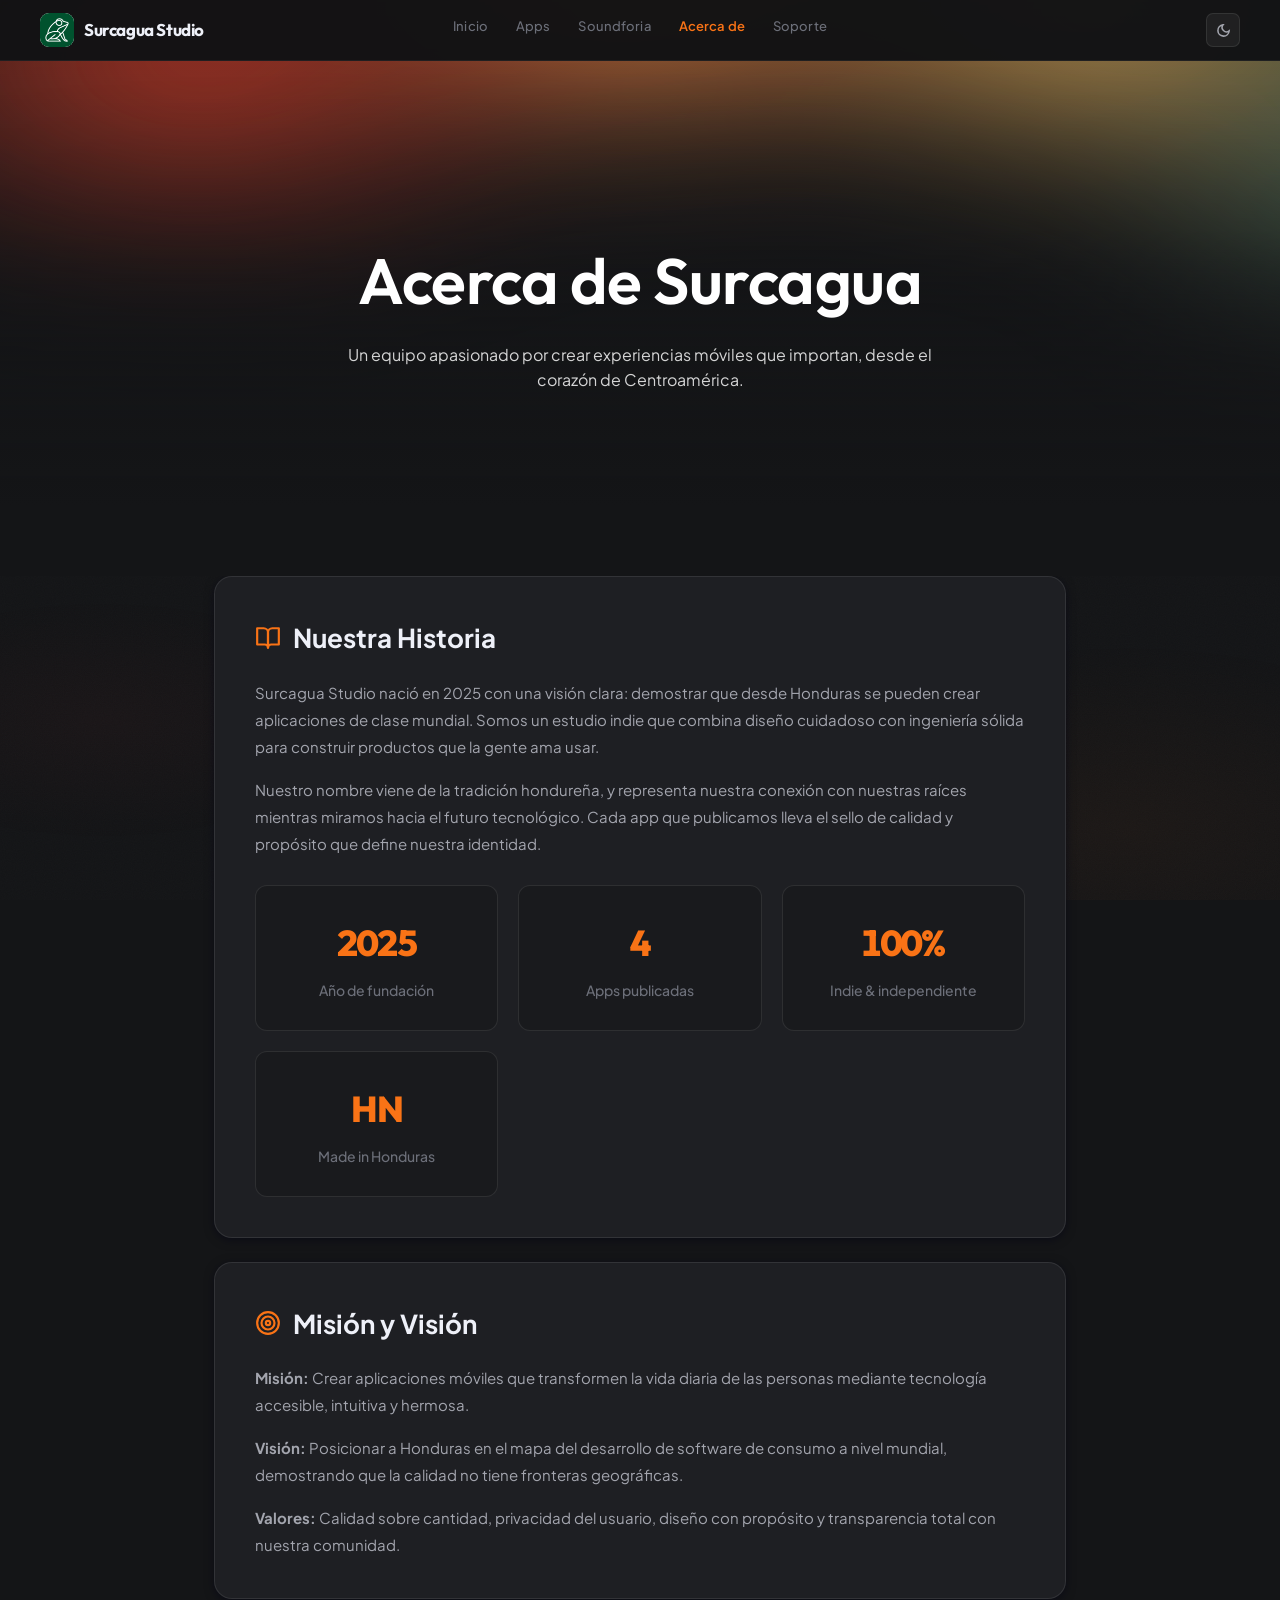
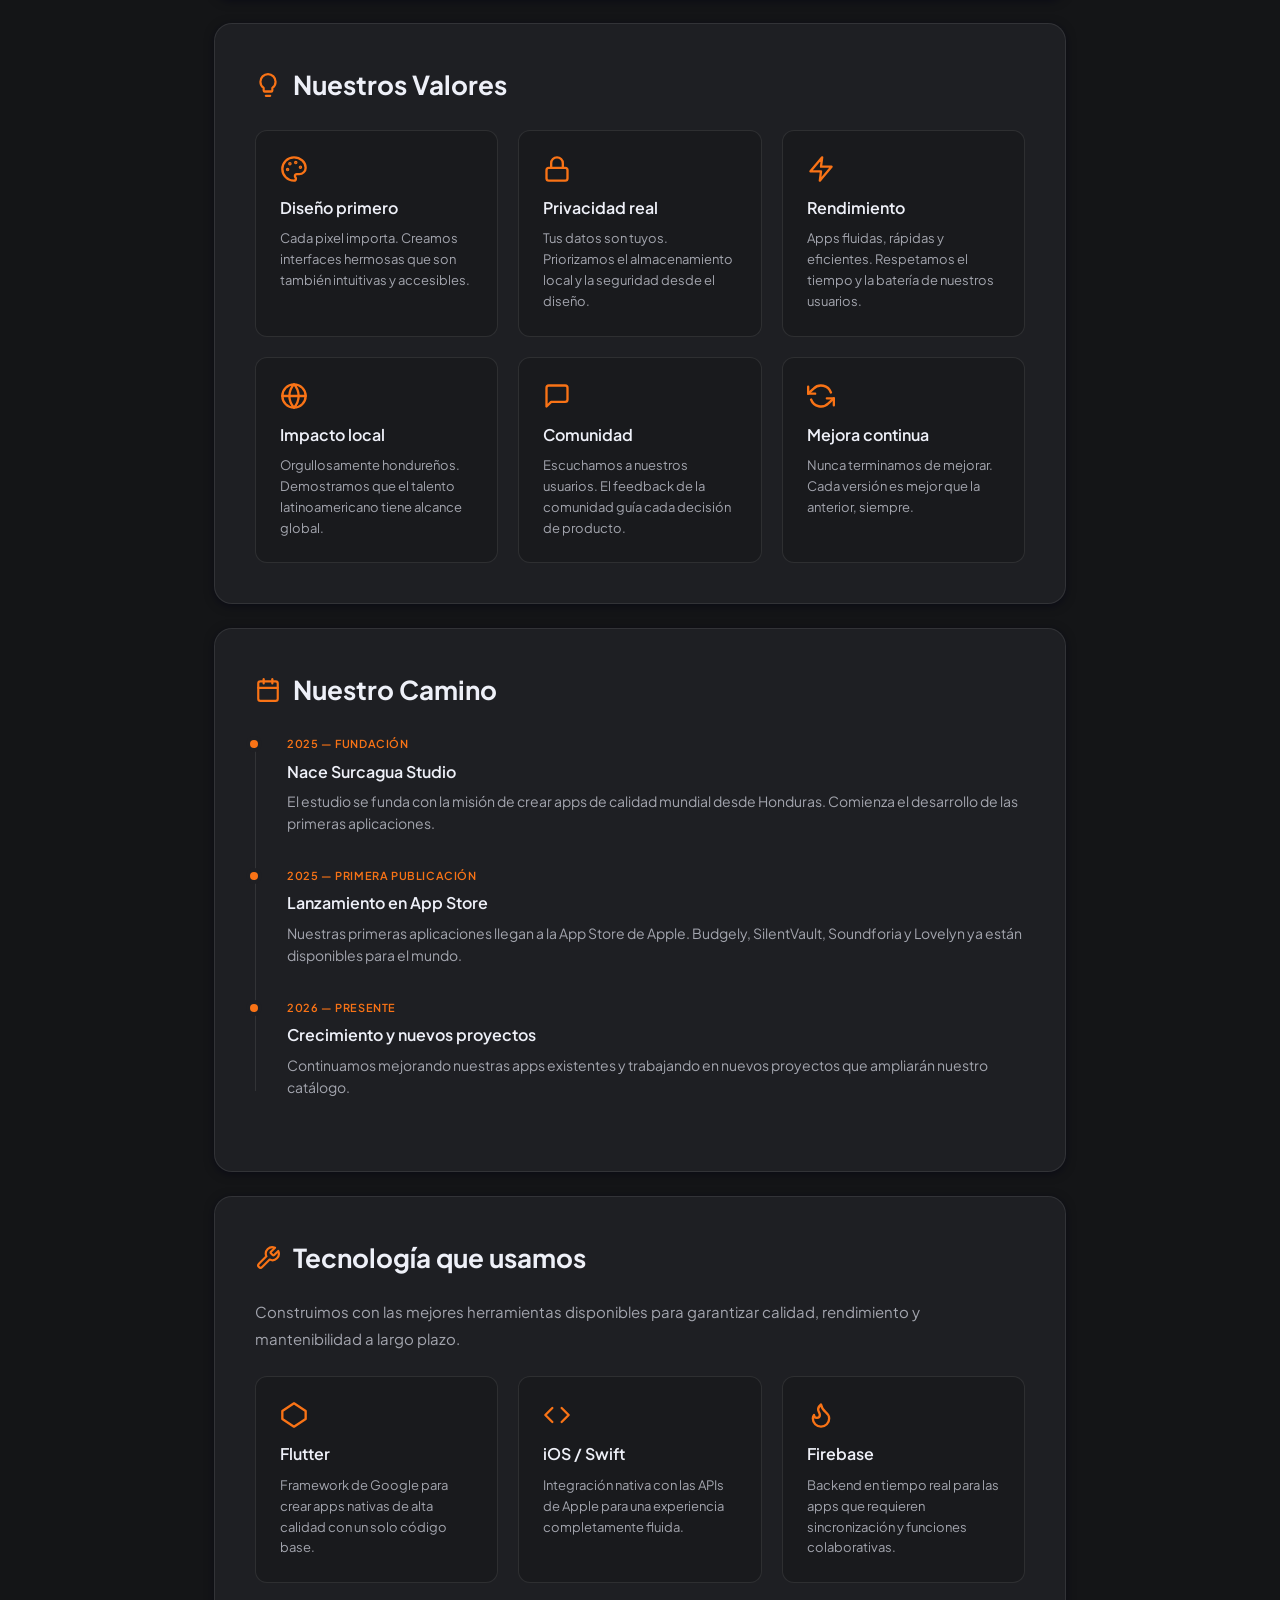
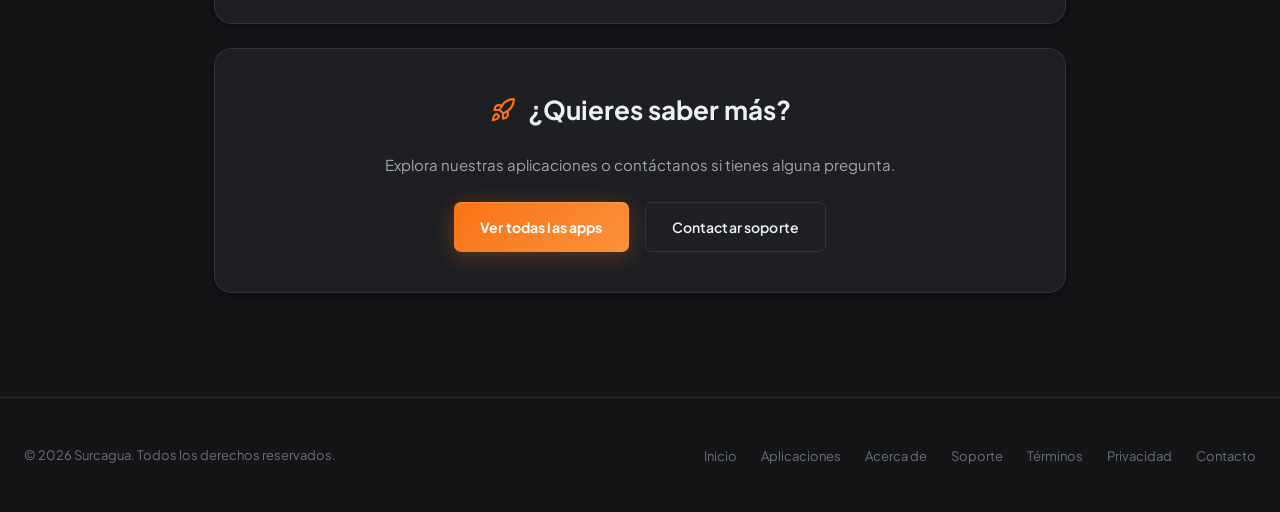
==== commit 32cac874: "Rediseñar el sitio con hero cinemático y consolidar Soundforia en una página - Nuevo hero a pantalla" ====
--- a/acerca-de/index.html
+++ b/acerca-de/index.html
@@ -12,7 +12,7 @@
     <link rel="apple-touch-icon" href="../assets/logo.png">
     <link rel="stylesheet" href="../assets/css/main.css">
 </head>
-<body class="light-mode">
+<body>
 
     <div class="bg-effects">
         <div class="orb"></div>
@@ -30,16 +30,16 @@
             <div class="nav-center" id="navLinks">
                 <a href="../index.html" class="nav-link">Inicio</a>
                 <a href="../apps/index.html" class="nav-link">Apps</a>
-                <a href="https://soundforia.live/" class="nav-link" target="_blank" rel="noopener noreferrer">Soundforia Web</a>
+                <a href="../soundforia/index.html" class="nav-link">Soundforia</a>
                 <a href="../acerca-de/index.html" class="nav-link active">Acerca de</a>
                 <a href="../soporte/index.html" class="nav-link">Soporte</a>
             </div>
             <div class="nav-actions">
+                <button class="mobile-menu-btn" id="menuBtn" onclick="toggleMenu()" aria-label="Menú">
+                    <div class="hamburger"><span></span><span></span><span></span></div>
+                </button>
                 <button class="theme-toggle" onclick="toggleTheme()" aria-label="Cambiar tema">
                     <span class="theme-icon" id="themeIcon"></span>
-                </button>
-                <button class="mobile-menu-btn" id="menuBtn" onclick="toggleMenu()" aria-label="Menú">
-                    <div class="hamburger"><span></span><span></span><span></span></div>
                 </button>
             </div>
         </div>
@@ -47,7 +47,7 @@
 
     <main class="page-content">
 
-        <div class="about-hero">
+        <div class="about-hero hx-hero">
             <h1>Acerca de <span class="gradient-text">Surcagua</span></h1>
             <p>Un equipo apasionado por crear experiencias móviles que importan, desde el corazón de Centroamérica.</p>
         </div>
--- a/assets/css/main.css
+++ b/assets/css/main.css
@@ -1,23 +1,24 @@
+@import url('https://fonts.googleapis.com/css2?family=Outfit:wght@400;500;600;700&display=swap');
 /* ═══════════════════════════════════════════
    TOKENS — DARK
 ═══════════════════════════════════════════ */
 :root {
-    --bg-primary:    #09090e;
-    --bg-secondary:  #111218;
-    --bg-card:       #14151e;
-    --bg-card-hover: #1a1b26;
-    --bg-glass:      rgba(9, 9, 14, 0.88);
+    --bg-primary:    #141517;
+    --bg-secondary:  #191a1d;
+    --bg-card:       #1e1f23;
+    --bg-card-hover: #25262b;
+    --bg-glass:      rgba(20, 21, 23, 0.88);
     --bg-modal:      rgba(0, 0, 0, 0.88);
     --text-primary:  #eef0f8;
-    --text-secondary:#868ea8;
-    --text-muted:    #484e64;
+    --text-secondary:#a3a5ae;
+    --text-muted:    #6c6f79;
     --accent-primary:   #f97316;
     --accent-secondary: #f97316;
     --accent-tertiary:  #f97316;
     --accent-warning:   #f59e0b;
     --gradient-primary:   linear-gradient(135deg, #f97316 0%, #fb923c 100%);
     --gradient-secondary: linear-gradient(135deg, #f97316 0%, #ef4444 100%);
-    --border-color: rgba(255, 255, 255, 0.06);
+    --border-color: rgba(255, 255, 255, 0.09);
     --border-glow:  rgba(249, 115, 22, 0.26);
     --shadow-sm:   0 2px 10px rgba(0, 0, 20, 0.5);
     --shadow-md:   0 8px 32px  rgba(0, 0, 20, 0.6);
@@ -30,7 +31,7 @@
     --transition-fast:   0.2s cubic-bezier(0.16, 1, 0.3, 1);
     --transition-smooth: 0.4s cubic-bezier(0.16, 1, 0.3, 1);
     --transition-spring: 0.5s cubic-bezier(0.34, 1.56, 0.64, 1);
-    --font-display: 'Plus Jakarta Sans', -apple-system, BlinkMacSystemFont, sans-serif;
+    --font-display: 'Outfit', 'Plus Jakarta Sans', -apple-system, BlinkMacSystemFont, sans-serif;
     --font-family:  'Plus Jakarta Sans', -apple-system, BlinkMacSystemFont, sans-serif;
 }
 
@@ -147,18 +148,16 @@
 ═══════════════════════════════════════════ */
 .navbar {
     position: fixed; top: 0; left: 0; right: 0; z-index: 100;
-    background: rgba(9, 9, 14, 0.84);
-    backdrop-filter: blur(24px) saturate(1.4);
-    -webkit-backdrop-filter: blur(24px) saturate(1.4);
+    background: rgba(17, 18, 20, 0.97);
     border-bottom: 1px solid rgba(255, 255, 255, 0.05);
-    transition: background 0.3s ease, box-shadow 0.3s ease;
+    transition: box-shadow 0.3s ease;
 }
 body.light-mode .navbar {
-    background: rgba(245, 247, 252, 0.9);
+    background: rgba(245, 247, 252, 0.98);
     border-bottom: 1px solid rgba(0, 15, 60, 0.06);
 }
-.navbar.scrolled { background: rgba(9,9,14,0.97); box-shadow: 0 1px 28px rgba(0,0,20,0.3); }
-body.light-mode .navbar.scrolled { background: rgba(245,247,252,0.98); box-shadow: 0 1px 28px rgba(0,10,50,0.08); }
+.navbar.scrolled { box-shadow: 0 1px 28px rgba(0,0,20,0.3); }
+body.light-mode .navbar.scrolled { box-shadow: 0 1px 28px rgba(0,10,50,0.08); }
 
 .navbar-inner {
     max-width: 2200px; margin: 0 auto; padding: 0 40px;
@@ -185,6 +184,7 @@
     font-size: 17px; font-weight: 700;
     letter-spacing: -0.4px;
     color: var(--text-primary);
+    white-space: nowrap;
 }
 
 .nav-center { display: flex; align-items: center; gap: 2px; justify-self: center; }
@@ -199,7 +199,7 @@
 .nav-link[target="_blank"] { color: var(--accent-primary); }
 .nav-link[target="_blank"]::after { content: ' ↗'; font-size: 9px; opacity: 0.65; vertical-align: super; }
 
-.nav-actions { display: flex; align-items: center; gap: 8px; flex-shrink: 0; justify-self: end; }
+.nav-actions { display: flex; align-items: center; gap: 8px; flex-shrink: 0; justify-self: end; grid-column: 3; }
 .theme-toggle {
     background: rgba(255,255,255,0.05); border: 1px solid rgba(255,255,255,0.09);
     cursor: pointer; display: flex; align-items: center; justify-content: center;
@@ -211,11 +211,11 @@
 .theme-icon { font-size: 16px; line-height: 1; }
 
 .mobile-menu-btn {
-    display: none; background: none; border: 1px solid rgba(255,255,255,0.09);
-    cursor: pointer; width: 34px; height: 34px; border-radius: 7px; padding: 0;
+    display: none; background: rgba(255,255,255,0.05); border: 1px solid rgba(255,255,255,0.09);
+    cursor: pointer; width: 34px; height: 34px; min-height: unset; border-radius: 7px; padding: 0;
     align-items: center; justify-content: center; transition: background 0.2s;
 }
-body.light-mode .mobile-menu-btn { border-color: rgba(0,15,60,0.09); }
+body.light-mode .mobile-menu-btn { background: rgba(0,15,60,0.04); border-color: rgba(0,15,60,0.09); }
 .mobile-menu-btn:hover { background: rgba(249,115,22,0.08); }
 .hamburger { display: flex; flex-direction: column; gap: 4px; width: 16px; }
 .hamburger span { display: block; height: 1.5px; width: 100%; background: var(--text-primary); border-radius: 1px; transition: transform 0.3s ease, opacity 0.3s ease; }
@@ -373,6 +373,7 @@
     animation: cardReveal 0.5s cubic-bezier(0.16,1,0.3,1) both;
     counter-increment: app-counter;
     --mouse-x: 50%; --mouse-y: 50%;
+    display: block; text-decoration: none; color: inherit;
 }
 /* Ghost number removed */
 .app-card::before { content: none; }
@@ -428,7 +429,7 @@
 .app-card-soon {
     position: absolute; inset: 0; z-index: 4; border-radius: inherit;
     display: flex; align-items: center; justify-content: center;
-    background: rgba(9, 9, 14, 0.55);
+    background: rgba(20, 21, 23, 0.55);
     backdrop-filter: blur(2px);
     -webkit-backdrop-filter: blur(2px);
 }
@@ -548,6 +549,92 @@
 .lightbox-nav.prev { left: -70px; }
 .lightbox-nav.next { right: -70px; }
 .lightbox-counter { position: absolute; bottom: -40px; left: 50%; transform: translateX(-50%); color: white; font-size: 13px; font-weight: 600; background: rgba(255,255,255,0.08); padding: 7px 18px; border-radius: 6px; backdrop-filter: blur(10px); }
+
+/* ═══════════════════════════════════════════
+   RESEÑAS DE APP STORE
+═══════════════════════════════════════════ */
+.reviews-container {
+    display: flex; gap: 14px; overflow-x: auto;
+    padding: 4px 4px 10px;
+    scroll-snap-type: x mandatory; scroll-behavior: smooth; -webkit-overflow-scrolling: touch;
+}
+.reviews-container::-webkit-scrollbar { height: 4px; }
+.reviews-container::-webkit-scrollbar-track { background: var(--bg-card); border-radius: 2px; }
+.reviews-container::-webkit-scrollbar-thumb { background: var(--accent-primary); border-radius: 2px; }
+
+.review-card, .review-home-card {
+    flex: 0 0 260px; scroll-snap-align: start;
+    background: var(--bg-card); border: 1px solid var(--border-color);
+    border-radius: var(--radius-md); padding: 18px;
+    display: flex; flex-direction: column; gap: 8px;
+}
+.review-home-card {
+    text-decoration: none; color: inherit;
+    transition: var(--transition-smooth);
+}
+.review-home-card:hover { transform: translateY(-3px); border-color: var(--border-glow); box-shadow: var(--shadow-glow), var(--shadow-md); }
+
+.review-card-top { display: flex; align-items: center; gap: 10px; }
+.review-avatar {
+    width: 30px; height: 30px; border-radius: 50%; flex-shrink: 0;
+    display: flex; align-items: center; justify-content: center;
+    background: var(--gradient-primary); color: #fff;
+    font-size: 12px; font-weight: 700;
+}
+.review-meta { flex: 1; min-width: 0; display: flex; flex-direction: column; gap: 2px; }
+.review-author { font-size: 12.5px; font-weight: 600; color: var(--text-primary); overflow: hidden; text-overflow: ellipsis; white-space: nowrap; }
+.review-stars { display: flex; gap: 1px; color: var(--accent-warning); }
+.review-date { font-size: 10.5px; color: var(--text-muted); flex-shrink: 0; }
+.review-title { font-size: 13.5px; font-weight: 700; color: var(--text-primary); letter-spacing: -0.1px; }
+.review-body {
+    font-size: 12.5px; color: var(--text-secondary); line-height: 1.6;
+    display: -webkit-box; -webkit-line-clamp: 4; -webkit-box-orient: vertical; overflow: hidden;
+}
+.review-version {
+    align-self: flex-start; margin-top: auto; padding-top: 6px;
+    font-size: 10px; color: var(--text-muted); font-weight: 500;
+}
+.review-home-app { display: flex; align-items: center; gap: 7px; margin-top: auto; padding-top: 10px; border-top: 1px solid var(--border-color); }
+.review-home-app-icon { width: 18px; height: 18px; border-radius: 5px; object-fit: cover; }
+.review-home-app span { font-size: 11px; font-weight: 600; color: var(--text-muted); }
+
+.reviews-loading {
+    display: flex; align-items: center; gap: 10px;
+    font-size: 13px; color: var(--text-secondary); padding: 8px 0;
+}
+.reviews-spinner {
+    width: 14px; height: 14px; border-radius: 50%;
+    border: 2px solid var(--border-color); border-top-color: var(--accent-primary);
+    animation: spin 0.7s linear infinite; flex-shrink: 0;
+}
+@keyframes spin { to { transform: rotate(360deg); } }
+
+.reviews-empty {
+    background: var(--bg-card); border: 1px dashed var(--border-color); border-radius: var(--radius-md);
+    padding: 20px; text-align: center;
+}
+.reviews-empty p { font-size: 13.5px; color: var(--text-secondary); margin-bottom: 8px; }
+.reviews-empty-cta { font-size: 13px; font-weight: 600; color: var(--accent-primary); text-decoration: none; }
+.reviews-empty-cta:hover { text-decoration: underline; }
+
+.reviews-view-all {
+    display: inline-block; margin-top: 14px;
+    font-size: 13px; font-weight: 600; color: var(--accent-primary); text-decoration: none;
+}
+.reviews-view-all:hover { text-decoration: underline; }
+
+/* Sección agregada en la home — oculta sola si aún no hay reseñas */
+.reviews-home { padding: 32px 24px 80px; border-top: 1px solid var(--border-color); }
+.reviews-home:has(#homeReviewsTrack:empty) { display: none; }
+.reviews-home .desktop-dl-eyebrow, .reviews-home .desktop-dl-title { justify-content: center; text-align: center; }
+.reviews-home .desktop-dl-title { text-align: center; margin-bottom: 24px; }
+.reviews-home-track { max-width: 1100px; margin: 0 auto; padding: 4px 24px 14px; }
+.reviews-home-track .review-home-card { flex: 0 0 280px; }
+
+@media (max-width: 640px) {
+    .reviews-home { padding: 48px 20px 90px; }
+    .review-card, .review-home-card { flex-basis: 230px; }
+}
 
 /* ═══════════════════════════════════════════
    SUPPORT PAGE
@@ -825,7 +912,7 @@
     .nav-center {
         position: fixed; top: 54px; left: 0; right: 0;
         flex-direction: column;
-        background: rgba(9,9,14,0.97);
+        background: rgba(20,21,23,0.97);
         backdrop-filter: blur(24px) saturate(1.4);
         -webkit-backdrop-filter: blur(24px) saturate(1.4);
         padding: 10px 14px 16px; gap: 3px;
@@ -1414,45 +1501,6 @@
     .desktop-promo { padding: 48px 20px 90px; }
 }
 
-/* ═══════════════════════════════════════════
-   TOOL PROMO (Conversor de Acordes, centered)
-═══════════════════════════════════════════ */
-.tool-promo {
-    padding: 64px 24px 100px;
-    border-top: 1px solid var(--border-color);
-}
-.tool-promo-inner {
-    max-width: 620px; margin: 0 auto;
-    text-align: center;
-    animation: fadeInUp 0.7s cubic-bezier(0.16,1,0.3,1) 0.2s both;
-}
-.tool-promo .desktop-dl-eyebrow { justify-content: center; }
-.tool-promo .desktop-dl-title { margin-bottom: 16px; }
-.tool-promo-desc {
-    font-size: 15px; color: var(--text-secondary);
-    line-height: 1.75; max-width: 520px;
-    margin: 0 auto 32px;
-}
-.tool-feature-list {
-    display: flex; flex-wrap: wrap; justify-content: center;
-    gap: 10px; margin-bottom: 32px;
-}
-.tool-feature {
-    display: flex; align-items: center; gap: 8px;
-    padding: 10px 16px;
-    background: var(--bg-card); border: 1px solid var(--border-color);
-    border-radius: 999px;
-    font-size: 13px; font-weight: 500; color: var(--text-secondary);
-    transition: var(--transition-fast);
-}
-.tool-feature:hover { border-color: var(--border-glow); color: var(--text-primary); }
-.tool-feature svg { color: var(--accent-primary); flex-shrink: 0; }
-
-@media (max-width: 640px) {
-    .tool-promo { padding: 48px 20px 90px; }
-    .tool-feature-list { gap: 8px; }
-    .tool-feature { font-size: 12.5px; padding: 9px 14px; }
-}
 
 /* Responsive adjustments */
 @media (max-width: 768px) {
@@ -1466,3 +1514,141 @@
     .hero-split .hero-stats .desk-dots { justify-content: center; }
     .hero-split .hero-stats .desk-dl-meta { text-align: center; }
 }
+
+/* ═══════════════════════════════════════════
+   HX HERO — full-screen gradient mesh (sitewide)
+═══════════════════════════════════════════ */
+.hx-hero {
+    position: relative; isolation: isolate; overflow: hidden;
+    width: 100%; max-width: none; margin: 0;
+    min-height: 64vh;
+    display: flex; flex-direction: column; align-items: center; justify-content: center;
+    padding: 140px 24px 80px; text-align: center; color: #fff;
+    background: var(--bg-primary);
+}
+.hx-hero--full { min-height: 100vh; min-height: 100svh; }
+body.light-mode .hx-hero, body.light-mode .hx-hero h1 { color: var(--text-primary); }
+body.light-mode .hx-hero::after {
+    background: linear-gradient(180deg, rgba(245,247,252,0) 0%, rgba(245,247,252,.35) 40%, rgba(245,247,252,.9) 70%, #f5f7fc 92%);
+}
+body.light-mode .hx-hero p { color: rgba(13,15,26,.72); }
+body.light-mode .hx-stat span { color: rgba(13,15,26,.6); }
+body.light-mode .hx-stats i { background: rgba(13,15,26,.2); }
+body.light-mode .hx-cue { color: var(--text-primary); }
+.hx-hero::before {
+    content: ''; position: absolute; inset: -25% -12% 15%; z-index: -2;
+    background:
+        radial-gradient(40% 50% at 22% 32%, #b23c2c 0%, transparent 70%),
+        radial-gradient(38% 46% at 50% 20%, #d8824a 0%, transparent 70%),
+        radial-gradient(34% 46% at 78% 24%, #c69d5c 0%, transparent 70%),
+        radial-gradient(34% 52% at 100% 46%, #5b7660 0%, transparent 72%);
+    filter: blur(64px) saturate(1.1);
+    animation: hxMesh 20s ease-in-out infinite alternate;
+    will-change: transform;
+}
+.hx-hero::after {
+    content: ''; position: absolute; inset: 0; z-index: -1;
+    background: linear-gradient(180deg, rgba(20,21,23,0) 0%, rgba(20,21,23,.25) 40%, rgba(20,21,23,.85) 70%, #141517 88%);
+}
+@keyframes hxMesh {
+    from { transform: translate3d(0,0,0) scale(1); }
+    to   { transform: translate3d(-4%,3%,0) scale(1.08); }
+}
+.hx-hero > * { position: relative; max-width: 980px; }
+.hx-hero h1 {
+    font-family: var(--font-display); font-weight: 600;
+    font-size: clamp(34px, 6vw, 84px); line-height: 1.2; letter-spacing: -0.5px;
+    color: #fff; margin: 0 0 44px; text-wrap: balance;
+    animation: fadeInUp .9s cubic-bezier(.16,1,.3,1) .1s both;
+}
+.hx-hero:not(.hx-hero--full) h1 { font-size: clamp(34px, 5vw, 64px); margin-bottom: 22px; }
+.hx-hero h1 .gradient-text { color: inherit; -webkit-text-fill-color: currentColor; }
+.hx-hero p {
+    font-size: 16px; line-height: 1.6; color: rgba(255,255,255,.82);
+    max-width: 600px; margin: 0 auto;
+    animation: fadeInUp .9s cubic-bezier(.16,1,.3,1) .3s both;
+}
+.hx-stats {
+    display: flex; align-items: center; gap: 40px; margin-bottom: 44px;
+    animation: fadeInUp .9s cubic-bezier(.16,1,.3,1) .2s both;
+}
+.hx-stat { display: flex; align-items: center; gap: 14px; text-align: left; }
+.hx-stat b { font-family: var(--font-display); font-size: 40px; font-weight: 600; color: #f1dcb6; line-height: 1; }
+.hx-stat span { font-size: 13px; line-height: 1.3; color: rgba(255,255,255,.62); }
+.hx-stats i { width: 1px; height: 32px; background: rgba(255,255,255,.28); }
+.hx-cue {
+    margin-top: 80px; display: inline-flex; align-items: center; gap: 8px;
+    font-size: 14px; font-weight: 600; color: #fff; text-decoration: none;
+    animation: fadeInUp .9s cubic-bezier(.16,1,.3,1) .45s both;
+}
+.hx-cue svg { animation: arrowBounce 1.6s ease infinite; }
+#descubre, #sf, #homeReviews { scroll-margin-top: 72px; }
+
+/* ═══════════════════════════════════════════
+   SOUNDFORIA — tabs con las 3 herramientas
+═══════════════════════════════════════════ */
+.sf { max-width: 1200px; margin: 0 auto; padding: 8px 24px 120px; }
+.sf-tabs {
+    --i: 0;
+    position: sticky; top: 72px; z-index: 20;
+    display: grid; grid-template-columns: repeat(3, 1fr);
+    max-width: 620px; margin: 0 auto 56px; padding: 5px;
+    background: var(--bg-glass); border: 1px solid var(--border-color); border-radius: 999px;
+    backdrop-filter: blur(18px); -webkit-backdrop-filter: blur(18px);
+    box-shadow: var(--shadow-md);
+}
+.sf-tabs::before {
+    content: ''; position: absolute; top: 5px; bottom: 5px; left: 5px;
+    width: calc((100% - 10px) / 3); border-radius: 999px;
+    background: var(--gradient-primary); box-shadow: 0 6px 20px rgba(249,115,22,.35);
+    transform: translateX(calc(var(--i) * 100%));
+    transition: transform .5s cubic-bezier(.34,1.4,.64,1);
+}
+.sf-tab {
+    position: relative; z-index: 1;
+    background: none; border: 0; cursor: pointer; min-height: unset;
+    padding: 12px 10px; border-radius: 999px;
+    font-family: var(--font-family); font-size: 13.5px; font-weight: 600;
+    color: var(--text-secondary); transition: color .3s;
+}
+.sf-tab:hover { color: var(--text-primary); }
+.sf-tab.active { color: #fff; }
+.sf-panel:not([hidden]) { animation: fadeInUp .6s cubic-bezier(.16,1,.3,1) both; }
+.sf-panel-head { text-align: center; max-width: 640px; margin: 0 auto 36px; }
+.sf-panel-head h2 {
+    font-family: var(--font-display); font-weight: 600;
+    font-size: clamp(30px, 4vw, 48px); line-height: 1.15; letter-spacing: -0.5px; margin-bottom: 12px;
+}
+.sf-panel-head p { font-size: 16px; color: var(--text-secondary); line-height: 1.65; }
+.sf .desktop-promo { padding: 0; border: 0; }
+.sf .desktop-promo-inner { max-width: 880px; animation: none; }
+
+.sf-launch {
+    max-width: 480px; margin: 0 auto; padding: 56px 40px; text-align: center;
+    border-radius: 20px; border: 1px solid var(--border-color);
+    background: linear-gradient(160deg, #e40000 0%, #b91c1c 45%, var(--bg-card) 100%);
+    box-shadow: var(--shadow-lg);
+}
+.sf-launch.sf-launch--teal { background: linear-gradient(160deg, #14b8a6 0%, #0d9488 45%, var(--bg-card) 100%); }
+.sf-launch-icon {
+    width: 64px; height: 64px; margin: 0 auto 20px; border-radius: 16px;
+    display: flex; align-items: center; justify-content: center;
+    background: rgba(255,255,255,.14); border: 1px solid rgba(255,255,255,.2);
+    overflow: hidden;
+}
+.sf-launch-icon img { width: 100%; height: 100%; object-fit: cover; }
+.sf-launch h3 { font-family: var(--font-display); font-size: 19px; font-weight: 600; color: #fff; margin-bottom: 10px; }
+.sf-launch p { font-size: 14px; color: rgba(255,255,255,.85); line-height: 1.65; margin-bottom: 28px; }
+.sf-launch .btn-primary { background: #fff; color: #b91c1c; box-shadow: 0 8px 24px rgba(0,0,0,.25); }
+.sf-launch .btn-primary:hover { background: #fff; box-shadow: 0 10px 30px rgba(0,0,0,.32); }
+.sf-launch--teal .btn-primary { color: #0d9488; }
+
+@media (max-width: 640px) {
+    .hx-hero { padding: 120px 20px 64px; }
+    .hx-stats { gap: 22px; }
+    .hx-stat b { font-size: 30px; }
+    .hx-cue { margin-top: 56px; }
+    .sf { padding: 0 14px 90px; }
+    .sf-tabs { top: 62px; margin-bottom: 40px; }
+    .sf-tab { font-size: 12px; padding: 11px 4px; }
+}
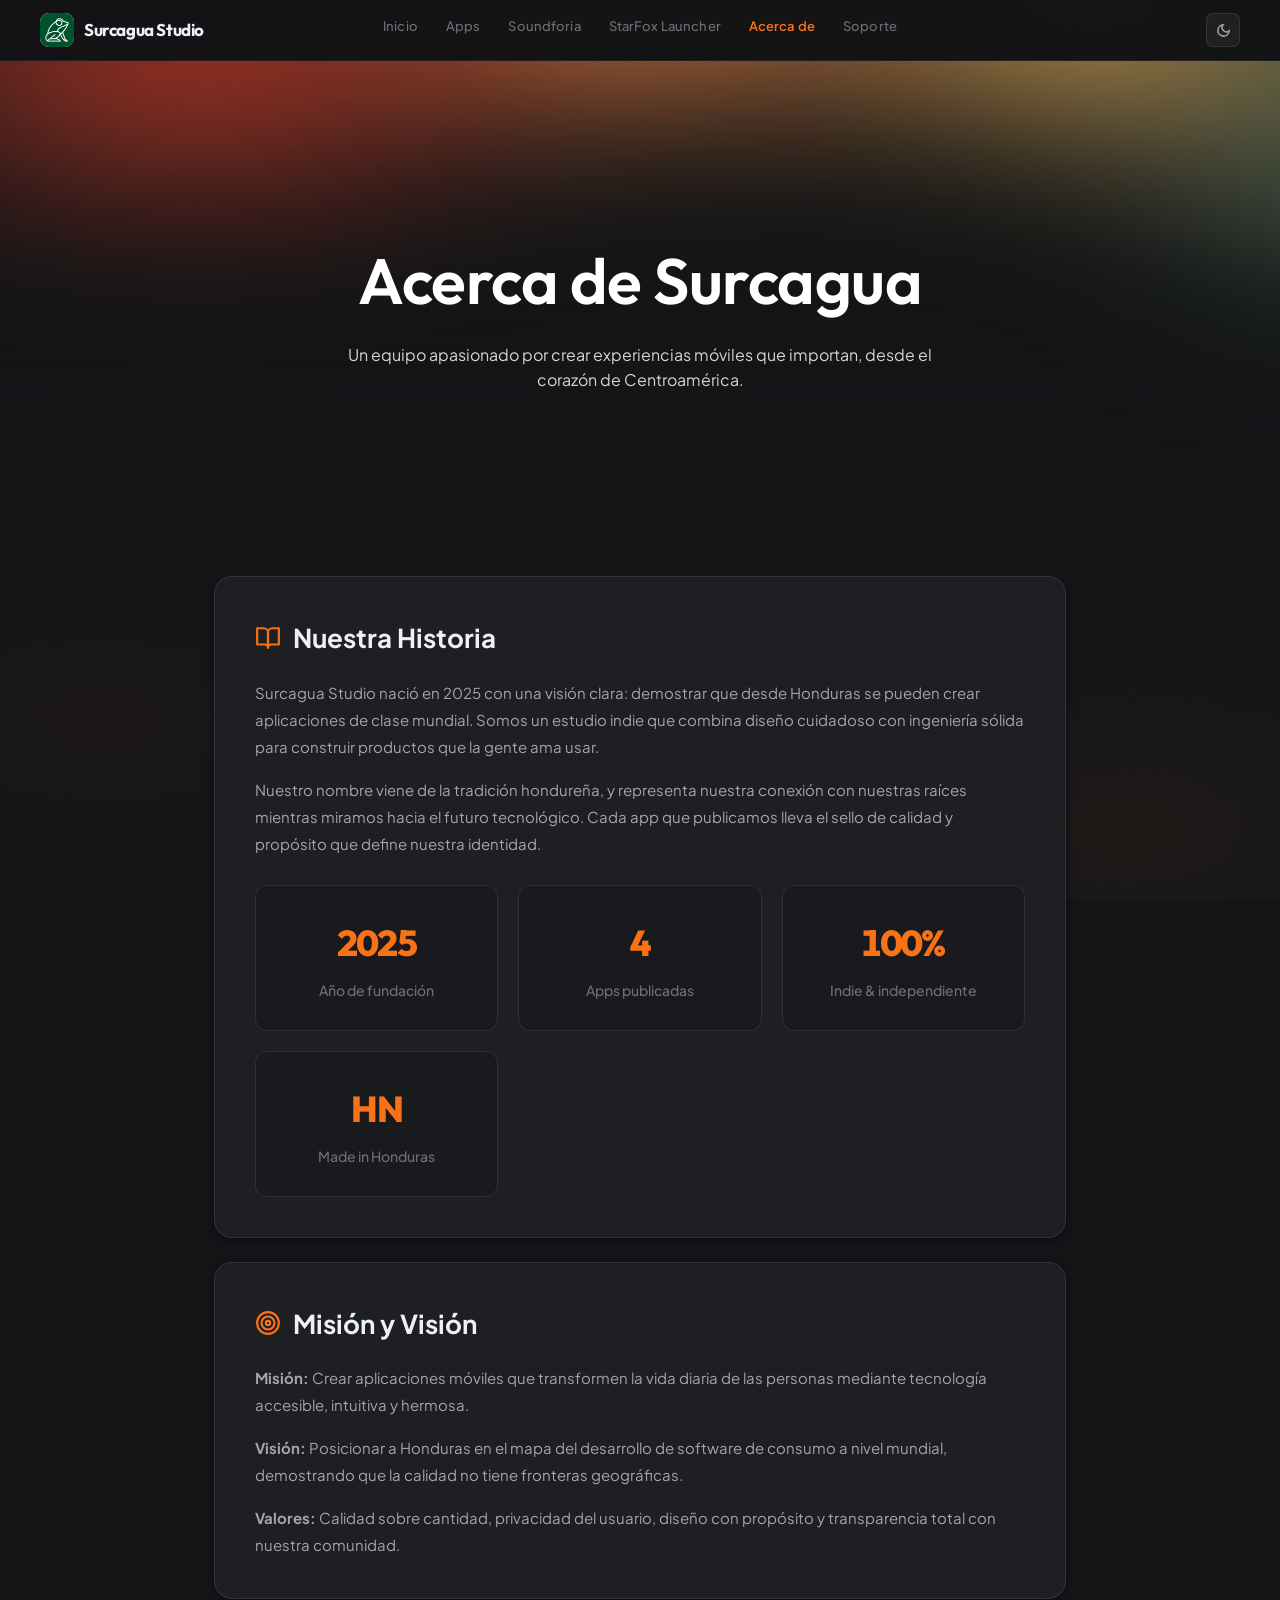
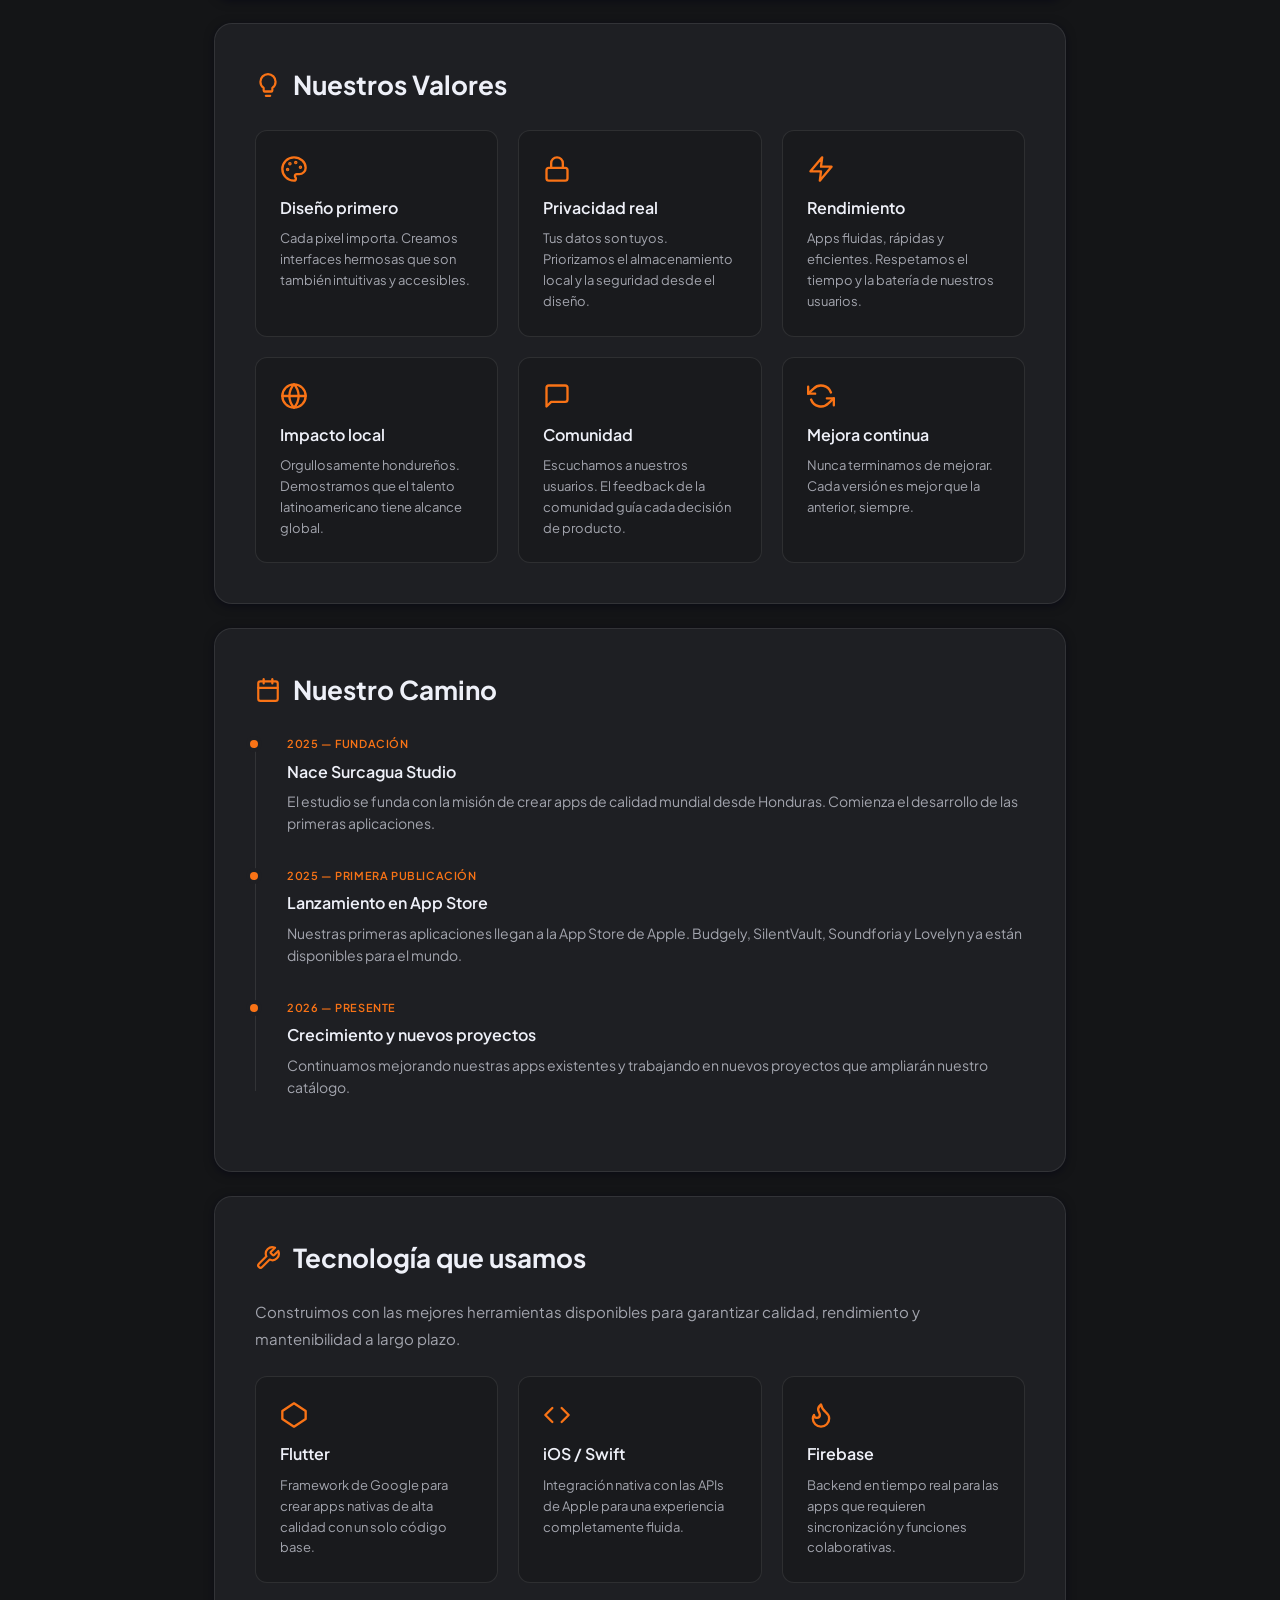
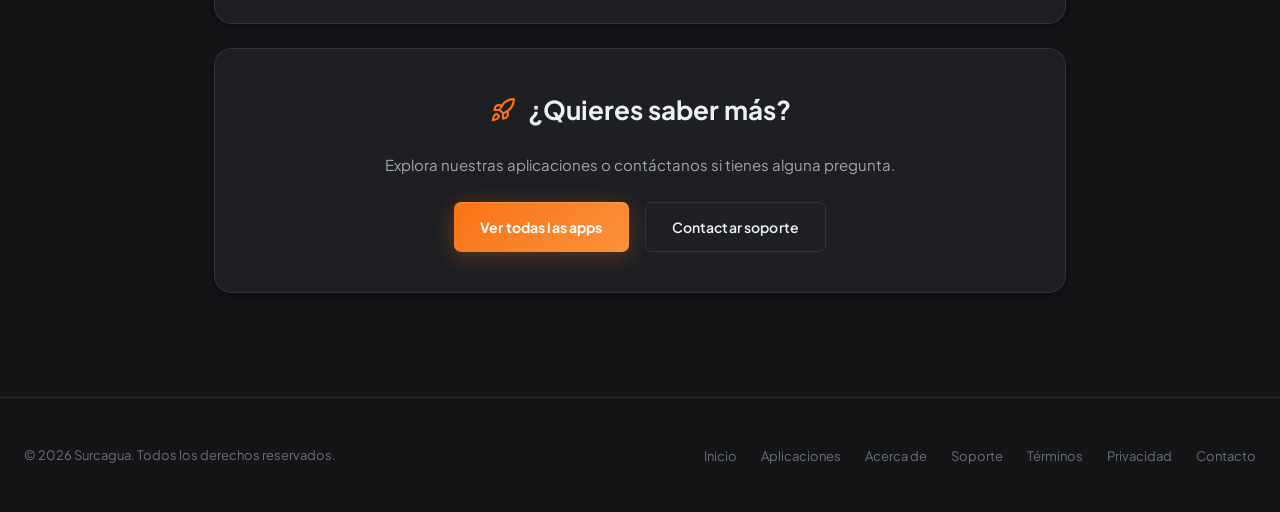
==== commit 3635c627: "Agregar página de StarFox Launcher con carrusel y descargas - Nueva página starfox/ con estética ver" ====
--- a/acerca-de/index.html
+++ b/acerca-de/index.html
@@ -31,6 +31,7 @@
                 <a href="../index.html" class="nav-link">Inicio</a>
                 <a href="../apps/index.html" class="nav-link">Apps</a>
                 <a href="../soundforia/index.html" class="nav-link">Soundforia</a>
+                <a href="../starfox/index.html" class="nav-link">StarFox Launcher</a>
                 <a href="../acerca-de/index.html" class="nav-link active">Acerca de</a>
                 <a href="../soporte/index.html" class="nav-link">Soporte</a>
             </div>
--- a/assets/css/main.css
+++ b/assets/css/main.css
@@ -1533,6 +1533,7 @@
 }
 body.light-mode .hx-hero p { color: rgba(13,15,26,.72); }
 body.light-mode .hx-stat span { color: rgba(13,15,26,.6); }
+body.light-mode .hx-stat b { color: var(--accent-primary); }
 body.light-mode .hx-stats i { background: rgba(13,15,26,.2); }
 body.light-mode .hx-cue { color: var(--text-primary); }
 .hx-hero::before {
@@ -1626,10 +1627,10 @@
 .sf-launch {
     max-width: 480px; margin: 0 auto; padding: 56px 40px; text-align: center;
     border-radius: 20px; border: 1px solid var(--border-color);
-    background: linear-gradient(160deg, #e40000 0%, #b91c1c 45%, var(--bg-card) 100%);
+    background: linear-gradient(160deg, #e40000 0%, #b91c1c 45%, #1a0605 100%);
     box-shadow: var(--shadow-lg);
 }
-.sf-launch.sf-launch--teal { background: linear-gradient(160deg, #14b8a6 0%, #0d9488 45%, var(--bg-card) 100%); }
+.sf-launch.sf-launch--teal { background: linear-gradient(160deg, #14b8a6 0%, #0d9488 45%, #042220 100%); }
 .sf-launch-icon {
     width: 64px; height: 64px; margin: 0 auto 20px; border-radius: 16px;
     display: flex; align-items: center; justify-content: center;
@@ -1652,3 +1653,136 @@
     .sf-tabs { top: 62px; margin-bottom: 40px; }
     .sf-tab { font-size: 12px; padding: 11px 4px; }
 }
+
+/* ═══════════════════════════════════════════
+   STARFOX LAUNCHER — verde bosque / crema
+═══════════════════════════════════════════ */
+body.sfx-page {
+    --bg-primary: #0f1c13; --bg-secondary: #13241a; --bg-card: #17291d; --bg-card-hover: #1d3324;
+    --bg-glass: rgba(15,28,19,.88);
+    --border-color: rgba(190,255,160,.1);
+    --accent-primary: #9bd35a;
+}
+body.sfx-page.light-mode {
+    --bg-primary: #f1ede3; --bg-secondary: #e9e4d6; --bg-card: #fbf9f4; --bg-card-hover: #f5f1e7;
+    --bg-glass: rgba(241,237,227,.92);
+    --border-color: rgba(20,40,25,.1);
+    --accent-primary: #3f8f2f;
+}
+body.sfx-page .navbar { background: rgba(13,24,16,.97); }
+body.sfx-page.light-mode .navbar { background: rgba(241,237,227,.98); }
+
+.sfx-hero::before {
+    background:
+        radial-gradient(40% 50% at 18% 30%, #2f6b34 0%, transparent 70%),
+        radial-gradient(38% 46% at 52% 16%, #4e8a2e 0%, transparent 70%),
+        radial-gradient(30% 40% at 82% 22%, #c98a2c 0%, transparent 70%),
+        radial-gradient(34% 52% at 100% 50%, #1f5a45 0%, transparent 72%);
+}
+.sfx-hero::after {
+    background: linear-gradient(180deg, rgba(15,28,19,0) 0%, rgba(15,28,19,.3) 40%, rgba(15,28,19,.85) 70%, #0f1c13 88%);
+}
+body.light-mode .sfx-hero::after {
+    background: linear-gradient(180deg, rgba(241,237,227,0) 0%, rgba(241,237,227,.35) 40%, rgba(241,237,227,.9) 70%, #f1ede3 92%);
+}
+.sfx-logo {
+    width: min(300px, 68vw); height: auto; margin-bottom: 26px;
+    filter: drop-shadow(0 14px 30px rgba(0,0,0,.45));
+    animation: fadeInUp .9s cubic-bezier(.16,1,.3,1) both, sfxFloat 5s ease-in-out 1s infinite;
+}
+@keyframes sfxFloat { 0%,100% { transform: translateY(0); } 50% { transform: translateY(-8px); } }
+.sfx-eyebrow {
+    display: block; font-size: 11px; font-weight: 700; letter-spacing: .14em; text-transform: uppercase;
+    color: var(--accent-primary); margin-bottom: 16px;
+}
+.sfx-hero .sfx-eyebrow { animation: fadeInUp .9s cubic-bezier(.16,1,.3,1) .05s both; }
+
+.sfx-download .desktop-promo-inner { max-width: 880px; }
+.sfx-download .hero-desk-carousel { aspect-ratio: 2880 / 1710 !important; }
+
+.sfx-features { padding-top: 40px; }
+.sfx-title {
+    font-family: var(--font-display); font-weight: 600;
+    font-size: clamp(28px, 4vw, 44px); line-height: 1.15; letter-spacing: -0.5px; margin-bottom: 36px;
+}
+.sfx-grid { display: grid; grid-template-columns: repeat(3, 1fr); gap: 16px; }
+.sfx-card {
+    background: var(--bg-card); border: 1px solid var(--border-color); border-radius: var(--radius-lg);
+    padding: 26px; transition: var(--transition-smooth);
+}
+.sfx-card:hover { transform: translateY(-4px); border-color: var(--accent-primary); box-shadow: var(--shadow-md); }
+.sfx-card-num { display: block; font-family: var(--font-display); font-size: 13px; font-weight: 700; letter-spacing: .1em; color: var(--accent-primary); margin-bottom: 14px; }
+.sfx-card h3 { font-family: var(--font-display); font-size: 19px; font-weight: 600; margin-bottom: 8px; }
+.sfx-card p { font-size: 14px; color: var(--text-secondary); line-height: 1.6; }
+
+@media (max-width: 860px) { .sfx-grid { grid-template-columns: 1fr 1fr; } }
+@media (max-width: 560px) { .sfx-grid { grid-template-columns: 1fr; } }
+.sfx-page .btn-win-dl, .sfx-page .btn-mac-dl { background: #13321d; border-color: rgba(155,211,90,.18); }
+
+@media (min-width: 769px) and (max-width: 900px) {
+    .nav-link { padding: 8px 6px; font-size: 12.5px; }
+    .logo-text { font-size: 15px; }
+}
+@media (min-width: 769px) and (max-width: 810px) {
+    .navbar .logo-text { display: none; }
+}
+
+/* StarFox — "Lo que viene" (naranja) y cierre "¿Jugamos?" */
+.sfx-next {
+    position: relative; overflow: hidden;
+    min-height: 88vh; padding: 110px 8vw 0;
+    background: linear-gradient(150deg, #f6c453 0%, #f0a845 45%, #e8853a 100%);
+    color: #15130f;
+}
+.sfx-next-copy { position: relative; z-index: 1; max-width: 640px; }
+.sfx-next-eyebrow { display: block; font-size: 12px; font-weight: 700; letter-spacing: .16em; text-transform: uppercase; color: #3b2a12; margin-bottom: 22px; }
+.sfx-next h2 {
+    font-family: var(--font-display); font-weight: 700;
+    font-size: clamp(56px, 9vw, 132px); line-height: .95; letter-spacing: -3px; margin-bottom: 28px;
+}
+.sfx-next p { font-size: 18px; line-height: 1.6; color: #3b2a12; max-width: 520px; }
+.sfx-next-crew {
+    position: absolute; right: 2vw; bottom: 0; z-index: 0;
+    width: min(50%, 720px); height: auto;
+    animation: sfxFloat 6s ease-in-out infinite;
+}
+
+.sfx-cta {
+    position: relative; overflow: hidden; text-align: center;
+    padding: 110px 24px 0;
+    background: radial-gradient(70% 55% at 25% 0%, #2f5e38 0%, transparent 70%), #0d1a11;
+    color: #fff;
+}
+.sfx-cta-logo { width: min(240px, 60vw); height: auto; margin: 0 auto 30px; filter: drop-shadow(0 12px 28px rgba(0,0,0,.45)); }
+.sfx-cta h2 {
+    font-family: var(--font-display); font-weight: 700;
+    font-size: clamp(54px, 9vw, 120px); line-height: 1; letter-spacing: -2px; margin-bottom: 18px;
+}
+.sfx-cta p { font-size: 18px; color: rgba(255,255,255,.75); margin-bottom: 34px; }
+.sfx-cta-pill {
+    display: inline-flex; align-items: center; justify-content: center;
+    padding: 16px 44px; border-radius: 999px;
+    background: #fff; color: #13321d; font-family: var(--font-display); font-size: 18px; font-weight: 600;
+    text-decoration: none; box-shadow: 0 10px 30px rgba(0,0,0,.3);
+    transition: transform .3s cubic-bezier(.34,1.56,.64,1), box-shadow .3s;
+}
+.sfx-cta-pill:hover { transform: translateY(-3px) scale(1.03); box-shadow: 0 16px 40px rgba(0,0,0,.4); }
+.sfx-cta-crew {
+    display: block; width: min(900px, 100%); height: auto; margin: 56px auto 0;
+    filter: brightness(.82);
+    -webkit-mask-image: linear-gradient(to bottom, #000 30%, transparent 92%);
+            mask-image: linear-gradient(to bottom, #000 30%, transparent 92%);
+}
+body.light-mode .sfx-cta {
+    background: radial-gradient(70% 55% at 25% 0%, #cfe3bf 0%, transparent 70%), #f1ede3;
+    color: var(--text-primary);
+}
+body.light-mode .sfx-cta p { color: var(--text-secondary); }
+body.light-mode .sfx-cta-pill { background: #13321d; color: #fff; }
+body.light-mode .sfx-cta-crew { filter: none; }
+
+@media (max-width: 980px) {
+    .sfx-next { min-height: 0; padding: 80px 24px 0; }
+    .sfx-next-crew { position: static; display: block; width: 100%; margin-top: 36px; }
+    .sfx-cta { padding-top: 80px; }
+}
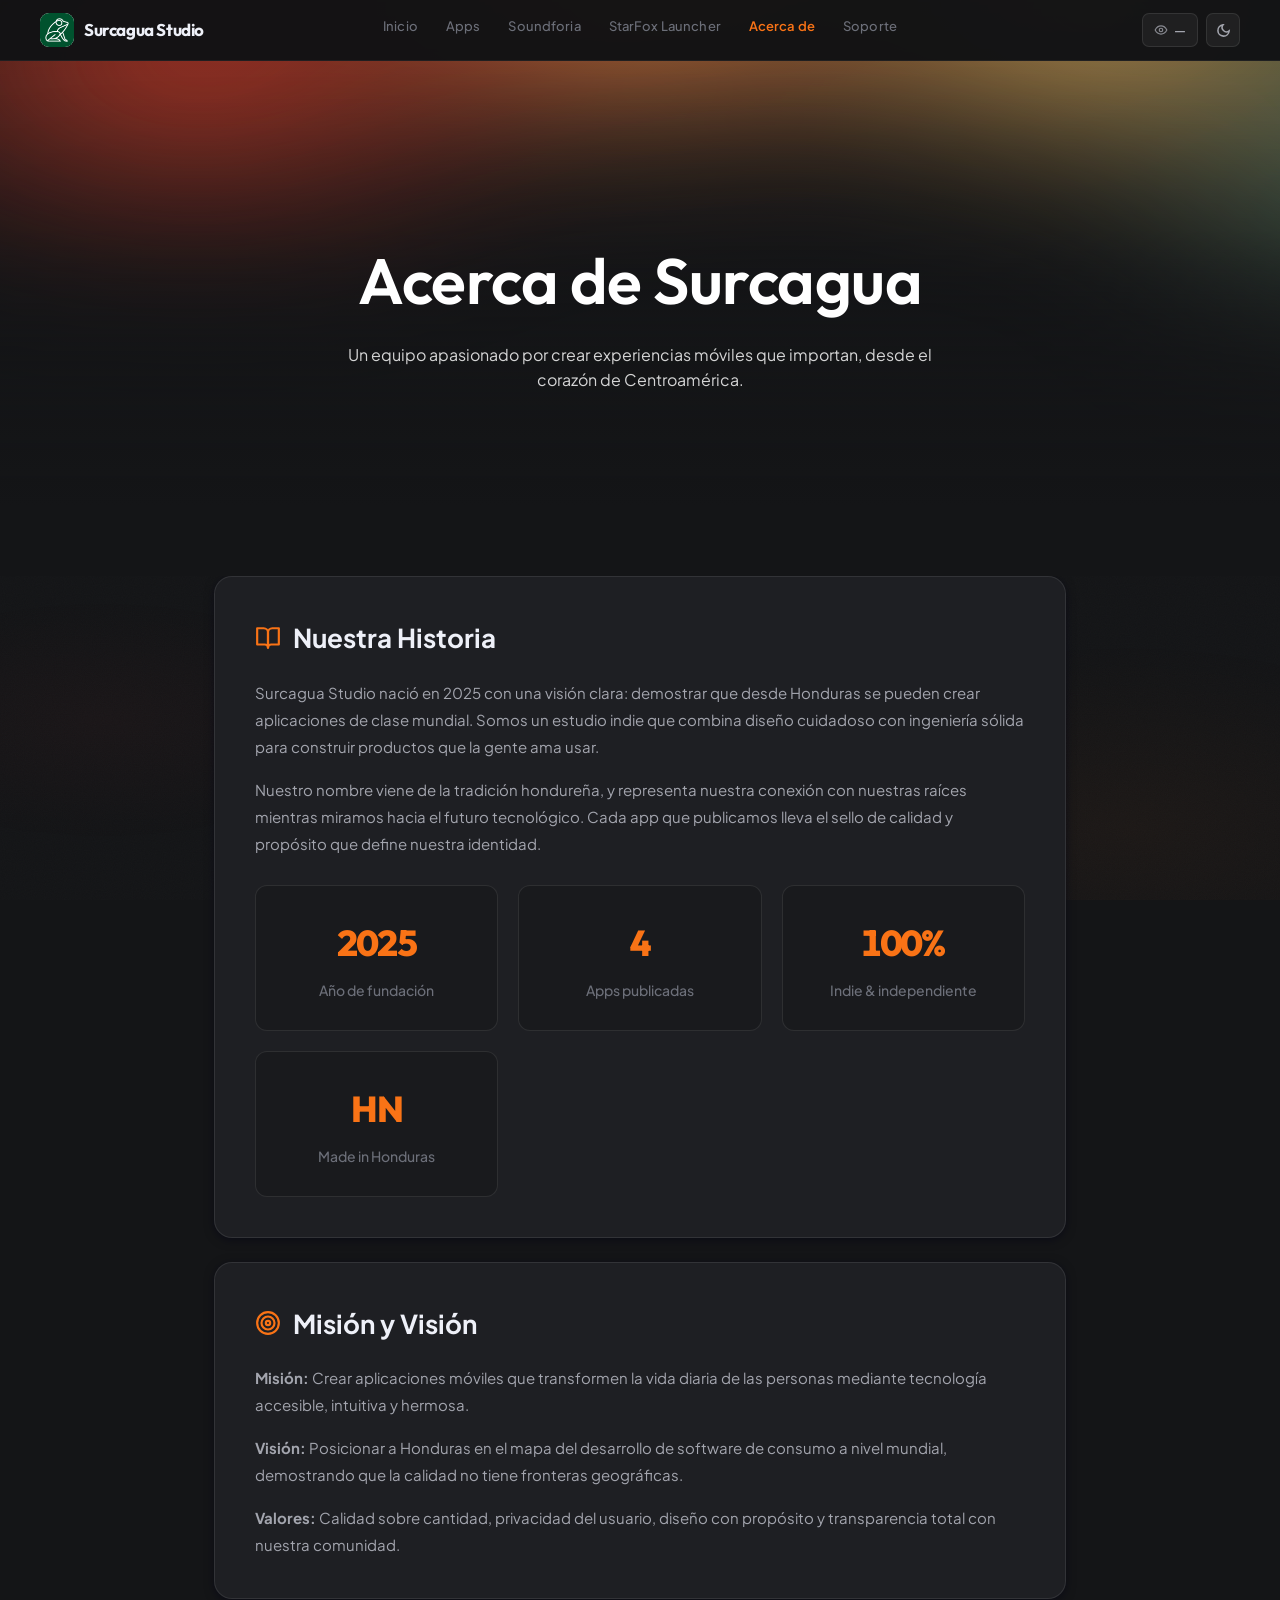
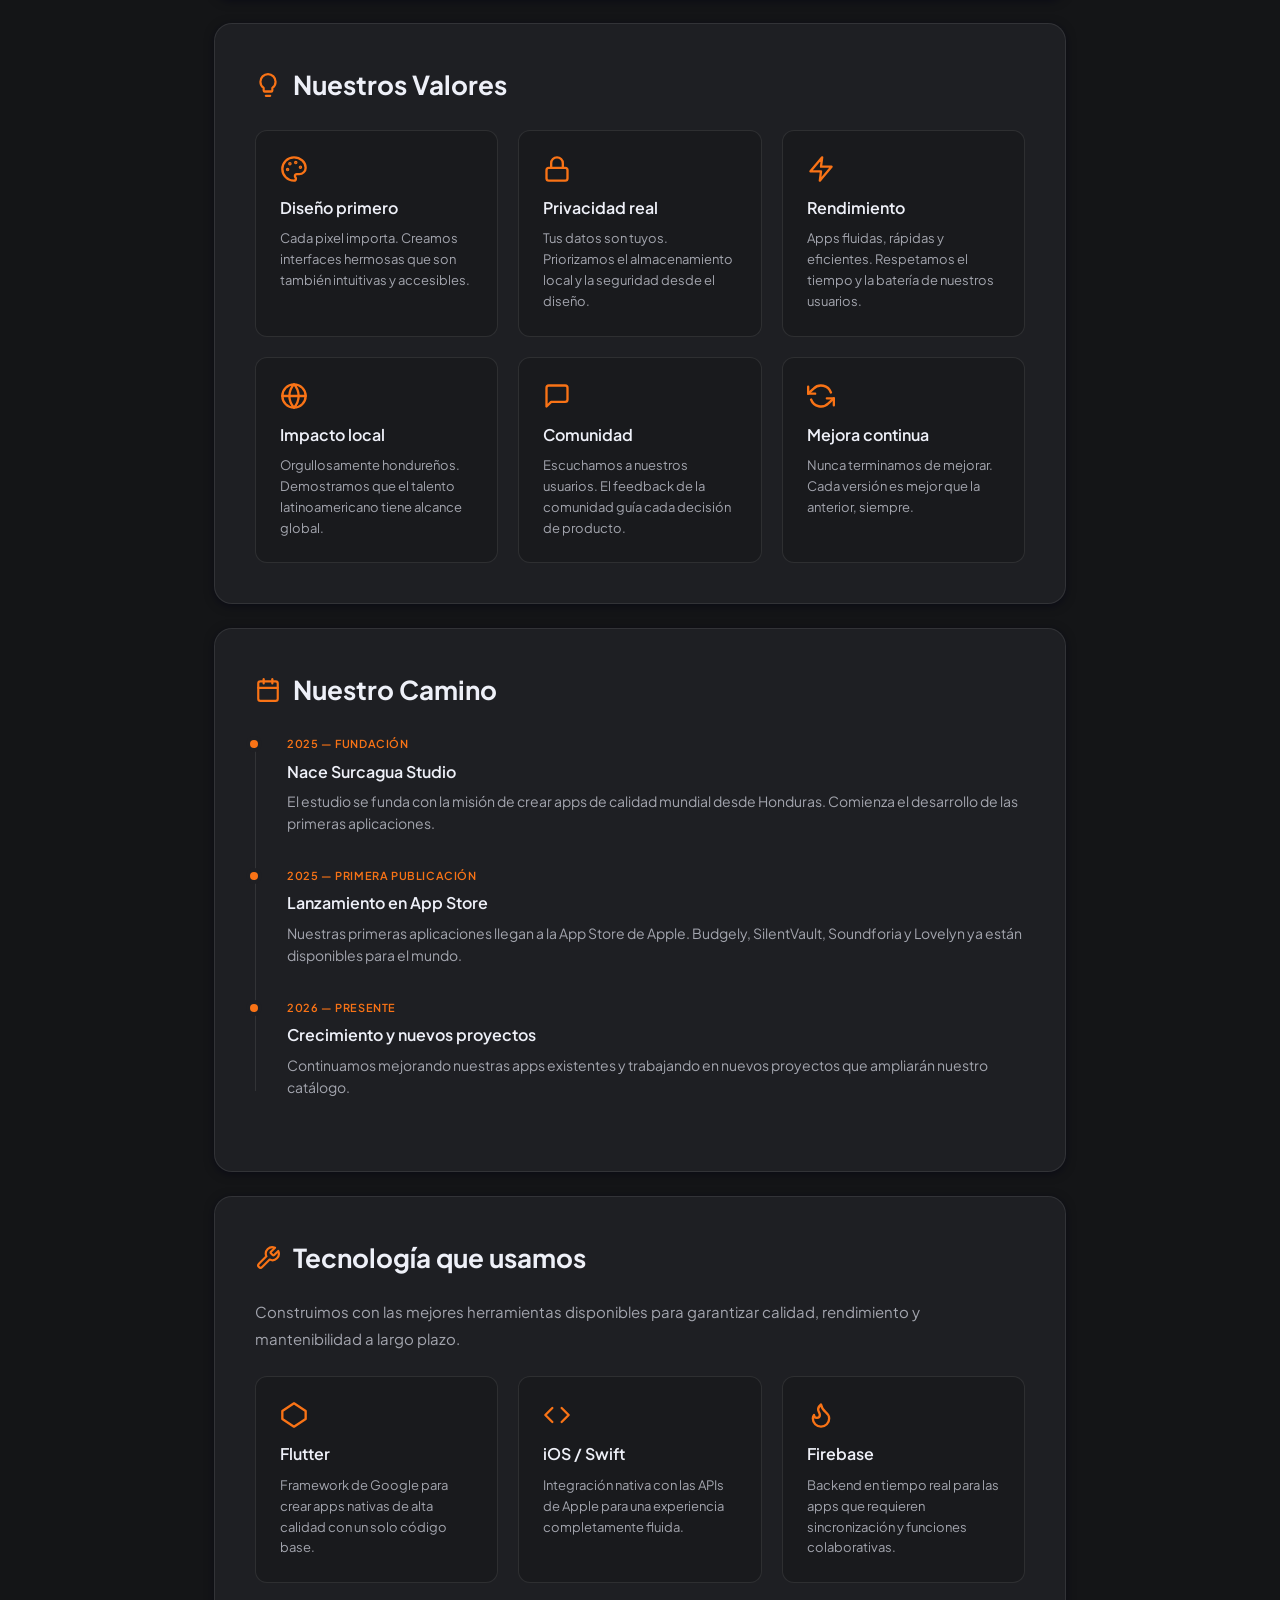
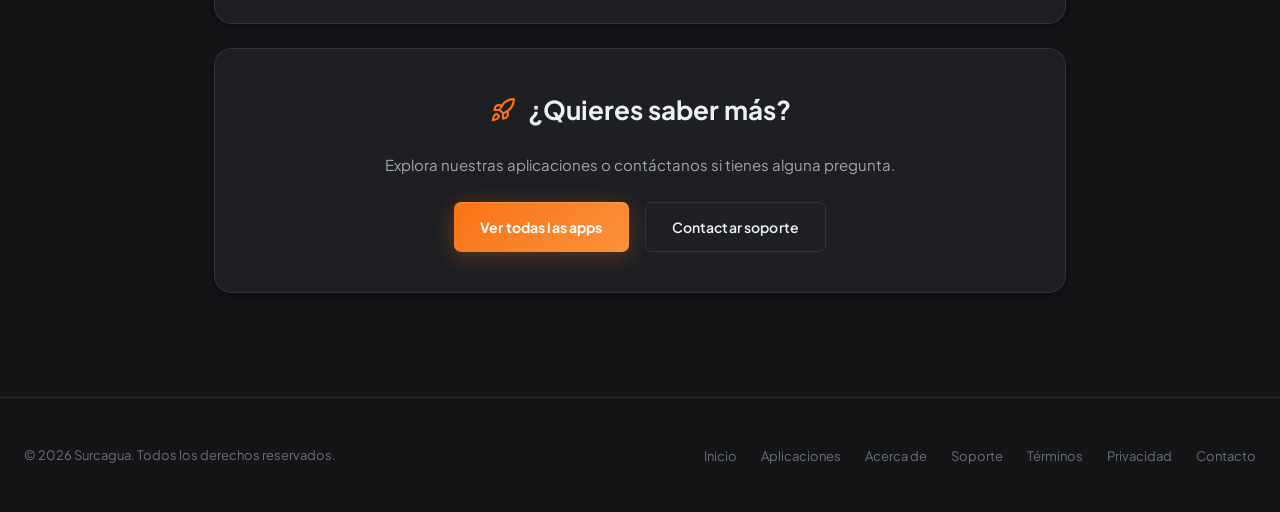
==== commit 5c15127f: "Agregar contador de visitas y animación "Próximamente" en descargas de StarFox - Contador de visitas" ====
--- a/acerca-de/index.html
+++ b/acerca-de/index.html
@@ -36,6 +36,10 @@
                 <a href="../soporte/index.html" class="nav-link">Soporte</a>
             </div>
             <div class="nav-actions">
+                <span class="visit-counter" id="visitCounter" title="Visitas">
+                    <svg width="14" height="14" viewBox="0 0 24 24" fill="none" stroke="currentColor" stroke-width="2" stroke-linecap="round" stroke-linejoin="round" aria-hidden="true"><path d="M2 12s3.6-7 10-7 10 7 10 7-3.6 7-10 7S2 12 2 12z"/><circle cx="12" cy="12" r="3"/></svg>
+                    <span id="visitCount">—</span>
+                </span>
                 <button class="mobile-menu-btn" id="menuBtn" onclick="toggleMenu()" aria-label="Menú">
                     <div class="hamburger"><span></span><span></span><span></span></div>
                 </button>
--- a/assets/css/main.css
+++ b/assets/css/main.css
@@ -1786,3 +1786,27 @@
     .sfx-next-crew { position: static; display: block; width: 100%; margin-top: 36px; }
     .sfx-cta { padding-top: 80px; }
 }
+
+/* StarFox — efecto "Próximamente" al pulsar descargar */
+.sfx-page .is-soon { border-color: var(--accent-primary); animation: soonPulse .5s ease; }
+.sfx-page .is-soon .win-label, .sfx-page .is-soon .mac-label {
+    color: var(--accent-primary); letter-spacing: .06em; font-variant-numeric: tabular-nums;
+    text-shadow: 0 0 14px rgba(155,211,90,.55);
+}
+.sfx-page .is-soon .win-dl-arrow, .sfx-page .is-soon .mac-dl-arrow { opacity: .25; }
+@keyframes soonPulse { 0% { transform: scale(1); } 30% { transform: scale(.975); } 100% { transform: scale(1); } }
+body.sfx-page.light-mode .btn-win-dl, body.sfx-page.light-mode .btn-mac-dl { background: #13321d; border-color: rgba(155,211,90,.25); }
+body.sfx-page.light-mode .is-soon .win-label, body.sfx-page.light-mode .is-soon .mac-label { color: #9bd35a; }
+body.sfx-page.light-mode .is-soon { border-color: #9bd35a; }
+
+/* Contador de visitas (navbar) */
+.visit-counter {
+    display: inline-flex; align-items: center; gap: 6px;
+    height: 34px; padding: 0 11px; border-radius: 7px;
+    background: rgba(255,255,255,0.05); border: 1px solid rgba(255,255,255,0.09);
+    color: var(--text-secondary); font-size: 12.5px; font-weight: 600;
+    font-variant-numeric: tabular-nums; white-space: nowrap;
+    animation: fadeInUp .5s cubic-bezier(.16,1,.3,1) both;
+}
+.visit-counter svg { flex-shrink: 0; opacity: .8; }
+body.light-mode .visit-counter { background: rgba(0,15,60,0.04); border-color: rgba(0,15,60,0.09); }
